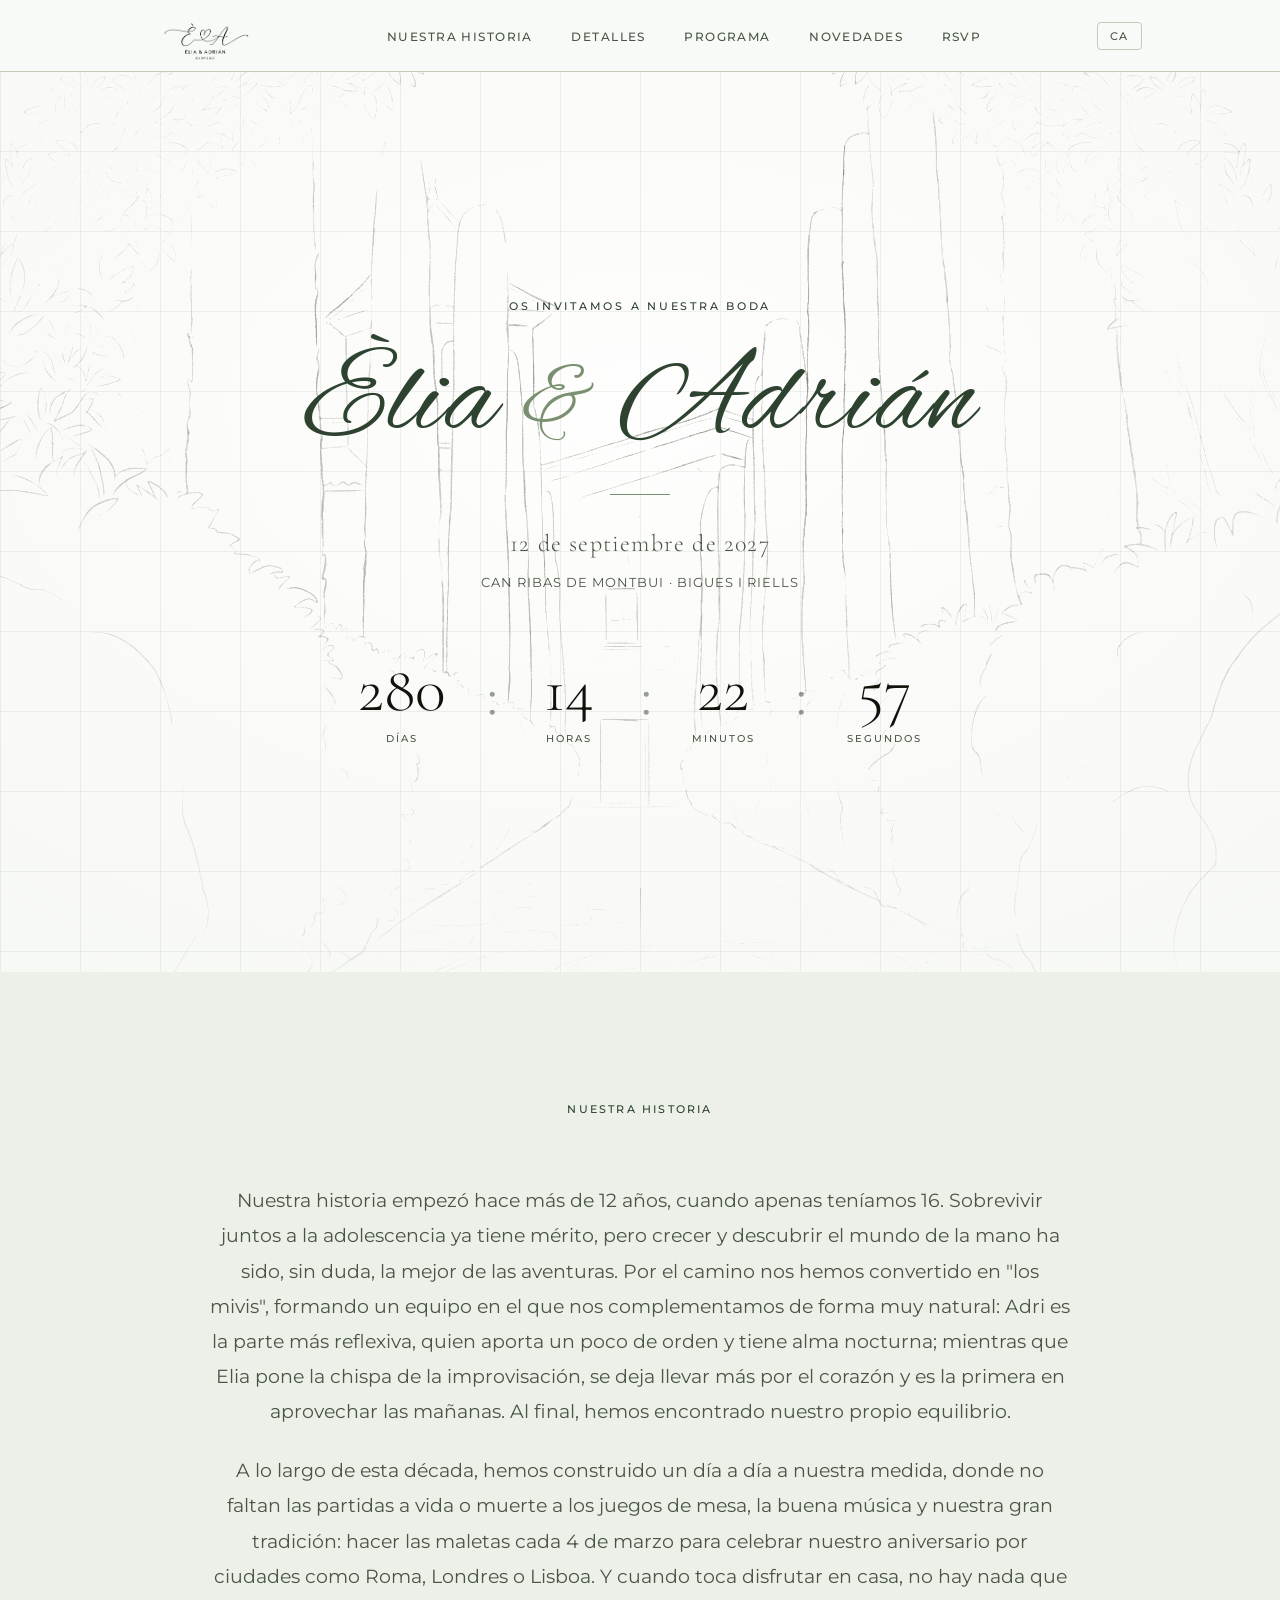
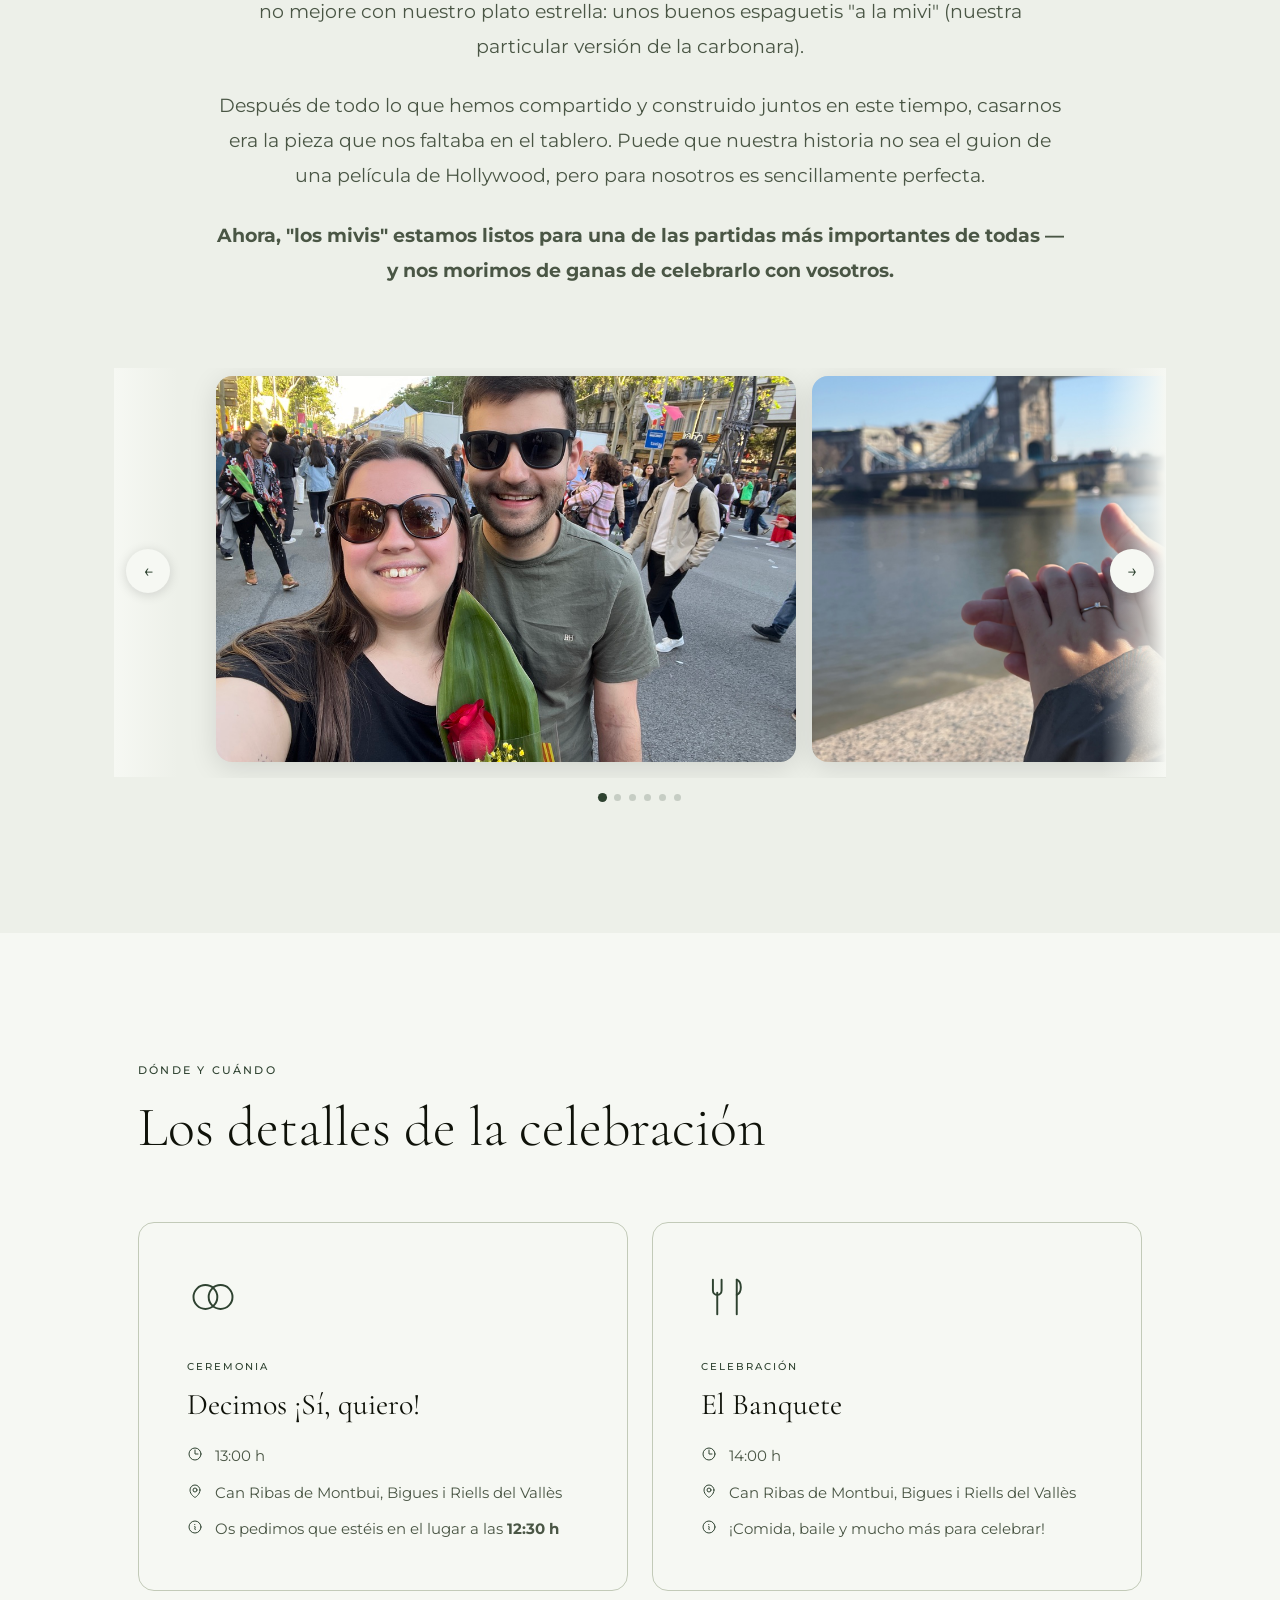
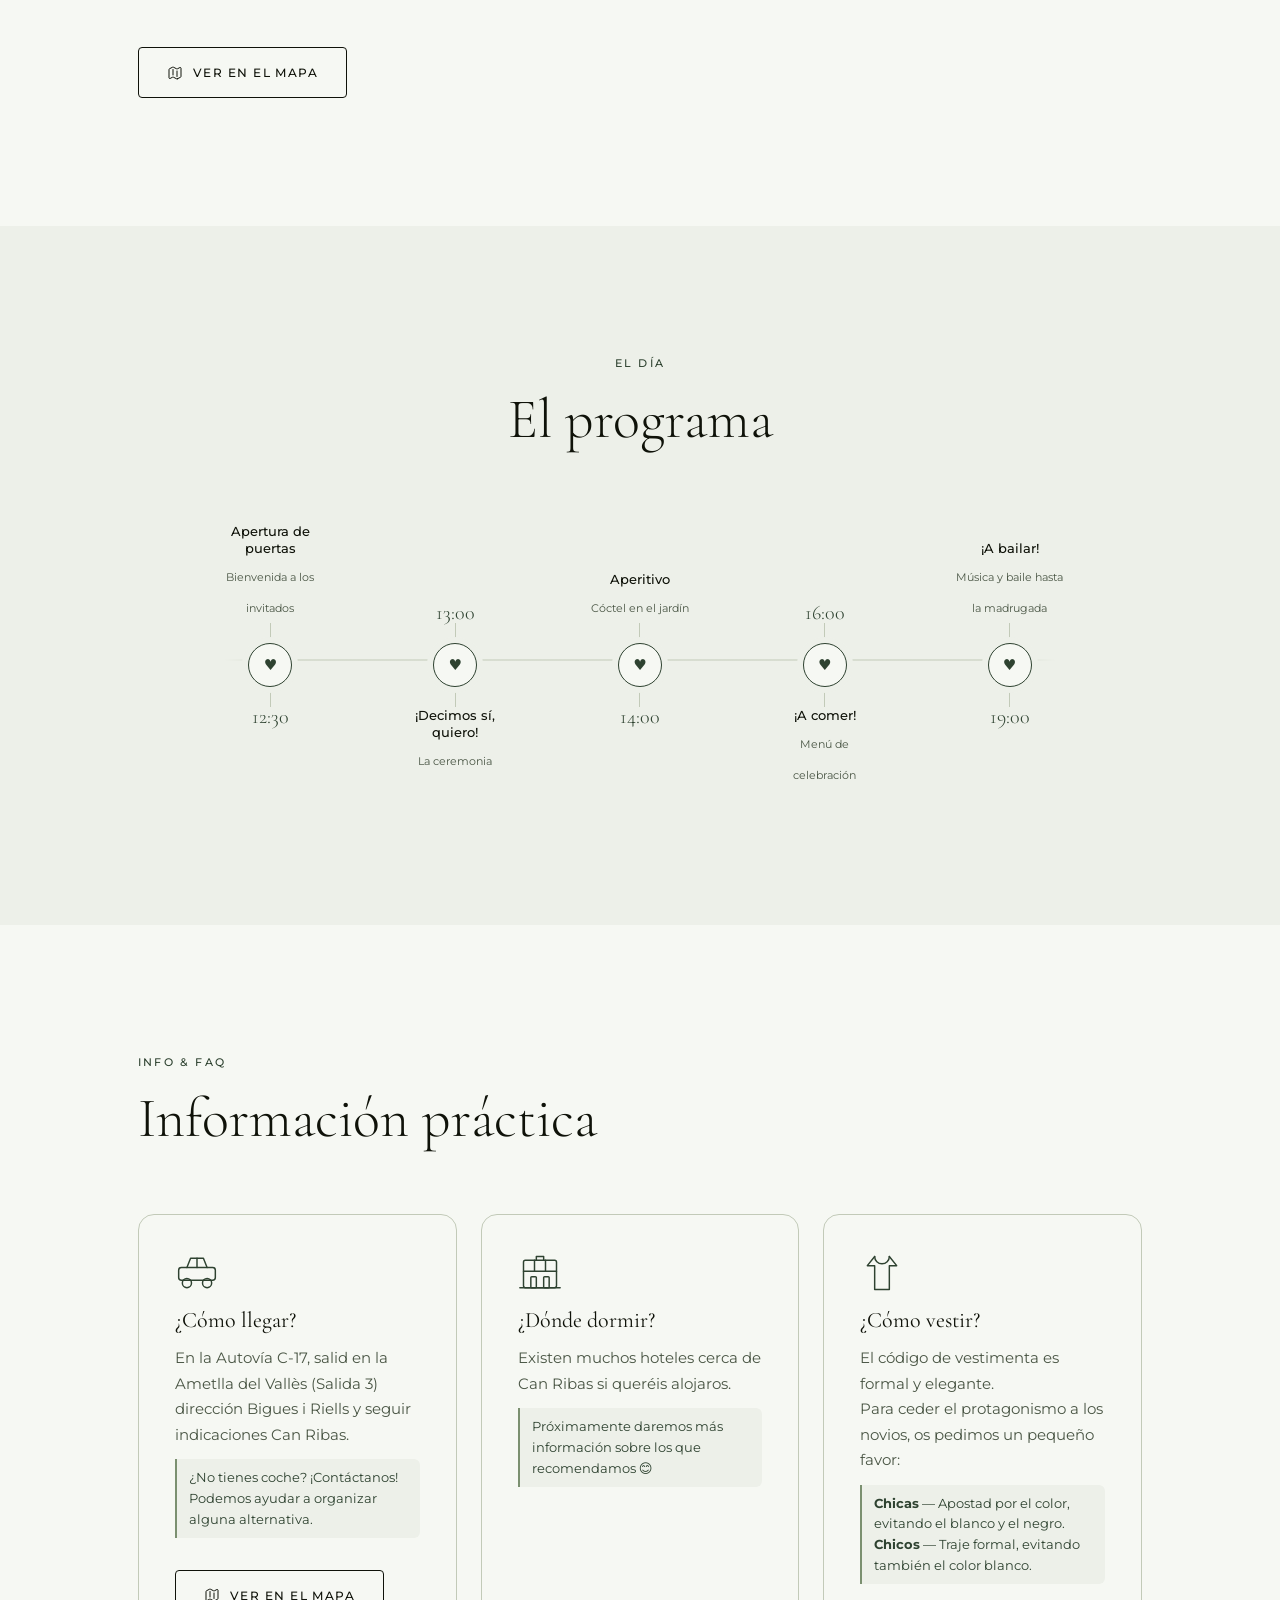
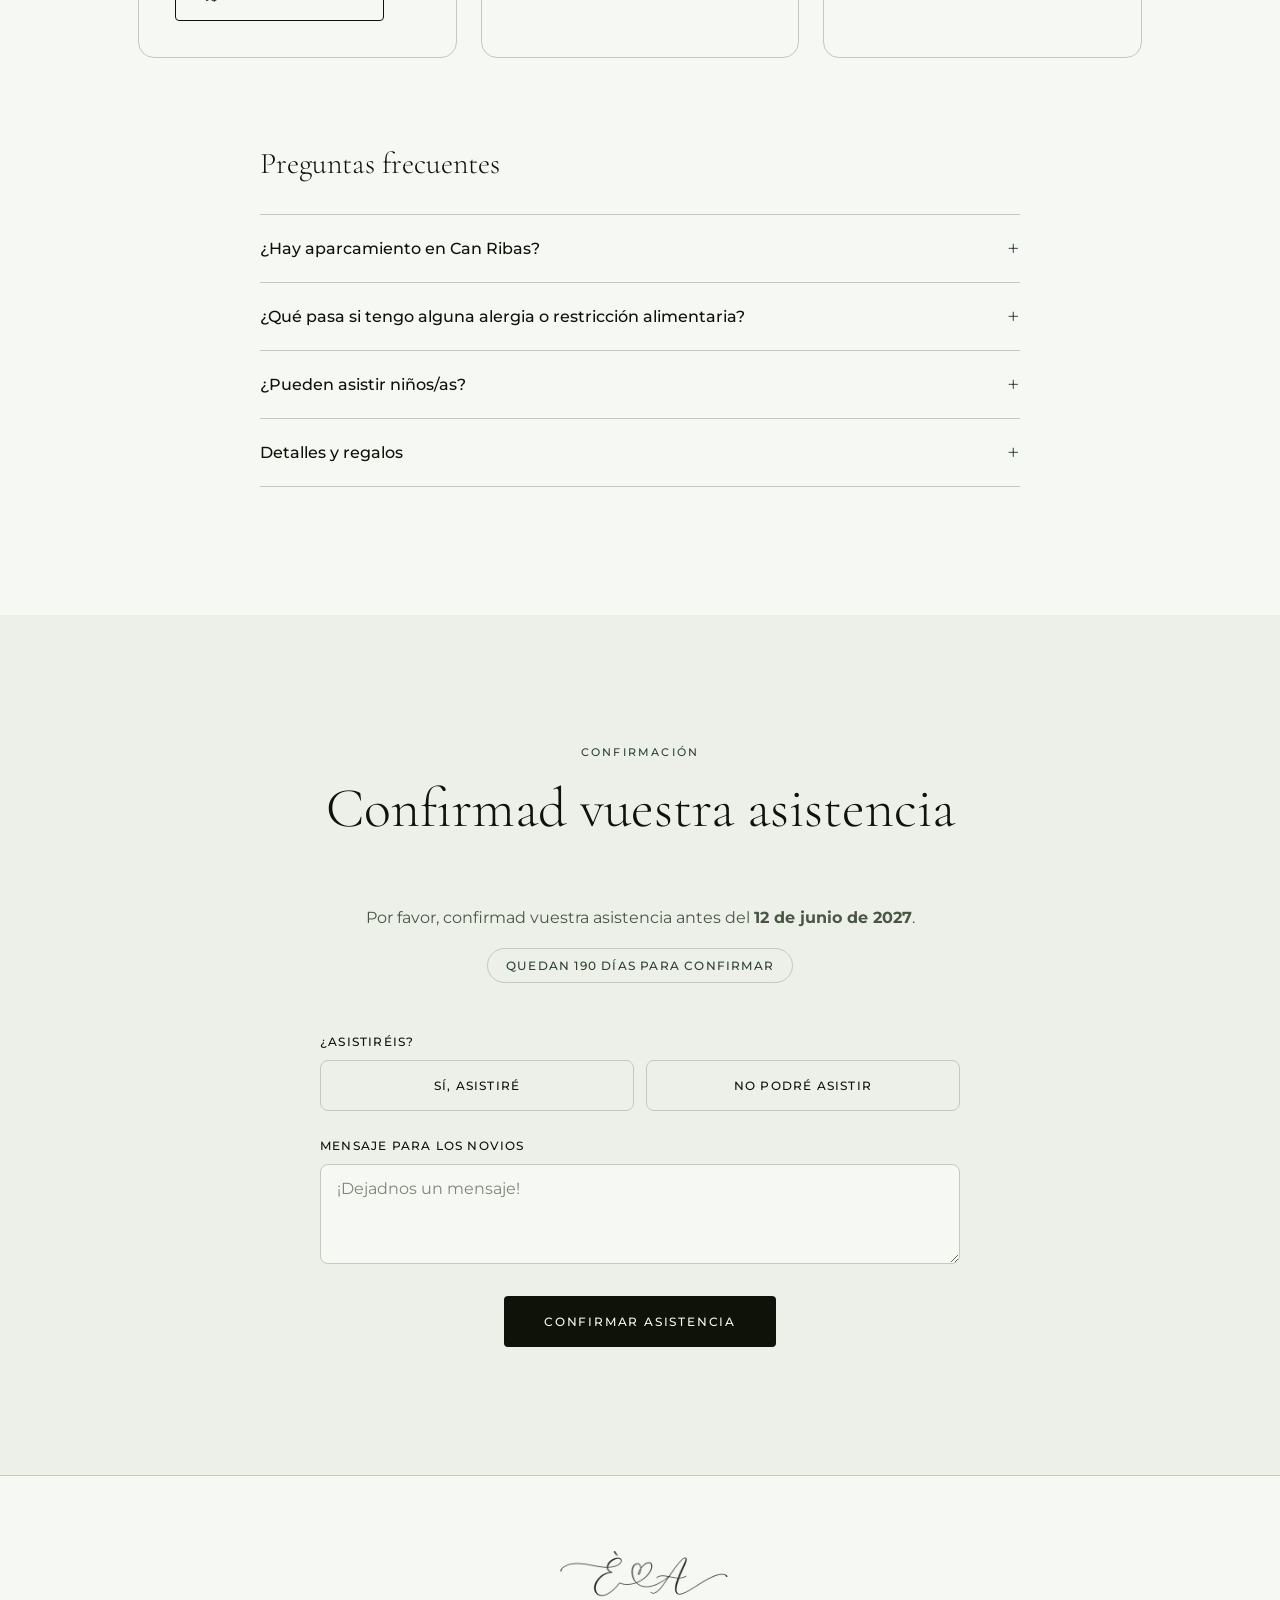
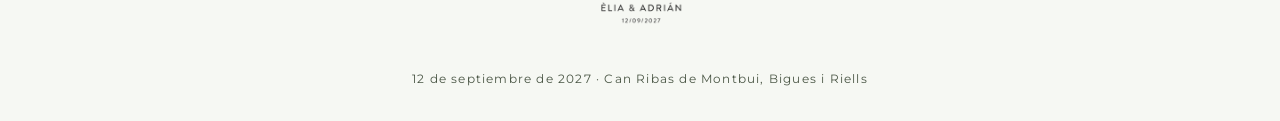
==== index.html @ c44a10e1 "fix: standardise Catalan fallback text, token cleanup, font & colour tweaks - index.html: info cards" ====
<!DOCTYPE html>
<html lang="ca">
<head>
  <meta charset="UTF-8" />
  <meta name="viewport" content="width=device-width, initial-scale=1.0" />
  <title>Èlia &amp; Adrián — 12.09.2027</title>
  <meta name="description" content="Us convidem al casament d'Èlia i Adrián el 12 de setembre de 2027 a Can Ribas de Montbui, Bigues i Riells." />

  <!-- Open Graph -->
  <meta property="og:title" content="Èlia & Adrián — 12.09.2027" />
  <meta property="og:description" content="Us convidem al nostre casament!" />
  <meta property="og:type" content="website" />

  <!-- Google Fonts -->
  <link rel="preconnect" href="https://fonts.googleapis.com" />
  <link rel="preconnect" href="https://fonts.gstatic.com" crossorigin />
  <link href="https://fonts.googleapis.com/css2?family=Cormorant+Garamond:ital,wght@0,300;0,400;0,600;1,300;1,400;1,600&family=DM+Sans:wght@300;400;500&family=Alex+Brush&display=swap" rel="stylesheet" />

  <!-- Styles — tokens first, then one file per section -->
  <link rel="stylesheet" href="css/tokens.css" />
  <link rel="stylesheet" href="css/base.css" />
  <link rel="stylesheet" href="css/nav.css" />
  <link rel="stylesheet" href="css/hero.css" />
  <link rel="stylesheet" href="css/story.css" />
  <link rel="stylesheet" href="css/details.css" />
  <link rel="stylesheet" href="css/rsvp.css" />
  <link rel="stylesheet" href="css/timeline.css" />
  <link rel="stylesheet" href="css/info.css" />
  <link rel="stylesheet" href="css/footer.css" />

  <!-- noscript fallback: show all fade-in elements -->
  <noscript>
    <style>
      .fade-in { opacity: 1 !important; transform: none !important; }
      .nav-links { display: flex !important; }
      .hamburger { display: none !important; }
    </style>
  </noscript>
</head>
<body>

  <!-- ── Navigation ──────────────────────────────── -->
  <header>
    <nav class="nav" role="navigation" aria-label="Navegació principal">
      <div class="container nav-inner">
        <a href="#hero" class="nav-logo">
          <img src="assets/images/logo.png" alt="Èlia &amp; Adrián" />
        </a>

        <ul class="nav-links" role="list">
          <li><a href="#nostra-historia" data-i18n="nav-story">La Nostra Història</a></li>
          <li><a href="#detalls" data-i18n="nav-details">Detalls</a></li>
          <li><a href="#programa" data-i18n="nav-timeline">Programa</a></li>
          <li><a href="#novetats" data-i18n="nav-news">Novetats</a></li>
          <li><a href="#rsvp" data-i18n="nav-rsvp">RSVP</a></li>
        </ul>

        <div class="nav-right">
          <button
            class="lang-toggle"
            id="lang-toggle"
            aria-label="Canvia l'idioma a Espanyol"
          >ES</button>

          <button
            class="hamburger"
            id="hamburger"
            aria-label="Obrir menú"
            aria-expanded="false"
            aria-controls="nav-overlay"
          >
            <span></span>
            <span></span>
            <span></span>
          </button>
        </div>
      </div>
    </nav>

    <!-- Mobile overlay nav -->
    <div id="nav-overlay" class="nav-overlay" role="dialog" aria-modal="true" aria-label="Menú de navegació">
      <a href="#nostra-historia" data-i18n="nav-story">La Nostra Història</a>
      <a href="#detalls" data-i18n="nav-details">Detalls</a>
      <a href="#programa" data-i18n="nav-timeline">Programa</a>
      <a href="#novetats" data-i18n="nav-news">Novetats</a>
      <a href="#rsvp" data-i18n="nav-rsvp">RSVP</a>
    </div>
  </header>

  <main>

    <!-- ── Hero ──────────────────────────────────── -->
    <section id="hero" aria-label="Portada">

      <!-- Background image (illustrated/drawn via CSS filters) -->
      <!-- Save your photo as: assets/images/hero.jpg -->
      <div class="hero-bg" aria-hidden="true">
        <img src="assets/images/hero.jpg" alt="" />
      </div>

      <!-- Hero content -->
      <div class="hero-content">
        <p class="hero-eyebrow" data-i18n="hero-eyebrow">Us convidem al nostre casament</p>

        <h1 class="hero-names">
          Èlia <span class="ampersand">&amp;</span> Adrián
        </h1>

        <div class="hero-divider" aria-hidden="true"></div>

        <p class="hero-date" data-i18n="hero-date">12 de setembre de 2027</p>
        <p class="hero-venue" data-i18n="hero-venue">Can Ribas de Montbui · Bigues i Riells</p>

        <!-- Countdown -->
        <div class="countdown" aria-label="Compte enrere">
          <div class="countdown-item">
            <span class="countdown-number" id="cd-days">--</span>
            <span class="countdown-label" data-i18n="countdown-days">Dies</span>
          </div>
          <span class="countdown-sep" aria-hidden="true">:</span>
          <div class="countdown-item">
            <span class="countdown-number" id="cd-hours">--</span>
            <span class="countdown-label" data-i18n="countdown-hours">Hores</span>
          </div>
          <span class="countdown-sep" aria-hidden="true">:</span>
          <div class="countdown-item">
            <span class="countdown-number" id="cd-minutes">--</span>
            <span class="countdown-label" data-i18n="countdown-minutes">Minuts</span>
          </div>
          <span class="countdown-sep" aria-hidden="true">:</span>
          <div class="countdown-item">
            <span class="countdown-number" id="cd-seconds">--</span>
            <span class="countdown-label" data-i18n="countdown-seconds">Segons</span>
          </div>
        </div>
      </div>

      <!-- Scroll cue -->
      <div class="scroll-cue" aria-hidden="true">
        <div class="scroll-cue-line"></div>
      </div>
    </section>

    <!-- ── Our Story ──────────────────────────────── -->
    <section id="nostra-historia" aria-labelledby="story-heading">
      <div class="container">
        <div class="section-header fade-in" style="text-align:center">
          <span class="section-label" data-i18n="story-label">La nostra història</span>
        </div>

        <div class="story-content fade-in">
          <p data-i18n="story-p1">Aquí podeu escriure la vostra història: on us vàreu conèixer, quin va ser el primer moment especial, com va créixer l'amor entre vosaltres.</p>
          <p data-i18n="story-p2">Cada parella té una història única i especial. Compartiu els moments que us han portat fins aquí, i que faran que els vostres convidats se sentin part de la vostra aventura.</p>
          <p data-i18n="story-p3">Gràcies per ser part del nostre dia més especial.</p>
          <p data-i18n-html="story-p4"><strong>Ara, "els mivis" estem llestos per a una de les partides més importants de totes — i ens morim de ganes de celebrar-ho amb vosaltres.</strong></p>
        </div>

        <div class="story-filmstrip-wrap fade-in">
          <button class="filmstrip-arrow filmstrip-arrow--prev" aria-label="Foto anterior">&#8592;</button>
          <button class="filmstrip-arrow filmstrip-arrow--next" aria-label="Foto següent">&#8594;</button>
          <div class="story-filmstrip"><!-- built by JS from STORY_PHOTOS in content.js --></div>
          <div class="story-filmstrip-dots" aria-hidden="true"><!-- built by JS --></div>
        </div>
      </div>
    </section>

    <!-- ── Event Details ──────────────────────────── -->
    <section id="detalls" aria-labelledby="details-heading">
      <div class="container">
        <div class="section-header fade-in">
          <span class="section-label" data-i18n="details-label">On i quan</span>
          <h2 class="section-title" id="details-heading" data-i18n="details-title">Els detalls de la celebració</h2>
        </div>

        <div class="event-cards">
          <!-- Ceremony card -->
          <div class="event-card fade-in">
            <!-- Wedding rings -->
            <svg class="event-card-icon" viewBox="0 0 48 48" fill="none" stroke="currentColor" stroke-width="1.8" stroke-linecap="round" stroke-linejoin="round" aria-hidden="true">
              <circle cx="17" cy="24" r="11"/>
              <circle cx="31" cy="24" r="11"/>
            </svg>
            <span class="event-card-label" data-i18n="ceremony-label">Cerimònia</span>
            <h3 class="event-card-title" data-i18n="ceremony-title">L'Enllaç</h3>
            <div class="event-card-info">
              <div class="event-card-info-row">
                <svg viewBox="0 0 24 24" fill="none" stroke="currentColor" stroke-width="1.5" aria-hidden="true">
                  <path stroke-linecap="round" stroke-linejoin="round" d="M12 6v6h4.5m4.5 0a9 9 0 1 1-18 0 9 9 0 0 1 18 0Z" />
                </svg>
                <span data-i18n="ceremony-time">13:00 h</span>
              </div>
              <div class="event-card-info-row">
                <svg viewBox="0 0 24 24" fill="none" stroke="currentColor" stroke-width="1.5" aria-hidden="true">
                  <path stroke-linecap="round" stroke-linejoin="round" d="M15 10.5a3 3 0 1 1-6 0 3 3 0 0 1 6 0Z" />
                  <path stroke-linecap="round" stroke-linejoin="round" d="M19.5 10.5c0 7.142-7.5 11.25-7.5 11.25S4.5 17.642 4.5 10.5a7.5 7.5 0 1 1 15 0Z" />
                </svg>
                <span data-i18n="ceremony-address">Can Ribas de Montbui, Bigues i Riells del Vallès</span>
              </div>
              <div class="event-card-info-row">
                <svg viewBox="0 0 24 24" fill="none" stroke="currentColor" stroke-width="1.5" aria-hidden="true">
                  <path stroke-linecap="round" stroke-linejoin="round" d="m11.25 11.25.041-.02a.75.75 0 0 1 1.063.852l-.708 2.836a.75.75 0 0 0 1.063.853l.041-.021M21 12a9 9 0 1 1-18 0 9 9 0 0 1 18 0Zm-9-3.75h.008v.008H12V8.25Z" />
                </svg>
                <span data-i18n-html="ceremony-note">Us preguem que estigueu al lloc a les 12:30 h</span>
              </div>
            </div>
          </div>

          <!-- Reception card -->
          <div class="event-card fade-in">
            <!-- Fork & knife -->
            <svg class="event-card-icon" viewBox="0 0 48 48" fill="none" stroke="currentColor" stroke-width="1.8" stroke-linecap="round" stroke-linejoin="round" aria-hidden="true">
              <!-- Fork -->
              <line x1="15" y1="20" x2="15" y2="40"/>
              <path d="M11 8v10a4 4 0 0 0 8 0V8"/>
              <!-- Knife -->
              <line x1="33" y1="8" x2="33" y2="40"/>
              <path d="M33 8c5 2 5 12 0 14"/>
            </svg>
            <span class="event-card-label" data-i18n="reception-label">Celebració</span>
            <h3 class="event-card-title" data-i18n="reception-title">El Banquet</h3>
            <div class="event-card-info">
              <div class="event-card-info-row">
                <svg viewBox="0 0 24 24" fill="none" stroke="currentColor" stroke-width="1.5" aria-hidden="true">
                  <path stroke-linecap="round" stroke-linejoin="round" d="M12 6v6h4.5m4.5 0a9 9 0 1 1-18 0 9 9 0 0 1 18 0Z" />
                </svg>
                <span data-i18n="reception-time">14:00 h</span>
              </div>
              <div class="event-card-info-row">
                <svg viewBox="0 0 24 24" fill="none" stroke="currentColor" stroke-width="1.5" aria-hidden="true">
                  <path stroke-linecap="round" stroke-linejoin="round" d="M15 10.5a3 3 0 1 1-6 0 3 3 0 0 1 6 0Z" />
                  <path stroke-linecap="round" stroke-linejoin="round" d="M19.5 10.5c0 7.142-7.5 11.25-7.5 11.25S4.5 17.642 4.5 10.5a7.5 7.5 0 1 1 15 0Z" />
                </svg>
                <span data-i18n="reception-address">Can Ribas de Montbui, Bigues i Riells del Vallès</span>
              </div>
              <div class="event-card-info-row">
                <svg viewBox="0 0 24 24" fill="none" stroke="currentColor" stroke-width="1.5" aria-hidden="true">
                  <path stroke-linecap="round" stroke-linejoin="round" d="m11.25 11.25.041-.02a.75.75 0 0 1 1.063.852l-.708 2.836a.75.75 0 0 0 1.063.853l.041-.021M21 12a9 9 0 1 1-18 0 9 9 0 0 1 18 0Zm-9-3.75h.008v.008H12V8.25Z" />
                </svg>
                <span data-i18n="reception-note">Dinar, ball i molt més per celebrar!</span>
              </div>
            </div>
          </div>
        </div>

        <!-- Map button -->
        <div class="fade-in">
          <a
            href="https://maps.google.com/?q=Can+Ribas+de+Montbui,+Bigues+i+Riells+del+Vallès"
            target="_blank"
            rel="noopener noreferrer"
            class="map-btn"
          >
            <svg viewBox="0 0 24 24" fill="none" stroke="currentColor" stroke-width="1.5" aria-hidden="true">
              <path stroke-linecap="round" stroke-linejoin="round" d="M9 6.75V15m6-6v8.25m.503 3.498 4.875-2.437c.381-.19.622-.58.622-1.006V4.82c0-.836-.88-1.38-1.628-1.006l-3.869 1.934c-.317.159-.69.159-1.006 0L9.503 3.252a1.125 1.125 0 0 0-1.006 0L3.622 5.689C3.24 5.88 3 6.27 3 6.695V19.18c0 .836.88 1.38 1.628 1.006l3.869-1.934c.317-.159.69-.159 1.006 0l4.994 2.497c.317.158.69.158 1.006 0Z" />
            </svg>
            <span data-i18n="map-btn">Veure al mapa</span>
          </a>
        </div>
      </div>
    </section>

    <!-- ── Timeline ───────────────────────────────── -->
    <section id="programa" aria-labelledby="timeline-heading">
      <div class="container">
        <div class="section-header fade-in" style="text-align:center">
          <span class="section-label" data-i18n="timeline-label">El dia</span>
          <h2 class="section-title" id="timeline-heading" data-i18n="timeline-title">El programa</h2>
        </div>

        <div class="timeline-h-wrap fade-in">
          <ul class="timeline-h" role="list">

            <!-- 12:30 -->
            <li class="timeline-h-item">
              <div class="timeline-h-top">
                <div class="timeline-h-label">
                  <strong data-i18n="tl-0-title">Obertura de portes</strong>
                  <span data-i18n="tl-0-desc">Rebuda i benvinguda als convidats</span>
                </div>
                <div class="timeline-h-stem" aria-hidden="true"></div>
              </div>
              <div class="timeline-h-dot" aria-hidden="true">♥</div>
              <div class="timeline-h-bottom">
                <div class="timeline-h-stem" aria-hidden="true"></div>
                <div class="timeline-h-time">12:30</div>
              </div>
              <div class="timeline-h-mobile" aria-hidden="true">
                <span class="timeline-h-time">12:30</span>
                <strong data-i18n="tl-0-title">Obertura de portes</strong>
                <span data-i18n="tl-0-desc">Rebuda i benvinguda als convidats</span>
              </div>
            </li>

            <!-- 13:00 -->
            <li class="timeline-h-item">
              <div class="timeline-h-top">
                <div class="timeline-h-time">13:00</div>
                <div class="timeline-h-stem" aria-hidden="true"></div>
              </div>
              <div class="timeline-h-dot" aria-hidden="true">♥</div>
              <div class="timeline-h-bottom">
                <div class="timeline-h-stem" aria-hidden="true"></div>
                <div class="timeline-h-label">
                  <strong data-i18n="tl-1-title">Diem sí, vull!</strong>
                  <span data-i18n="tl-1-desc">La cerimònia</span>
                </div>
              </div>
              <div class="timeline-h-mobile" aria-hidden="true">
                <span class="timeline-h-time">13:00</span>
                <strong data-i18n="tl-1-title">Diem sí, vull!</strong>
                <span data-i18n="tl-1-desc">La cerimònia</span>
              </div>
            </li>

            <!-- 14:00 -->
            <li class="timeline-h-item">
              <div class="timeline-h-top">
                <div class="timeline-h-label">
                  <strong data-i18n="tl-2-title">Aperitiu</strong>
                  <span data-i18n="tl-2-desc">Còctel al jardí</span>
                </div>
                <div class="timeline-h-stem" aria-hidden="true"></div>
              </div>
              <div class="timeline-h-dot" aria-hidden="true">♥</div>
              <div class="timeline-h-bottom">
                <div class="timeline-h-stem" aria-hidden="true"></div>
                <div class="timeline-h-time">14:00</div>
              </div>
              <div class="timeline-h-mobile" aria-hidden="true">
                <span class="timeline-h-time">14:00</span>
                <strong data-i18n="tl-2-title">Aperitiu</strong>
                <span data-i18n="tl-2-desc">Còctel al jardí</span>
              </div>
            </li>

            <!-- 16:00 -->
            <li class="timeline-h-item">
              <div class="timeline-h-top">
                <div class="timeline-h-time">16:00</div>
                <div class="timeline-h-stem" aria-hidden="true"></div>
              </div>
              <div class="timeline-h-dot" aria-hidden="true">♥</div>
              <div class="timeline-h-bottom">
                <div class="timeline-h-stem" aria-hidden="true"></div>
                <div class="timeline-h-label">
                  <strong data-i18n="tl-3-title">A dinar!</strong>
                  <span data-i18n="tl-3-desc">Menú de celebració</span>
                </div>
              </div>
              <div class="timeline-h-mobile" aria-hidden="true">
                <span class="timeline-h-time">16:00</span>
                <strong data-i18n="tl-3-title">A dinar!</strong>
                <span data-i18n="tl-3-desc">Menú de celebració</span>
              </div>
            </li>

            <!-- 19:00 -->
            <li class="timeline-h-item">
              <div class="timeline-h-top">
                <div class="timeline-h-label">
                  <strong data-i18n="tl-4-title">A ballar!</strong>
                  <span data-i18n="tl-4-desc">Música i ball fins a la matinada</span>
                </div>
                <div class="timeline-h-stem" aria-hidden="true"></div>
              </div>
              <div class="timeline-h-dot" aria-hidden="true">♥</div>
              <div class="timeline-h-bottom">
                <div class="timeline-h-stem" aria-hidden="true"></div>
                <div class="timeline-h-time">19:00</div>
              </div>
              <div class="timeline-h-mobile" aria-hidden="true">
                <span class="timeline-h-time">19:00</span>
                <strong data-i18n="tl-4-title">A ballar!</strong>
                <span data-i18n="tl-4-desc">Música i ball fins a la matinada</span>
              </div>
            </li>

          </ul>
        </div>
      </div>
    </section>

    <!-- ── Guest Info ────────────────────────────── -->
    <section id="novetats" aria-labelledby="news-heading">
      <div class="container">
        <div class="section-header fade-in">
          <span class="section-label" data-i18n="news-label">Info & FAQ</span>
          <h2 class="section-title" id="news-heading" data-i18n="news-title">Informació pràctica</h2>
        </div>

        <div class="info-cards">

          <!-- Transport card -->
          <div class="info-card fade-in">
            <div class="info-card-icon" aria-hidden="true">
              <svg viewBox="0 0 48 48" fill="none" stroke="currentColor" stroke-width="1.6" stroke-linecap="round" stroke-linejoin="round">
                <!-- Car body -->
                <rect x="4" y="18" width="40" height="14" rx="3"/>
                <!-- Roof/cabin -->
                <path d="M13 18l4-10h14l4 10"/>
                <!-- Wheels -->
                <circle cx="13" cy="35" r="5"/>
                <circle cx="35" cy="35" r="5"/>
                <!-- Window divider -->
                <line x1="24" y1="8" x2="24" y2="18"/>
              </svg>
            </div>
            <h3 class="info-card-title" data-i18n="news-1-title">Com arribar?</h3>
            <p class="info-card-body" data-i18n="news-1-body">Per l'Autopista C-17, sortiu a l'Ametlla del Vallès (Sortida 3) direcció Bigues i Riells i seguiu els indicadors de Can Ribas.</p>
            <p class="info-card-note" data-i18n="news-1-note">No teniu cotxe? Contacteu-nos! Podem ajudar a organitzar alguna alternativa.</p>
            <div class="info-card-meta">
              <a
                href="https://maps.google.com/?q=Can+Ribas+de+Montbui,+Bigues+i+Riells+del+Vallès"
                target="_blank"
                rel="noopener noreferrer"
                class="map-btn"
              >
                <svg viewBox="0 0 24 24" fill="none" stroke="currentColor" stroke-width="1.5" aria-hidden="true">
                  <path stroke-linecap="round" stroke-linejoin="round" d="M9 6.75V15m6-6v8.25m.503 3.498 4.875-2.437c.381-.19.622-.58.622-1.006V4.82c0-.836-.88-1.38-1.628-1.006l-3.869 1.934c-.317.159-.69.159-1.006 0L9.503 3.252a1.125 1.125 0 0 0-1.006 0L3.622 5.689C3.24 5.88 3 6.27 3 6.695V19.18c0 .836.88 1.38 1.628 1.006l3.869-1.934c.317-.159.69-.159 1.006 0l4.994 2.497c.317.158.69.158 1.006 0Z" />
                </svg>
                <span data-i18n="map-btn">Veure al mapa</span>
              </a>
            </div>
          </div>

          <!-- Accommodation card -->
          <div class="info-card fade-in">
            <div class="info-card-icon" aria-hidden="true">
              <svg viewBox="0 0 48 48" fill="none" stroke="currentColor" stroke-width="1.6" stroke-linecap="round" stroke-linejoin="round">
                <rect x="6" y="10" width="36" height="30" rx="2"/>
                <path d="M6 22h36"/>
                <path d="M18 10v12"/>
                <path d="M30 10v12"/>
                <rect x="14" y="28" width="6" height="12" rx="1"/>
                <rect x="28" y="28" width="6" height="12" rx="1"/>
                <path d="M2 40h44"/>
                <path d="M20 10V6h8v4"/>
              </svg>
            </div>
            <h3 class="info-card-title" data-i18n="news-2-title">On dormir?</h3>
            <p class="info-card-body" data-i18n="news-2-body">Hi ha molts hotels a prop de Can Ribas si voleu allotjar-vos.</p>
            <p class="info-card-note" data-i18n="news-2-note">Aviat donarem més informació sobre els que recomanem 😊</p>
          </div>

          <!-- Dress code card -->
          <div class="info-card fade-in">
            <div class="info-card-icon" aria-hidden="true">
              <svg viewBox="0 0 48 48" fill="none" stroke="currentColor" stroke-width="1.6" stroke-linecap="round" stroke-linejoin="round">
                <path d="M16 6l-8 10h8v26h16V16h8L32 6"/>
                <path d="M16 6c0 4.4 3.6 8 8 8s8-3.6 8-8"/>
              </svg>
            </div>
            <h3 class="info-card-title" data-i18n="news-3-title">Com vestir?</h3>
            <p class="info-card-body" data-i18n-html="news-3-body">El codi de vestimenta és formal i elegant.<br>Per cedir el protagonisme als nuvis, us demanem un petit favor:</p>
            <p class="info-card-note" data-i18n-html="news-3-note"><strong>Noies</strong> — Aposteu pel color, evitant el blanc i el negre.<br><strong>Nois</strong> — Vestit formal, evitant també el color blanc.</p>
          </div>

        </div>

        <!-- ── FAQ Accordion ──────────────────────── -->
        <div class="faq-wrap fade-in">
          <h3 class="faq-heading" data-i18n="faq-heading">Preguntes freqüents</h3>
          <dl class="faq">

            <div class="faq-item">
              <dt>
                <button class="faq-btn" aria-expanded="false" data-i18n="faq-1-q">Hi ha aparcament al lloc?</button>
              </dt>
              <dd class="faq-answer">
                <div class="faq-answer-inner">
                  <p data-i18n="faq-1-a">Sí, Can Ribas de Montbui disposa d'aparcament gratuït per als convidats. Us recomanem arribar uns minuts abans per aparcar còmodament.</p>
                </div>
              </dd>
            </div>

            <div class="faq-item">
              <dt>
                <button class="faq-btn" aria-expanded="false" data-i18n="faq-4-q">Hi ha restriccions alimentàries?</button>
              </dt>
              <dd class="faq-answer">
                <div class="faq-answer-inner">
                  <p data-i18n="faq-4-a">Indiqueu qualsevol al·lèrgia o restricció alimentària al formulari RSVP i el cuiner en tindrà cura.</p>
                </div>
              </dd>
            </div>

            <div class="faq-item">
              <dt>
                <button class="faq-btn" aria-expanded="false" data-i18n="faq-2-q">Els nens hi poden assistir?</button>
              </dt>
              <dd class="faq-answer">
                <div class="faq-answer-inner">
                  <p data-i18n="faq-2-a">Sí, els nens són benvinguts. Si veniu amb infants, indiqueu-ho al formulari RSVP per poder organitzar-nos millor.</p>
                </div>
              </dd>
            </div>

            <div class="faq-item">
              <dt>
                <button class="faq-btn" aria-expanded="false" data-i18n="faq-3-q">Quina és la llista de noces?</button>
              </dt>
              <dd class="faq-answer">
                <div class="faq-answer-inner">
                  <p data-i18n-html="faq-3-a"></p>
                </div>
              </dd>
            </div>

          </dl>
        </div>

      </div>
    </section>

    <!-- ── RSVP ───────────────────────────────────── -->
    <section id="rsvp" aria-labelledby="rsvp-heading">
      <div class="container">
        <div class="rsvp-inner">
          <div class="section-header fade-in">
            <span class="section-label" data-i18n="rsvp-label">Confirmació</span>
            <h2 class="section-title" id="rsvp-heading" data-i18n="rsvp-title">Confirmeu la vostra assistència</h2>
          </div>

          <p class="rsvp-intro fade-in" data-i18n-html="rsvp-intro">
            Si us plau, confirmeu la vostra assistència abans del <strong>12 de juny de 2027</strong>.
          </p>
          <div class="rsvp-deadline fade-in" aria-live="polite">
            <span id="rsvp-deadline-badge" class="rsvp-deadline-badge"></span>
          </div>

          <!-- Success message (hidden until form submitted) -->
          <div id="rsvp-success" class="rsvp-success" role="alert" aria-live="polite">
            <svg class="rsvp-success-icon" viewBox="0 0 24 24" fill="none" stroke="currentColor" stroke-width="1.5" aria-hidden="true">
              <path stroke-linecap="round" stroke-linejoin="round" d="M9 12.75 11.25 15 15 9.75M21 12a9 9 0 1 1-18 0 9 9 0 0 1 18 0Z" />
            </svg>
            <h3 data-i18n="rsvp-success-title">Moltes gràcies!</h3>
            <p data-i18n="rsvp-success-text">Hem rebut la vostra confirmació. Us esperem!</p>

            <!-- Calendar buttons — only shown when attending -->
            <div id="rsvp-calendar" class="rsvp-calendar hidden">
              <p class="rsvp-cal-label" data-i18n="rsvp-cal-label">Afegeix-ho a la teva agenda</p>
              <div class="rsvp-cal-buttons">
                <a id="cal-google" href="#" target="_blank" rel="noopener noreferrer" class="cal-btn">
                  <svg viewBox="0 0 24 24" fill="none" stroke="currentColor" stroke-width="1.5" aria-hidden="true">
                    <path stroke-linecap="round" stroke-linejoin="round" d="M6.75 3v2.25M17.25 3v2.25M3 18.75V7.5a2.25 2.25 0 0 1 2.25-2.25h13.5A2.25 2.25 0 0 1 21 7.5v11.25m-18 0A2.25 2.25 0 0 0 5.25 21h13.5A2.25 2.25 0 0 0 21 18.75m-18 0v-7.5A2.25 2.25 0 0 1 5.25 9h13.5A2.25 2.25 0 0 1 21 11.25v7.5" />
                  </svg>
                  <span data-i18n="rsvp-cal-google">Google Calendar</span>
                </a>
                <a id="cal-ics" href="#" download="casament-elia-adrian.ics" class="cal-btn">
                  <svg viewBox="0 0 24 24" fill="none" stroke="currentColor" stroke-width="1.5" aria-hidden="true">
                    <path stroke-linecap="round" stroke-linejoin="round" d="M3 16.5v2.25A2.25 2.25 0 0 0 5.25 21h13.5A2.25 2.25 0 0 0 21 18.75V16.5M16.5 12 12 16.5m0 0L7.5 12m4.5 4.5V3" />
                  </svg>
                  <span data-i18n="rsvp-cal-apple">Apple / Outlook</span>
                </a>
              </div>
            </div>
          </div>

          <!-- RSVP Form -->
          <form
            id="rsvp-form"
            class="rsvp-form fade-in"
            name="rsvp"
            method="POST"
            netlify
            data-netlify="true"
            netlify-honeypot="bot-field"
          >
            <input type="hidden" name="form-name" value="rsvp" />
            <p class="hidden" aria-hidden="true"><input name="bot-field" tabindex="-1" autocomplete="off" /></p>

            <!-- Attendance -->
            <div class="form-group">
              <label data-i18n="rsvp-att-label">Assistireu?</label>
              <div class="radio-group" role="radiogroup" aria-labelledby="rsvp-att-label">
                <label class="radio-option">
                  <input type="radio" name="attendance" value="yes" required />
                  <span data-i18n="rsvp-att-yes">Sí, hi aniré</span>
                </label>
                <label class="radio-option">
                  <input type="radio" name="attendance" value="no" required />
                  <span data-i18n="rsvp-att-no">No podré assistir</span>
                </label>
              </div>
            </div>

            <!-- Guest list (shown only when attending) -->
            <div class="guests-list-field" id="guests-field">
              <span class="guests-list-label" data-i18n="rsvp-guests-label">Personas que asistirán</span>
              <div class="guest-rows" id="guest-rows"></div>
              <button type="button" class="add-guest-btn" id="add-guest-btn">
                <svg viewBox="0 0 24 24" fill="none" stroke="currentColor" stroke-width="2" aria-hidden="true">
                  <path stroke-linecap="round" stroke-linejoin="round" d="M12 4.5v15m7.5-7.5h-15"/>
                </svg>
                <span data-i18n="rsvp-add-guest">Añadir persona</span>
              </button>
              <div id="child-notice" class="child-notice hidden" role="alert">
                <svg viewBox="0 0 24 24" fill="none" stroke="currentColor" stroke-width="1.5" aria-hidden="true">
                  <path stroke-linecap="round" stroke-linejoin="round" d="M11.25 11.25l.041-.02a.75.75 0 0 1 1.063.852l-.708 2.836a.75.75 0 0 0 1.063.853l.041-.021M21 12a9 9 0 1 1-18 0 9 9 0 0 1 18 0Zm-9-3.75h.008v.008H12V8.25Z" />
                </svg>
                <p>Èlia o Adri os contactarán para saber si el niño/a quiere menú, y de qué tipo. ¡Gracias!</p>
              </div>
            </div>
            <!-- Hidden fields — serialised for Netlify / Excel export -->
            <textarea name="guests" class="hidden" aria-hidden="true" tabindex="-1"></textarea>
            <input type="hidden" name="guest_count"  id="guest-count-field"   value="0" />
            <input type="hidden" name="has_children" id="has-children-field"  value="No" />

            <!-- Message -->
            <div class="form-group">
              <label for="rsvp-message" data-i18n="rsvp-message-label">Missatge per als nuvis</label>
              <textarea
                id="rsvp-message"
                name="message"
                data-i18n-ph="rsvp-message-ph"
                placeholder="Deixeu-nos un missatge!"
              ></textarea>
            </div>

            <button type="submit" class="submit-btn" data-i18n="rsvp-submit">
              Confirmar assistència
            </button>
          </form>
        </div>
      </div>
    </section>

  </main>

  <!-- ── Footer ────────────────────────────────────── -->
  <footer>
    <img class="footer-logo" src="assets/images/logo.png" alt="Èlia &amp; Adrián" />
    <p class="footer-info" data-i18n="footer-info">12 de setembre de 2027 · Can Ribas de Montbui, Bigues i Riells</p>
  </footer>

  <!-- Scripts — content first, then logic, then init -->
  <script src="js/content.js"></script>
  <script src="js/lang.js"></script>
  <script src="js/countdown.js"></script>
  <script src="js/calendar.js"></script>
  <script src="js/rsvp.js"></script>
  <script src="js/ui.js"></script>
  <script src="js/main.js"></script>
</body>
</html>
---- css/tokens.css ----
/* =====================================================
   Èlia & Adrián — Wedding Website
   tokens.css  ·  Edit this file to change colours, fonts and spacing
   ===================================================== */

:root {
  /* ── Colours ──────────────────────────────────────── */
  --color-bg:           #F6F8F3;
  --color-text:         #0F1209;
  --color-text-muted:   #4A5645;
  --color-accent:       #2E4230;
  --color-accent-mid:   #4A5E42;
  --color-accent-light: #7B9070;
  --color-border:       #C2CAB8;
  --color-surface:      #EDF0E9;
  --color-surface-2:    #DDE3D8;
  --color-urgent:       #8B3A3A;
  --color-urgent-bg:    #FDF0F0;
  --color-urgent-border:#D9AEAE;

  /* ── Fonts ────────────────────────────────────────── */
  --font-display: 'Cormorant Garamond', Georgia, serif;
  --font-script:  'Alex Brush', cursive;
  --font-body:    'Montserrat', system-ui, sans-serif;

  /* ── Layout ───────────────────────────────────────── */
  --container-width: 1100px;
  --section-padding: clamp(72px, 10vw, 128px);
  --border-radius:   16px;
  --nav-height:      72px;

  /* ── Transitions ──────────────────────────────────── */
  --transition:      0.25s ease;
  --transition-slow: 0.6s ease;
}
---- css/base.css ----
/* =====================================================
   Èlia & Adrián — Wedding Website
   base.css  ·  Reset, body, shared layout & animations
   ===================================================== */

/* ── Google Fonts ─────────────────────────────────── */
@import url('https://fonts.googleapis.com/css2?family=Montserrat:ital,wght@0,300;0,400;0,500;0,600;1,300;1,400&display=swap');

/* ── Reset ────────────────────────────────────────── */
*, *::before, *::after {
  box-sizing: border-box;
  margin: 0;
  padding: 0;
}

html {
  scroll-behavior: smooth;
  scroll-padding-top: var(--nav-height);
  -webkit-font-smoothing: antialiased;
}

body {
  font-family: var(--font-body);
  background-color: var(--color-bg);
  color: var(--color-text);
  font-size: clamp(16px, 1.8vw, 18px);
  line-height: 1.75;
  overflow-x: hidden;
  padding-top: var(--nav-height);
}

body.nav-open {
  overflow: hidden;
}

img {
  max-width: 100%;
  display: block;
}

a {
  color: inherit;
  text-decoration: none;
}

button {
  cursor: pointer;
  border: none;
  background: none;
  font-family: var(--font-body);
}

ul {
  list-style: none;
}

/* ── Layout Utilities ─────────────────────────────── */
.container {
  max-width: var(--container-width);
  margin-inline: auto;
  padding-inline: clamp(20px, 5vw, 48px);
}

.section-label {
  font-family: var(--font-body);
  font-size: 11px;
  font-weight: 500;
  letter-spacing: 0.2em;
  text-transform: uppercase;
  color: var(--color-accent);
  display: block;
  margin-bottom: 16px;
}

.section-title {
  font-family: var(--font-display);
  font-size: clamp(34px, 5vw, 56px);
  font-weight: 300;
  line-height: 1.1;
  color: var(--color-text);
  margin-bottom: clamp(40px, 6vw, 64px);
}

/* ── Sections ─────────────────────────────────────── */
section {
  padding-block: var(--section-padding);
}

section:nth-child(even) {
  background-color: var(--color-surface);
}

.section-header {
  margin-bottom: clamp(40px, 6vw, 64px);
}

/* ── Scroll Animations ────────────────────────────── */
.fade-in {
  opacity: 0;
  transform: translateY(28px);
  transition: opacity var(--transition-slow), transform var(--transition-slow);
}

.fade-in.is-visible {
  opacity: 1;
  transform: translateY(0);
}

.fade-in:nth-child(2) { transition-delay: 0.1s; }
.fade-in:nth-child(3) { transition-delay: 0.2s; }
.fade-in:nth-child(4) { transition-delay: 0.3s; }

@media (scripting: none) {
  .fade-in {
    opacity: 1;
    transform: none;
  }
}

/* ── Global Utility ───────────────────────────────── */
.hidden { display: none; }
---- css/nav.css ----
/* =====================================================
   Èlia & Adrián — Wedding Website
   nav.css  ·  Top navigation bar & mobile overlay
   ===================================================== */

.nav {
  position: fixed;
  top: 0;
  left: 0;
  right: 0;
  z-index: 100;
  height: var(--nav-height);
  background: rgba(248, 250, 248, 0.92);
  backdrop-filter: blur(10px);
  -webkit-backdrop-filter: blur(10px);
  border-bottom: 1px solid var(--color-border);
  overflow: hidden;
  display: flex;
  align-items: center;
}

.nav-inner {
  display: flex;
  align-items: center;
  justify-content: space-between;
  width: 100%;
}

.nav-logo {
  display: flex;
  align-items: center;
  flex-shrink: 0;
}

.nav-logo img {
  height: 100px;
  width: auto;
  display: block;
}

/* ── Desktop links ────────────────────────────────── */
.nav-links {
  display: flex;
  align-items: center;
  gap: clamp(24px, 3vw, 40px);
}

.nav-links a {
  font-size: 12px;
  font-weight: 500;
  letter-spacing: 0.12em;
  text-transform: uppercase;
  color: var(--color-text-muted);
  transition: color var(--transition);
  white-space: nowrap;
}

.nav-links a:hover {
  color: var(--color-text);
}

.nav-links a.is-active {
  color: var(--color-text);
}

/* Animated underline for the active section */
.nav-links a.is-active::after {
  content: '';
  display: block;
  height: 1px;
  background: var(--color-accent);
  margin-top: 2px;
  transform-origin: left;
  animation: navUnderline 0.25s ease forwards;
}

@keyframes navUnderline {
  from { transform: scaleX(0); }
  to   { transform: scaleX(1); }
}

/* ── Language toggle & right controls ────────────── */
.nav-right {
  display: flex;
  align-items: center;
  gap: 16px;
  flex-shrink: 0;
}

.lang-toggle {
  font-size: 11px;
  font-weight: 500;
  letter-spacing: 0.15em;
  text-transform: uppercase;
  color: var(--color-text-muted);
  border: 1px solid var(--color-border);
  border-radius: 4px;
  padding: 6px 12px;
  transition: all var(--transition);
}

.lang-toggle:hover {
  color: var(--color-text);
  border-color: var(--color-text);
}

/* ── Hamburger button (mobile) ────────────────────── */
.hamburger {
  display: none;
  flex-direction: column;
  gap: 5px;
  width: 28px;
  height: 20px;
  justify-content: center;
  flex-shrink: 0;
}

.hamburger span {
  display: block;
  height: 1.5px;
  background: var(--color-text);
  transition: all var(--transition);
  transform-origin: center;
}

.hamburger[aria-expanded="true"] span:nth-child(1) {
  transform: translateY(6.5px) rotate(45deg);
}
.hamburger[aria-expanded="true"] span:nth-child(2) {
  opacity: 0;
}
.hamburger[aria-expanded="true"] span:nth-child(3) {
  transform: translateY(-6.5px) rotate(-45deg);
}

/* ── Mobile nav overlay ───────────────────────────── */
.nav-overlay {
  display: none;
  position: fixed;
  inset: 0;
  background: var(--color-bg);
  z-index: 99;
  flex-direction: column;
  align-items: center;
  justify-content: center;
  gap: 8px;
  padding-top: var(--nav-height);
}

.nav-open .nav-overlay {
  display: flex;
}

.nav-overlay a {
  font-family: var(--font-display);
  font-size: clamp(28px, 5vw, 40px);
  font-weight: 300;
  color: var(--color-text);
  letter-spacing: 0.02em;
  padding: 8px 0;
  transition: color var(--transition);
}

.nav-overlay a:hover {
  color: var(--color-accent);
}

/* ── Responsive ───────────────────────────────────── */
@media (max-width: 768px) {
  .nav-links {
    display: none;
  }

  .hamburger {
    display: flex;
  }
}
---- css/hero.css ----
/* =====================================================
   Èlia & Adrián — Wedding Website
   hero.css  ·  Hero section, countdown & scroll cue
   ===================================================== */

/* ── Hero container ───────────────────────────────── */
#hero {
  height: 100dvh;
  min-height: 600px;
  display: flex;
  flex-direction: column;
  align-items: center;
  justify-content: center;
  text-align: center;
  position: relative;
  padding: 0 clamp(20px, 5vw, 48px);
  overflow: hidden;
  isolation: isolate;
}

/* ── Background image — botanical ink effect ──────── */
.hero-bg {
  position: absolute;
  inset: 0;
  z-index: 1;
  overflow: hidden;
}

.hero-bg img {
  width: 100%;
  height: 100%;
  object-fit: cover;
  object-position: center 25%;
  filter: grayscale(30%) brightness(1.35) saturate(0.4) contrast(1.05);
  transform: scale(1.02);
}

/* Gradient overlay */
#hero::before {
  content: '';
  position: absolute;
  inset: 0;
  z-index: 2;
  background:
    radial-gradient(
      ellipse 90% 80% at 50% 38%,
      rgba(246, 248, 243, 0.15) 0%,
      rgba(246, 248, 243, 0.60) 55%,
      rgba(246, 248, 243, 0.95) 100%
    );
  pointer-events: none;
}

/* Subtle botanical grid lines */
#hero::after {
  content: '';
  position: absolute;
  inset: 0;
  z-index: 2;
  background-image:
    linear-gradient(90deg, rgba(61, 74, 56, 0.07) 1px, transparent 1px),
    linear-gradient(0deg, rgba(61, 74, 56, 0.07) 1px, transparent 1px);
  background-size: 80px 80px;
  pointer-events: none;
}

/* ── Hero content ─────────────────────────────────── */
.hero-content {
  position: relative;
  z-index: 3;
  display: flex;
  flex-direction: column;
  align-items: center;
}

.hero-eyebrow {
  font-size: 11px;
  font-weight: 500;
  letter-spacing: 0.25em;
  text-transform: uppercase;
  color: var(--color-accent);
  margin-bottom: 24px;
  opacity: 0;
  animation: fadeUp 1s ease 0.2s forwards;
}

.hero-names {
  font-family: var(--font-script);
  font-size: clamp(64px, 11vw, 120px);
  font-weight: 400;
  line-height: 1.05;
  color: var(--color-accent);
  letter-spacing: 0.01em;
  opacity: 0;
  animation: fadeUp 1s ease 0.4s forwards;
}

.hero-names .ampersand {
  color: var(--color-accent-light);
  font-size: 0.8em;
}

.hero-divider {
  width: 60px;
  height: 1px;
  background: var(--color-accent-light);
  margin: 28px auto;
  opacity: 0;
  animation: fadeUp 1s ease 0.6s forwards;
}

.hero-date {
  font-family: var(--font-display);
  font-size: clamp(18px, 2.5vw, 24px);
  font-weight: 300;
  color: var(--color-text-muted);
  letter-spacing: 0.05em;
  margin-bottom: 6px;
  opacity: 0;
  animation: fadeUp 1s ease 0.7s forwards;
}

.hero-venue {
  font-size: 13px;
  font-weight: 400;
  letter-spacing: 0.08em;
  text-transform: uppercase;
  color: var(--color-text-muted);
  opacity: 0;
  animation: fadeUp 1s ease 0.8s forwards;
}

/* ── Countdown timer ──────────────────────────────── */
.countdown {
  display: flex;
  gap: clamp(16px, 4vw, 40px);
  margin-top: clamp(40px, 6vw, 64px);
  opacity: 0;
  animation: fadeUp 1s ease 1s forwards;
}

.countdown-item {
  display: flex;
  flex-direction: column;
  align-items: center;
  gap: 8px;
}

.countdown-number {
  font-family: var(--font-display);
  font-size: clamp(36px, 6vw, 64px);
  font-weight: 300;
  line-height: 1;
  color: var(--color-text);
  min-width: 2ch;
  text-align: center;
}

.countdown-label {
  font-size: 10px;
  font-weight: 500;
  letter-spacing: 0.2em;
  text-transform: uppercase;
  color: var(--color-text-muted);
}

.countdown-sep {
  font-family: var(--font-display);
  font-size: clamp(36px, 6vw, 64px);
  font-weight: 300;
  color: var(--color-accent);
  align-self: flex-start;
  padding-top: 4px;
  line-height: 1;
  opacity: 0.5;
}

/* ── Scroll cue ───────────────────────────────────── */
.scroll-cue {
  position: absolute;
  bottom: 36px;
  left: 50%;
  transform: translateX(-50%);
  display: flex;
  flex-direction: column;
  align-items: center;
  gap: 8px;
  opacity: 0;
  animation: fadeUp 1s ease 1.4s forwards;
  z-index: 3;
}

.scroll-cue-line {
  width: 1px;
  height: 48px;
  background: linear-gradient(to bottom, var(--color-border), transparent);
  animation: scrollLine 2s ease-in-out 1.6s infinite;
}

/* ── Keyframes ────────────────────────────────────── */
@keyframes fadeUp {
  from { opacity: 0; transform: translateY(20px); }
  to   { opacity: 1; transform: translateY(0); }
}

@keyframes scrollLine {
  0%, 100% { transform: scaleY(1); opacity: 0.5; }
  50%       { transform: scaleY(0.5); opacity: 1; }
}

/* ── Responsive ───────────────────────────────────── */
@media (max-width: 768px) {
  .countdown {
    gap: 12px;
  }

  .countdown-sep {
    display: none;
  }
}

@media (max-width: 480px) {
  .countdown-number {
    font-size: clamp(28px, 8vw, 44px);
  }
}
---- css/story.css ----
/* =====================================================
   Èlia & Adrián — Wedding Website
   story.css  ·  "Our Story" section & couple photos
   ===================================================== */

#nostra-historia .story-content {
  max-width: 860px;
  margin-inline: auto;
  text-align: center;
}

#nostra-historia .story-content p {
  font-size: clamp(17px, 2vw, 19px);
  line-height: 1.85;
  color: var(--color-text-muted);
  margin-bottom: 24px;
  text-align: center;
}

#nostra-historia .story-content p:last-child {
  margin-bottom: 0;
}

/* ── Filmstrip wrapper — provides the edge fade hints ─ */
.story-filmstrip-wrap {
  position: relative;
  margin-top: clamp(48px, 7vw, 80px);
  /* Bleed past the container so the strip goes edge-to-edge */
  margin-inline: calc(-1 * var(--container-padding, 24px));
}

/* Gradient fade on left & right to hint at more photos */
.story-filmstrip-wrap::before,
.story-filmstrip-wrap::after {
  content: '';
  position: absolute;
  top: 0;
  bottom: 28px; /* stop above the dots */
  width: clamp(32px, 5vw, 64px);
  z-index: 1;
  pointer-events: none;
}

.story-filmstrip-wrap::before {
  left: 0;
  background: linear-gradient(to right, var(--color-bg), transparent);
}

.story-filmstrip-wrap::after {
  right: 0;
  background: linear-gradient(to left, var(--color-bg), transparent);
}

/* ── The scrollable strip ─────────────────────────── */
.story-filmstrip {
  display: flex;
  gap: 16px;
  overflow-x: auto;
  scroll-snap-type: x mandatory;
  scroll-behavior: smooth;
  -webkit-overflow-scrolling: touch;
  padding-inline: clamp(32px, 8vw, 120px);
  padding-block: 8px 16px;
  /* Hide scrollbar — navigation is via swipe + dots */
  scrollbar-width: none;
}

.story-filmstrip::-webkit-scrollbar {
  display: none;
}

/* ── Each photo card ──────────────────────────────── */
.story-filmstrip figure {
  flex: 0 0 clamp(260px, 72vw, 580px);
  scroll-snap-align: center;
  border-radius: var(--border-radius);
  overflow: hidden;
  aspect-ratio: 3/2;
  background: var(--color-surface-2);
  box-shadow: 0 6px 28px rgba(0,0,0,.12);
  transition: box-shadow 0.3s ease, transform 0.3s ease;
}

.story-filmstrip figure:hover {
  box-shadow: 0 12px 40px rgba(0,0,0,.18);
  transform: translateY(-3px);
}

.story-filmstrip img {
  width: 100%;
  height: 100%;
  object-fit: cover;
  display: block;
}

/* ── Arrow buttons ────────────────────────────────── */
.filmstrip-arrow {
  position: absolute;
  top: 50%;
  transform: translateY(calc(-50% - 16px)); /* up a bit to clear the dots */
  z-index: 2;
  width: 44px;
  height: 44px;
  border-radius: 50%;
  border: none;
  background: var(--color-bg);
  color: var(--color-accent);
  font-size: 18px;
  line-height: 1;
  cursor: pointer;
  box-shadow: 0 2px 12px rgba(0,0,0,.14);
  transition: background 0.2s ease, transform 0.2s ease, opacity 0.2s ease;
  display: flex;
  align-items: center;
  justify-content: center;
}

.filmstrip-arrow--prev { left: 12px; }
.filmstrip-arrow--next { right: 12px; }

.filmstrip-arrow:hover {
  background: var(--color-accent);
  color: var(--color-bg);
  transform: translateY(calc(-50% - 16px)) scale(1.1);
}

.filmstrip-arrow:disabled {
  opacity: 0.25;
  pointer-events: none;
}

/* ── Dot indicators ───────────────────────────────── */
.story-filmstrip-dots {
  display: flex;
  justify-content: center;
  gap: 8px;
  margin-top: 16px;
  padding-bottom: 4px;
}

.story-filmstrip-dots .dot {
  width: 7px;
  height: 7px;
  border-radius: 50%;
  background: var(--color-accent);
  opacity: 0.2;
  transition: opacity 0.3s ease, transform 0.3s ease;
}

.story-filmstrip-dots .dot.is-active {
  opacity: 1;
  transform: scale(1.3);
}
---- css/details.css ----
/* =====================================================
   Èlia & Adrián — Wedding Website
   details.css  ·  Event details cards & map button
   ===================================================== */

.event-cards {
  display: grid;
  grid-template-columns: 1fr 1fr;
  gap: 24px;
  margin-bottom: 40px;
}

.event-card {
  border: 1px solid var(--color-border);
  border-radius: var(--border-radius);
  padding: clamp(28px, 4vw, 48px);
  background: var(--color-bg);
}

.event-card-icon {
  width: 52px;
  height: 52px;
  margin-bottom: 24px;
  color: var(--color-accent);
}

.event-card-label {
  font-size: 10px;
  font-weight: 500;
  letter-spacing: 0.2em;
  text-transform: uppercase;
  color: var(--color-accent);
  display: block;
  margin-bottom: 12px;
}

.event-card-title {
  font-family: var(--font-display);
  font-size: clamp(22px, 3vw, 30px);
  font-weight: 400;
  margin-bottom: 20px;
  line-height: 1.2;
}

.event-card-info {
  display: flex;
  flex-direction: column;
  gap: 10px;
}

.event-card-info-row {
  display: flex;
  gap: 12px;
  font-size: 15px;
  color: var(--color-text-muted);
  align-items: flex-start;
}

.event-card-info-row svg {
  flex-shrink: 0;
  width: 16px;
  height: 16px;
  margin-top: 3px;
  color: var(--color-accent);
}

/* ── Map button ───────────────────────────────────── */
.map-btn {
  display: inline-flex;
  align-items: center;
  gap: 10px;
  border: 1px solid var(--color-text);
  border-radius: 4px;
  padding: 14px 28px;
  font-size: 12px;
  font-weight: 500;
  letter-spacing: 0.12em;
  text-transform: uppercase;
  color: var(--color-text);
  transition: all var(--transition);
  margin-top: 16px;
}

.map-btn:hover {
  background: var(--color-text);
  color: var(--color-bg);
}

.map-btn svg {
  width: 16px;
  height: 16px;
}

/* ── Responsive ───────────────────────────────────── */
@media (max-width: 768px) {
  .event-cards {
    grid-template-columns: 1fr;
  }
}
---- css/rsvp.css ----
/* =====================================================
   Èlia & Adrián — Wedding Website
   rsvp.css  ·  RSVP form, guest list, deadline badge & calendar buttons
   ===================================================== */

/* ── Section layout ───────────────────────────────── */
#rsvp .rsvp-inner {
  max-width: 640px;
  margin-inline: auto;
}

#rsvp .section-header {
  text-align: center;
}

.rsvp-intro {
  text-align: center;
  color: var(--color-text-muted);
  margin-bottom: 16px;
  font-size: 16px;
}

/* ── Deadline badge ───────────────────────────────── */
.rsvp-deadline {
  text-align: center;
  margin-bottom: clamp(32px, 5vw, 48px);
}

.rsvp-deadline-badge {
  display: inline-block;
  font-size: 12px;
  font-weight: 500;
  letter-spacing: 0.1em;
  text-transform: uppercase;
  color: var(--color-accent);
  background: var(--color-surface);
  border: 1px solid var(--color-border);
  border-radius: 100px;
  padding: 6px 18px;
}

.rsvp-deadline-urgent {
  color: var(--color-urgent);
  background: var(--color-urgent-bg);
  border-color: var(--color-urgent-border);
}

/* ── Form layout ──────────────────────────────────── */
.rsvp-form {
  display: flex;
  flex-direction: column;
  gap: 24px;
}

.form-group {
  display: flex;
  flex-direction: column;
  gap: 8px;
}

.form-group label {
  font-size: 12px;
  font-weight: 500;
  letter-spacing: 0.1em;
  text-transform: uppercase;
  color: var(--color-text);
}

.form-group input,
.form-group textarea,
.form-group select {
  font-family: var(--font-body);
  font-size: 16px;
  color: var(--color-text);
  background: var(--color-bg);
  border: 1px solid var(--color-border);
  border-radius: 8px;
  padding: 14px 16px;
  transition: border-color var(--transition);
  width: 100%;
  appearance: none;
}

.form-group input:focus,
.form-group textarea:focus,
.form-group select:focus {
  outline: none;
  border-color: var(--color-accent);
}

.form-group input::placeholder,
.form-group textarea::placeholder {
  color: var(--color-text-muted);
  opacity: 0.7;
}

.form-group textarea {
  resize: vertical;
  min-height: 100px;
}

/* ── Attendance radio buttons ─────────────────────── */
.radio-group {
  display: flex;
  gap: 12px;
}

.radio-option {
  flex: 1;
  display: flex;
  align-items: center;
  justify-content: center;
  border: 1px solid var(--color-border);
  border-radius: 8px;
  padding: 14px 16px;
  cursor: pointer;
  font-size: 15px;
  color: var(--color-text-muted);
  transition: all var(--transition);
  user-select: none;
}

/* Hide native radio — label acts as the button */
.radio-option input[type="radio"] {
  position: absolute;
  opacity: 0;
  width: 0;
  height: 0;
  pointer-events: none;
}

.radio-option:has(input:checked) {
  border-color: var(--color-accent);
  color: var(--color-bg);
  background: var(--color-accent);
}

/* ── Guest list ───────────────────────────────────── */
.guests-list-field {
  display: none;
  flex-direction: column;
  gap: 16px;
}

.guests-list-field.visible {
  display: flex;
}

.guests-list-label {
  font-size: 12px;
  font-weight: 500;
  letter-spacing: 0.1em;
  text-transform: uppercase;
  color: var(--color-text);
}

.guest-rows {
  display: flex;
  flex-direction: column;
  gap: 10px;
}

.guest-row {
  display: flex;
  flex-direction: column;
  gap: 8px;
  padding: 14px;
  border: 1px solid var(--color-border);
  border-radius: 12px;
  background: var(--color-bg);
}

.guest-row-top {
  display: grid;
  grid-template-columns: 1fr auto auto;
  gap: 10px;
  align-items: center;
}

.guest-row input[type="text"] {
  font-family: var(--font-body);
  font-size: 15px;
  color: var(--color-text);
  background: var(--color-surface);
  border: 1px solid var(--color-border);
  border-radius: 8px;
  padding: 10px 14px;
  transition: border-color var(--transition);
  width: 100%;
}

.guest-row input[type="text"]:focus {
  outline: none;
  border-color: var(--color-accent);
}

.guest-row input[type="text"]::placeholder {
  color: var(--color-text-muted);
  opacity: 0.7;
}

.guest-row-dietary input[type="text"] {
  font-size: 13px;
  background: var(--color-surface);
}

/* Adult / child toggle */
.guest-type-toggle {
  display: flex;
  border: 1px solid var(--color-border);
  border-radius: 8px;
  overflow: hidden;
  flex-shrink: 0;
}

.guest-type-option {
  display: flex;
  align-items: center;
  padding: 10px 12px;
  font-size: 13px;
  font-weight: 500;
  color: var(--color-text-muted);
  cursor: pointer;
  transition: all var(--transition);
  white-space: nowrap;
  user-select: none;
}

.guest-type-option + .guest-type-option {
  border-left: 1px solid var(--color-border);
}

.guest-type-option input[type="radio"] {
  position: absolute;
  opacity: 0;
  width: 0;
  height: 0;
  pointer-events: none;
}

.guest-type-option:has(input:checked) {
  background: var(--color-accent);
  color: var(--color-bg);
}

/* Remove guest button */
.remove-guest-btn {
  width: 32px;
  height: 32px;
  border-radius: 50%;
  border: 1px solid var(--color-border);
  background: none;
  color: var(--color-text-muted);
  font-size: 18px;
  line-height: 1;
  display: flex;
  align-items: center;
  justify-content: center;
  cursor: pointer;
  transition: all var(--transition);
  flex-shrink: 0;
}

.remove-guest-btn:hover {
  border-color: #b44;
  color: #b44;
}

/* Add guest button */
.add-guest-btn {
  display: inline-flex;
  align-items: center;
  gap: 8px;
  font-family: var(--font-body);
  font-size: 12px;
  font-weight: 500;
  letter-spacing: 0.1em;
  text-transform: uppercase;
  color: var(--color-accent);
  border: 1px dashed var(--color-accent-light);
  border-radius: 8px;
  padding: 12px 20px;
  background: none;
  cursor: pointer;
  transition: all var(--transition);
  width: 100%;
  justify-content: center;
}

.add-guest-btn:hover {
  background: rgba(89, 96, 84, 0.06);
  border-style: solid;
}

.add-guest-btn svg {
  width: 16px;
  height: 16px;
}

/* Hidden textarea used to serialise guest data for Netlify */
.guests-field {
  display: none;
}

.guests-field.visible {
  display: flex;
}

/* ── Child notice ─────────────────────────────────── */
.child-notice {
  display: flex;
  align-items: flex-start;
  gap: 10px;
  background: var(--color-surface);
  border: 1px solid var(--color-border);
  border-radius: 10px;
  padding: 14px 16px;
  font-size: 14px;
  color: var(--color-text-muted);
  line-height: 1.5;
}

.child-notice.hidden {
  display: none;
}

.child-notice svg {
  width: 18px;
  height: 18px;
  flex-shrink: 0;
  color: var(--color-accent);
  margin-top: 1px;
}

.child-notice p {
  margin: 0;
}

/* ── Submit button ────────────────────────────────── */
.submit-btn {
  font-family: var(--font-body);
  font-size: 12px;
  font-weight: 500;
  letter-spacing: 0.15em;
  text-transform: uppercase;
  color: var(--color-bg);
  background: var(--color-text);
  border: none;
  border-radius: 4px;
  padding: 18px 40px;
  cursor: pointer;
  transition: background var(--transition);
  align-self: center;
  margin-top: 8px;
}

.submit-btn:hover {
  background: var(--color-accent);
}

.submit-btn:disabled {
  opacity: 0.6;
  cursor: not-allowed;
}

/* ── Success state ────────────────────────────────── */
.rsvp-success {
  display: none;
  text-align: center;
  padding: 48px 24px;
}

.rsvp-success.visible {
  display: block;
}

.rsvp-success-icon {
  width: 48px;
  height: 48px;
  color: var(--color-accent);
  margin: 0 auto 20px;
}

.rsvp-success h3 {
  font-family: var(--font-display);
  font-size: 32px;
  font-weight: 300;
  margin-bottom: 12px;
}

.rsvp-success p {
  color: var(--color-text-muted);
}

/* ── Calendar buttons (shown after accepting) ─────── */
.rsvp-calendar {
  margin-top: 32px;
  padding-top: 24px;
  border-top: 1px solid var(--color-border);
}

.rsvp-cal-label {
  font-size: 11px;
  font-weight: 500;
  letter-spacing: 0.18em;
  text-transform: uppercase;
  color: var(--color-text-muted);
  margin-bottom: 16px;
}

.rsvp-cal-buttons {
  display: flex;
  gap: 12px;
  justify-content: center;
  flex-wrap: wrap;
}

.cal-btn {
  display: inline-flex;
  align-items: center;
  gap: 8px;
  border: 1px solid var(--color-accent);
  border-radius: 4px;
  padding: 12px 22px;
  font-size: 12px;
  font-weight: 500;
  letter-spacing: 0.12em;
  text-transform: uppercase;
  color: var(--color-accent);
  transition: all var(--transition);
}

.cal-btn:hover {
  background: var(--color-accent);
  color: var(--color-bg);
}

.cal-btn svg {
  width: 15px;
  height: 15px;
  flex-shrink: 0;
}

/* ── Responsive ───────────────────────────────────── */
@media (max-width: 768px) {
  .radio-group {
    flex-direction: column;
  }
}
---- css/timeline.css ----
/* =====================================================
   Èlia & Adrián — Wedding Website
   timeline.css  ·  Horizontal timeline (desktop) & vertical (mobile)
   ===================================================== */

/* ── Scroll wrapper ───────────────────────────────── */
.timeline-h-wrap {
  overflow-x: auto;
  overflow-y: visible;
  -webkit-overflow-scrolling: touch;
  scrollbar-width: none;
  padding-inline: clamp(16px, 4vw, 40px);
  padding-top: 8px;
}

.timeline-h-wrap::-webkit-scrollbar { display: none; }

/* ── Flex row of items ────────────────────────────── */
.timeline-h {
  display: flex;
  list-style: none;
  min-width: 660px;
  position: relative;
}

/* Horizontal connector line through all dots */
.timeline-h::before {
  content: '';
  position: absolute;
  top: 50%;
  left: 5%;
  right: 5%;
  height: 1px;
  background: linear-gradient(90deg,
    transparent 0%,
    var(--color-border) 8%,
    var(--color-border) 92%,
    transparent 100%);
  transform: translateY(-50%);
}

/* ── Each timeline item: top slot → dot → bottom slot */
.timeline-h-item {
  flex: 1;
  display: flex;
  flex-direction: column;
  align-items: center;
}

.timeline-h-top,
.timeline-h-bottom {
  min-height: 110px;
  display: flex;
  flex-direction: column;
  align-items: center;
  width: 100%;
  overflow: visible;
}

/* Top slot: content sits at bottom, stem connects down to dot */
.timeline-h-top {
  justify-content: flex-end;
}

/* Bottom slot: stem connects up from dot, content below */
.timeline-h-bottom {
  justify-content: flex-start;
}

/* Thin vertical stem between dot and label */
.timeline-h-stem {
  width: 1px;
  height: 20px;
  background: var(--color-border);
  flex-shrink: 0;
}

/* ── Dot ──────────────────────────────────────────── */
.timeline-h-dot {
  width: 44px;
  height: 44px;
  border-radius: 50%;
  background: var(--color-bg);
  border: 1.5px solid var(--color-accent);
  display: flex;
  align-items: center;
  justify-content: center;
  color: var(--color-accent);
  font-size: 15px;
  flex-shrink: 0;
  position: relative;
  z-index: 1;
  box-shadow: 0 0 0 6px var(--color-surface);
  transition: background var(--transition), color var(--transition), box-shadow var(--transition);
}

.timeline-h-item:hover .timeline-h-dot {
  background: var(--color-accent);
  color: var(--color-bg);
  box-shadow: 0 0 0 8px var(--color-surface);
}

/* ── Time & label text ────────────────────────────── */
.timeline-h-time {
  font-family: var(--font-display);
  font-size: 20px;
  font-weight: 300;
  color: var(--color-accent);
  white-space: nowrap;
  line-height: 1;
}

.timeline-h-label {
  text-align: center;
  max-width: 120px;
  padding-inline: 4px;
}

.timeline-h-label strong {
  display: block;
  font-size: 13px;
  font-weight: 500;
  color: var(--color-text);
  line-height: 1.3;
  margin-bottom: 3px;
}

.timeline-h-label span {
  font-size: 11px;
  color: var(--color-text-muted);
  line-height: 1.4;
}

/* Mobile-only content block — hidden on desktop */
.timeline-h-mobile {
  display: none;
}

/* ── Mobile: vertical layout ──────────────────────── */
@media (max-width: 600px) {
  .timeline-h-wrap {
    overflow-x: visible;
    padding-inline: 0;
  }

  .timeline-h {
    flex-direction: column;
    min-width: unset;
    gap: 0;
    padding-left: 56px;
  }

  /* Vertical connector line */
  .timeline-h::before {
    top: 0;
    bottom: 0;
    left: 19px;
    right: auto;
    width: 1px;
    height: auto;
    background: var(--color-border);
    transform: none;
  }

  .timeline-h-item {
    flex-direction: row;
    align-items: flex-start;
    gap: 0;
    padding-block: 20px;
    position: relative;
  }

  /* Hide desktop top/bottom slots on mobile */
  .timeline-h-top,
  .timeline-h-bottom { display: none; }

  .timeline-h-dot {
    position: absolute;
    left: -56px;
    top: 18px;
    width: 38px;
    height: 38px;
    box-shadow: 0 0 0 5px var(--color-surface);
  }

  /* Show mobile content block */
  .timeline-h-mobile {
    display: flex;
    flex-direction: column;
    gap: 3px;
  }

  .timeline-h-mobile .timeline-h-time {
    font-size: 18px;
    margin-bottom: 2px;
  }

  .timeline-h-mobile strong {
    font-size: 14px;
    font-weight: 500;
    color: var(--color-text);
  }

  .timeline-h-mobile span {
    font-size: 12px;
    color: var(--color-text-muted);
  }
}
---- css/info.css ----
/* =====================================================
   Èlia & Adrián — Wedding Website
   info.css  ·  Info cards & FAQ accordion
   ===================================================== */

/* ── Info cards ───────────────────────────────────── */
.info-cards {
  display: grid;
  grid-template-columns: repeat(auto-fit, minmax(280px, 1fr));
  gap: 24px;
  margin-bottom: clamp(48px, 7vw, 80px);
}

.info-card {
  border: 1px solid var(--color-border);
  border-radius: var(--border-radius);
  padding: clamp(24px, 3vw, 36px);
  background: var(--color-bg);
  transition: border-color var(--transition);
  display: flex;
  flex-direction: column;
  gap: 12px;
}

.info-card:hover {
  border-color: var(--color-accent);
}

.info-card-icon {
  width: 44px;
  height: 44px;
  color: var(--color-accent);
}

.info-card-icon svg {
  width: 100%;
  height: 100%;
}

.info-card-title {
  font-family: var(--font-display);
  font-size: clamp(18px, 2vw, 22px);
  font-weight: 400;
  line-height: 1.2;
}

.info-card-body {
  font-size: 15px;
  color: var(--color-text-muted);
  line-height: 1.7;
}

.info-card-note {
  font-size: 13px;
  color: var(--color-accent);
  background: var(--color-surface);
  border-left: 2px solid var(--color-accent-light);
  border-radius: 0 6px 6px 0;
  padding: 8px 12px;
  line-height: 1.6;
}

.info-card-meta {
  margin-top: 4px;
}

.info-card-chip {
  display: inline-block;
  font-size: 11px;
  font-weight: 500;
  letter-spacing: 0.1em;
  text-transform: uppercase;
  color: var(--color-accent);
  background: var(--color-surface);
  border-radius: 100px;
  padding: 4px 14px;
}

/* ── FAQ accordion ────────────────────────────────── */
.faq-wrap {
  margin-top: clamp(40px, 6vw, 64px);
  max-width: 760px;
  margin-inline: auto;
}

.faq-heading {
  font-family: var(--font-display);
  font-size: clamp(22px, 3vw, 30px);
  font-weight: 300;
  margin-bottom: 24px;
  color: var(--color-text);
}

.faq {
  display: flex;
  flex-direction: column;
  gap: 0;
  border-top: 1px solid var(--color-border);
}

.faq-item {
  border-bottom: 1px solid var(--color-border);
}

.faq-btn {
  width: 100%;
  text-align: left;
  padding: 20px 0;
  font-family: var(--font-body);
  font-size: 16px;
  font-weight: 500;
  color: var(--color-text);
  background: none;
  border: none;
  cursor: pointer;
  display: flex;
  justify-content: space-between;
  align-items: center;
  gap: 16px;
  transition: color var(--transition);
}

/* + / × indicator */
.faq-btn::after {
  content: '+';
  font-size: 22px;
  font-weight: 300;
  color: var(--color-accent);
  flex-shrink: 0;
  transition: transform var(--transition);
}

.faq-item.is-open .faq-btn::after {
  transform: rotate(45deg);
}

.faq-btn:hover {
  color: var(--color-accent);
}

/* CSS grid-row trick for smooth expand/collapse without JS height */
.faq-answer {
  display: grid;
  grid-template-rows: 0fr;
  transition: grid-template-rows 0.3s ease;
}

.faq-item.is-open .faq-answer {
  grid-template-rows: 1fr;
}

/* Inner wrapper provides the overflow: hidden without clipping content */
.faq-answer-inner {
  overflow: hidden;
}

.faq-answer p {
  padding-bottom: 20px;
  font-size: 15px;
  color: var(--color-text-muted);
  line-height: 1.75;
}
---- css/footer.css ----
/* =====================================================
   Èlia & Adrián — Wedding Website
   footer.css  ·  Footer
   ===================================================== */

footer {
  padding-block: 0;
  border-top: 1px solid var(--color-border);
  text-align: center;
}

.footer-logo {
  height: 200px;
  width: auto;
  margin: 0 auto -8px;
  opacity: 0.85;
}

.footer-info {
  font-size: 12px;
  font-weight: 400;
  letter-spacing: 0.1em;
  color: var(--color-text-muted);
  padding-bottom: 32px;
}
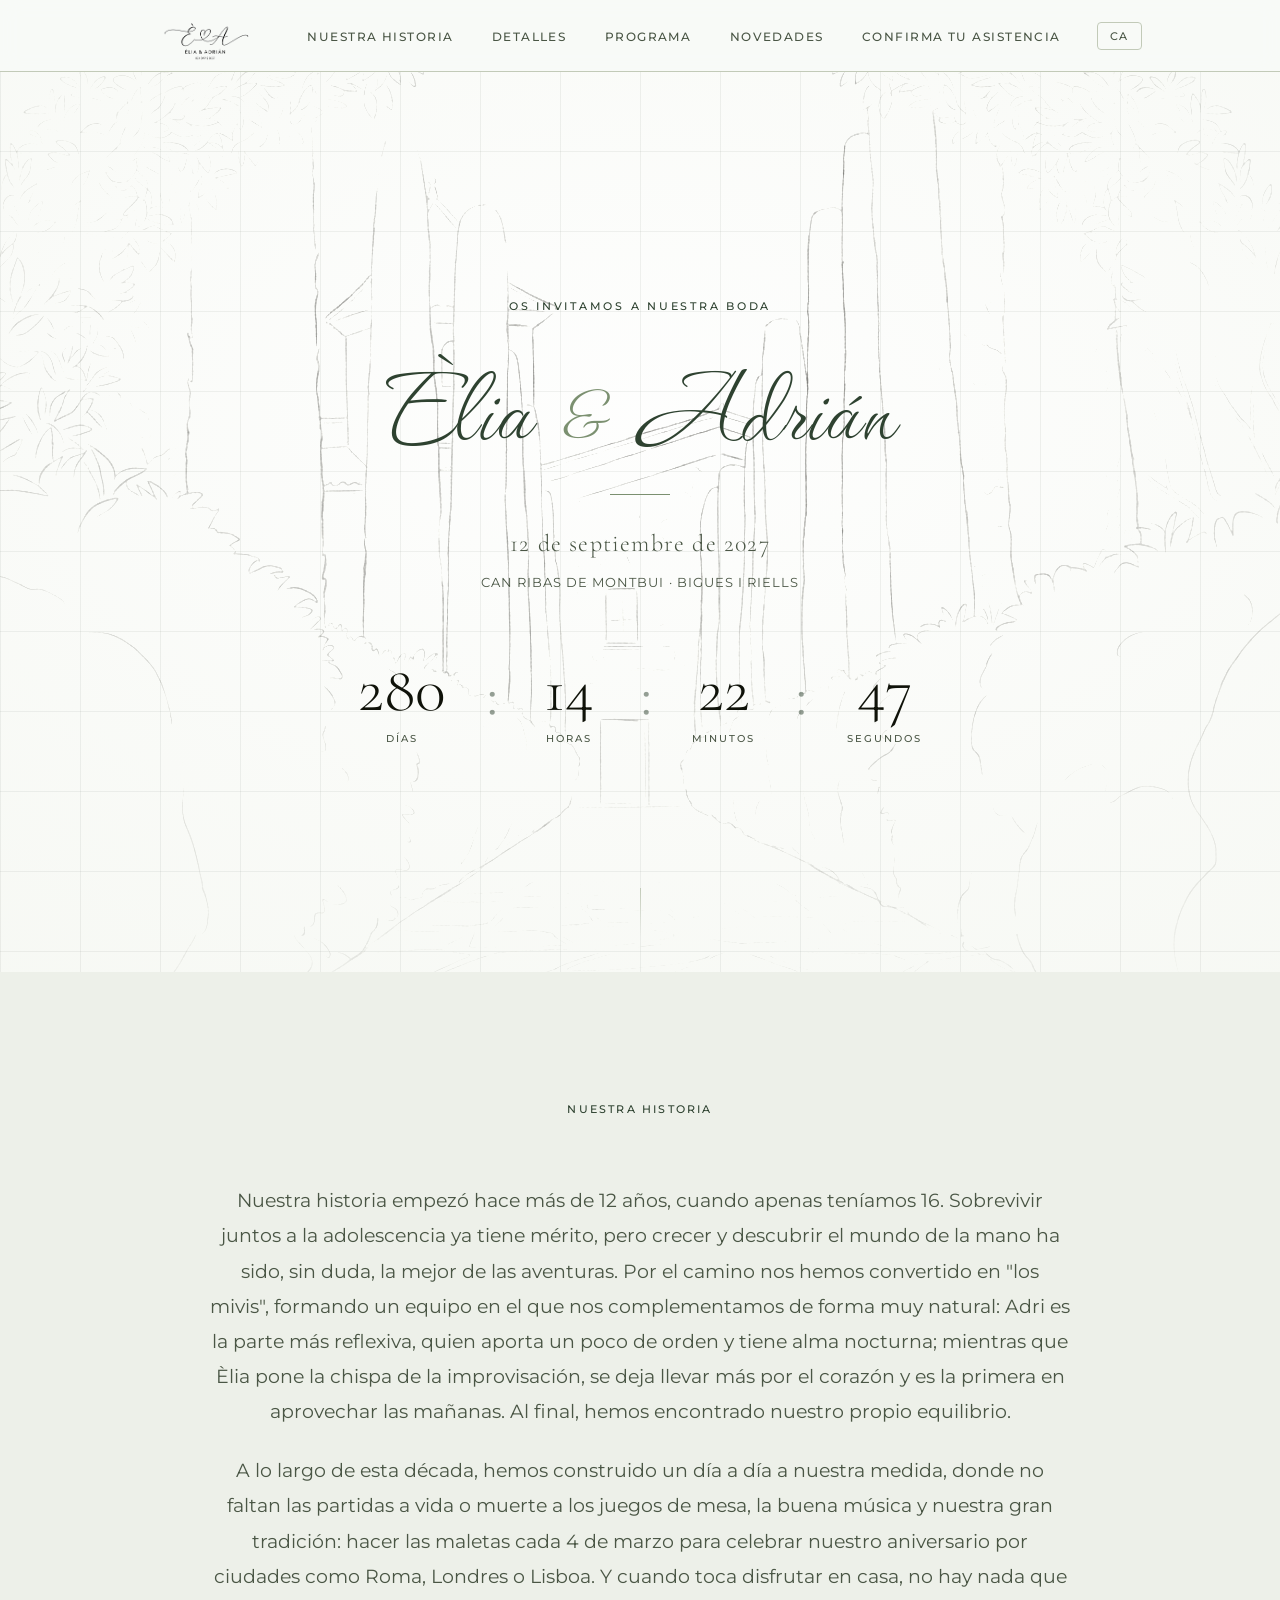
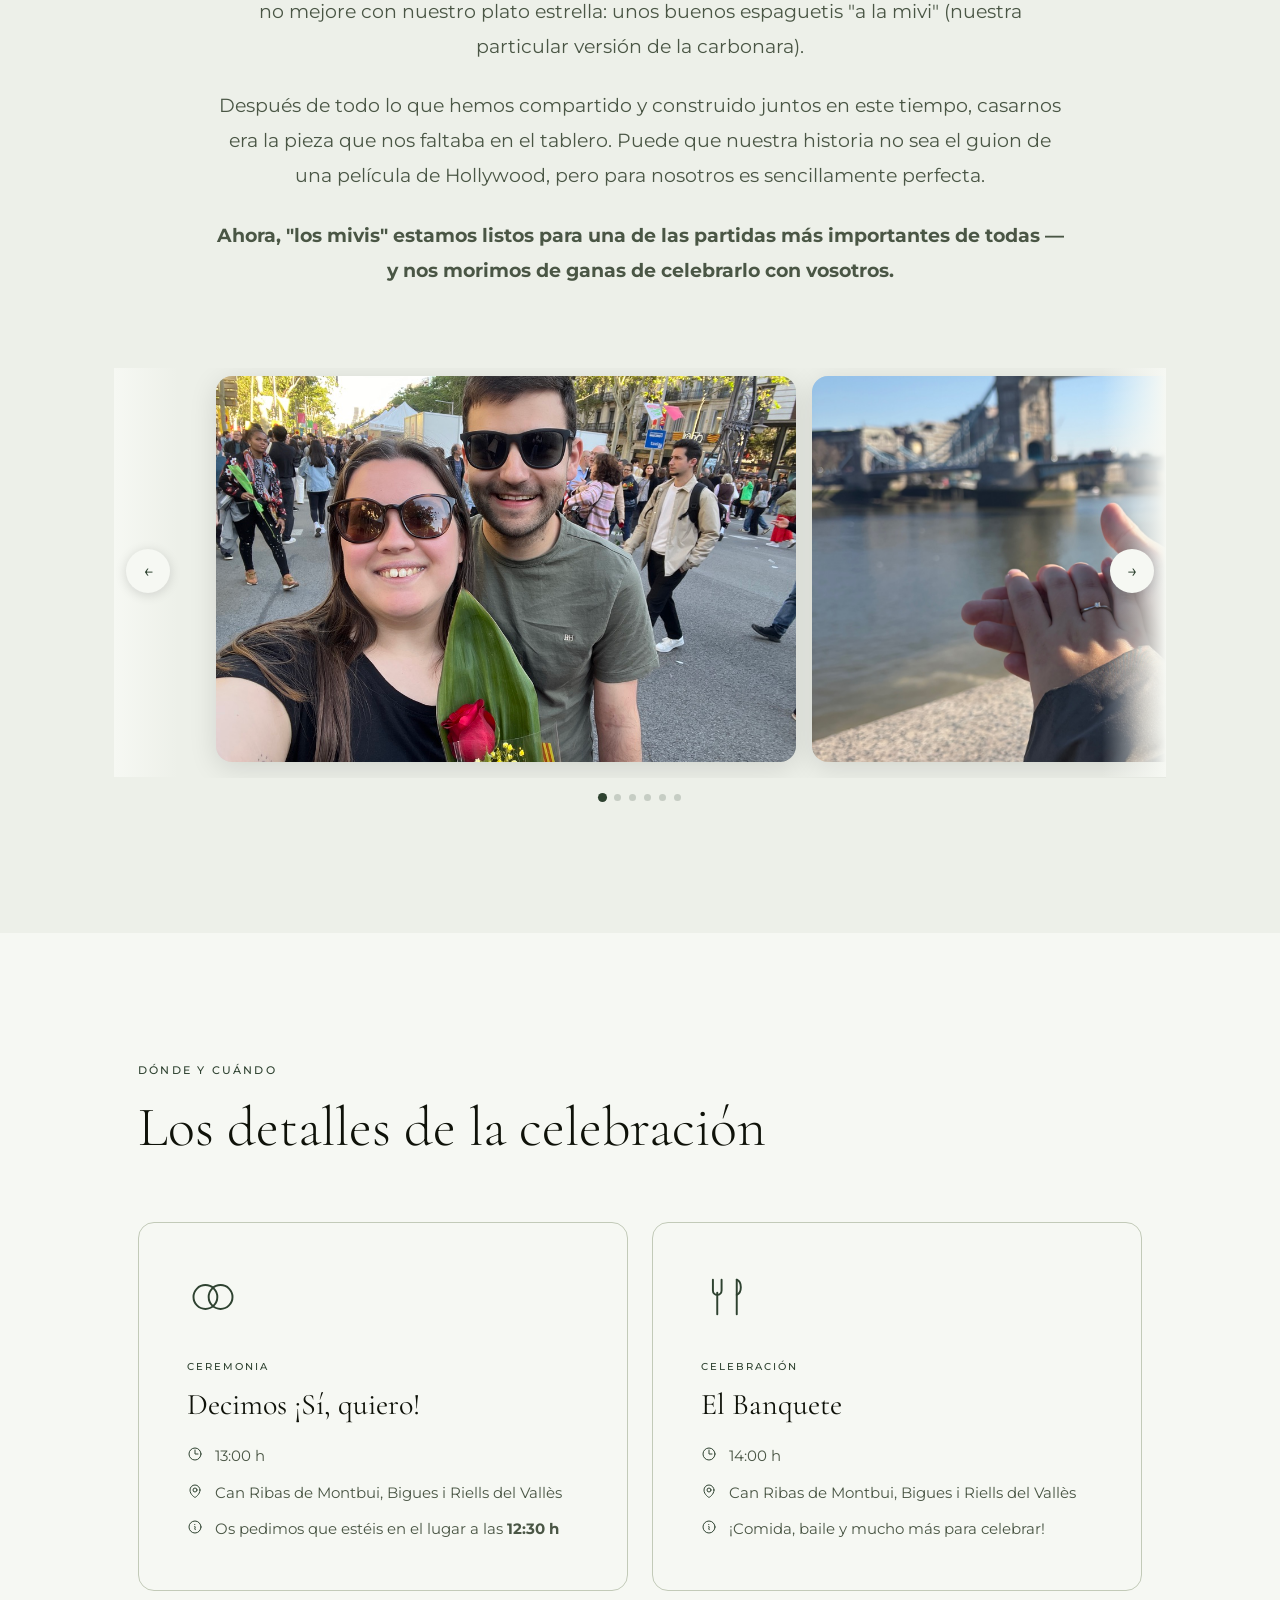
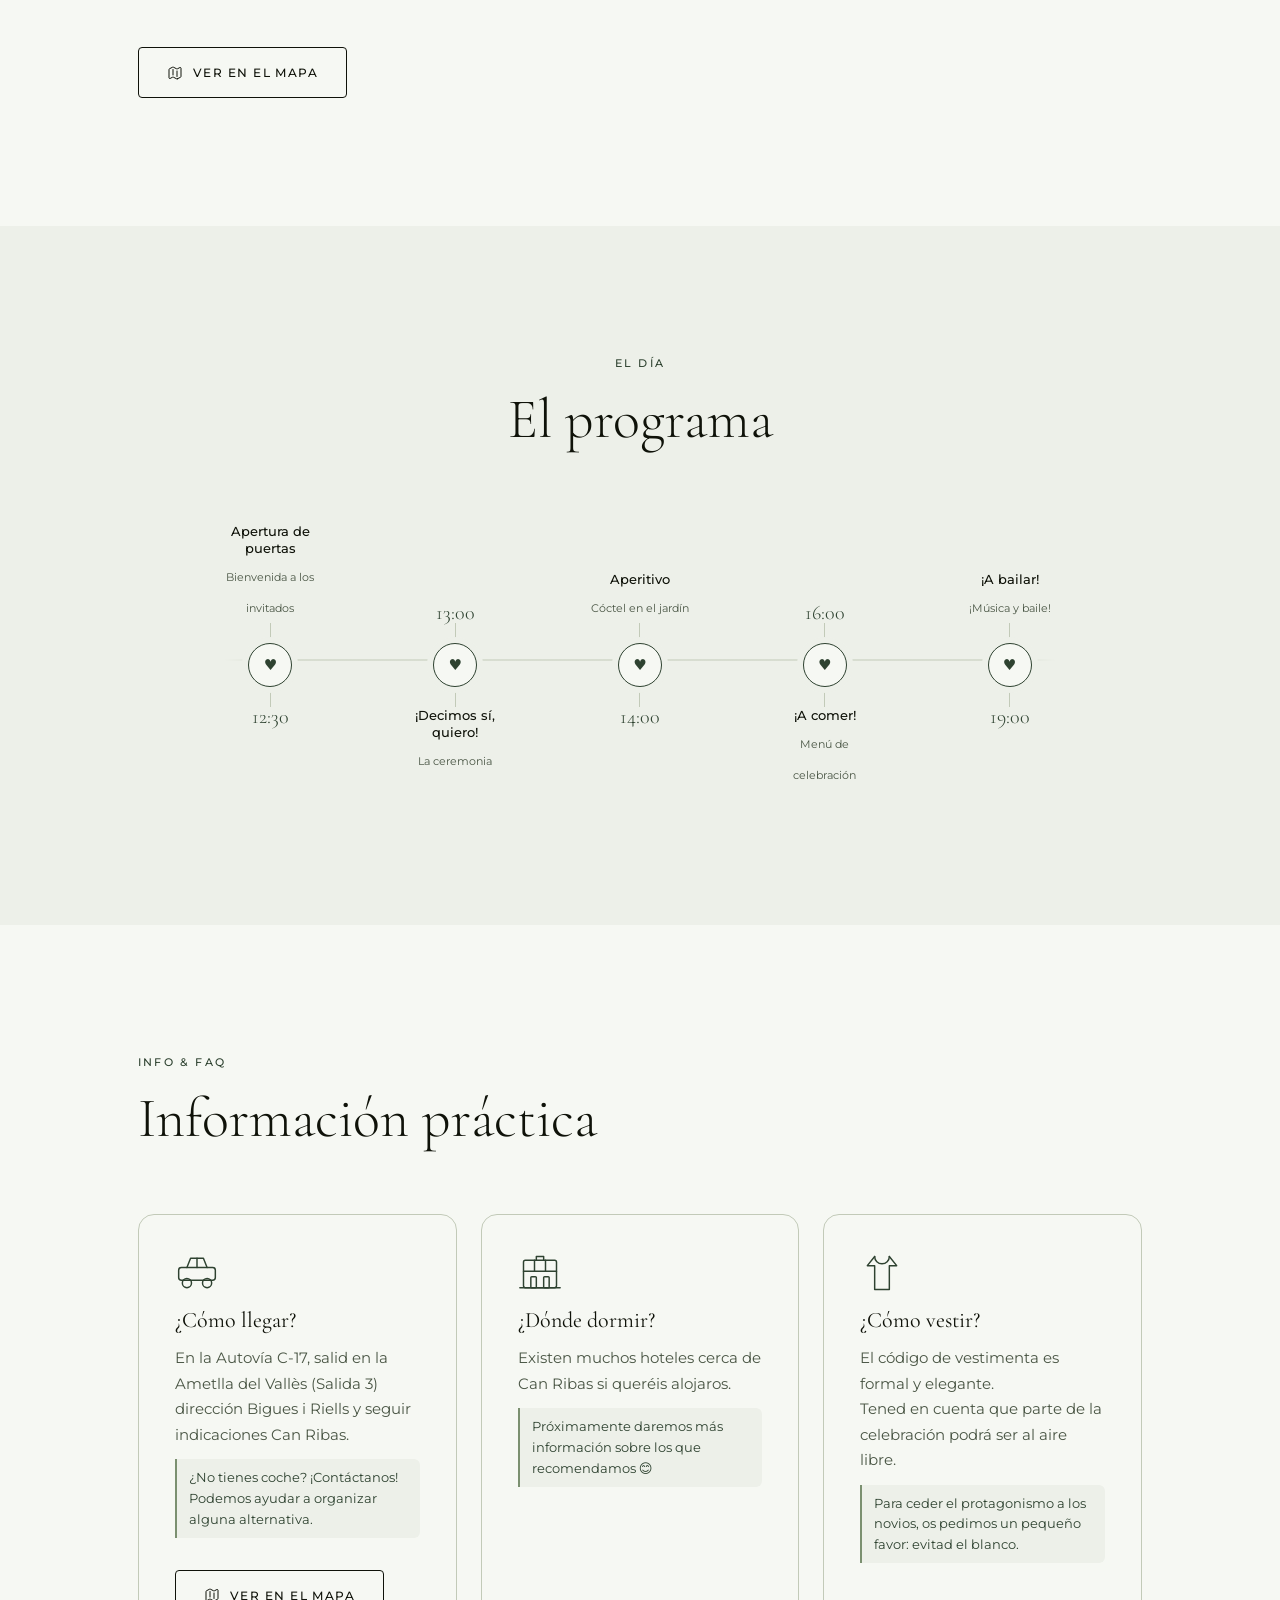
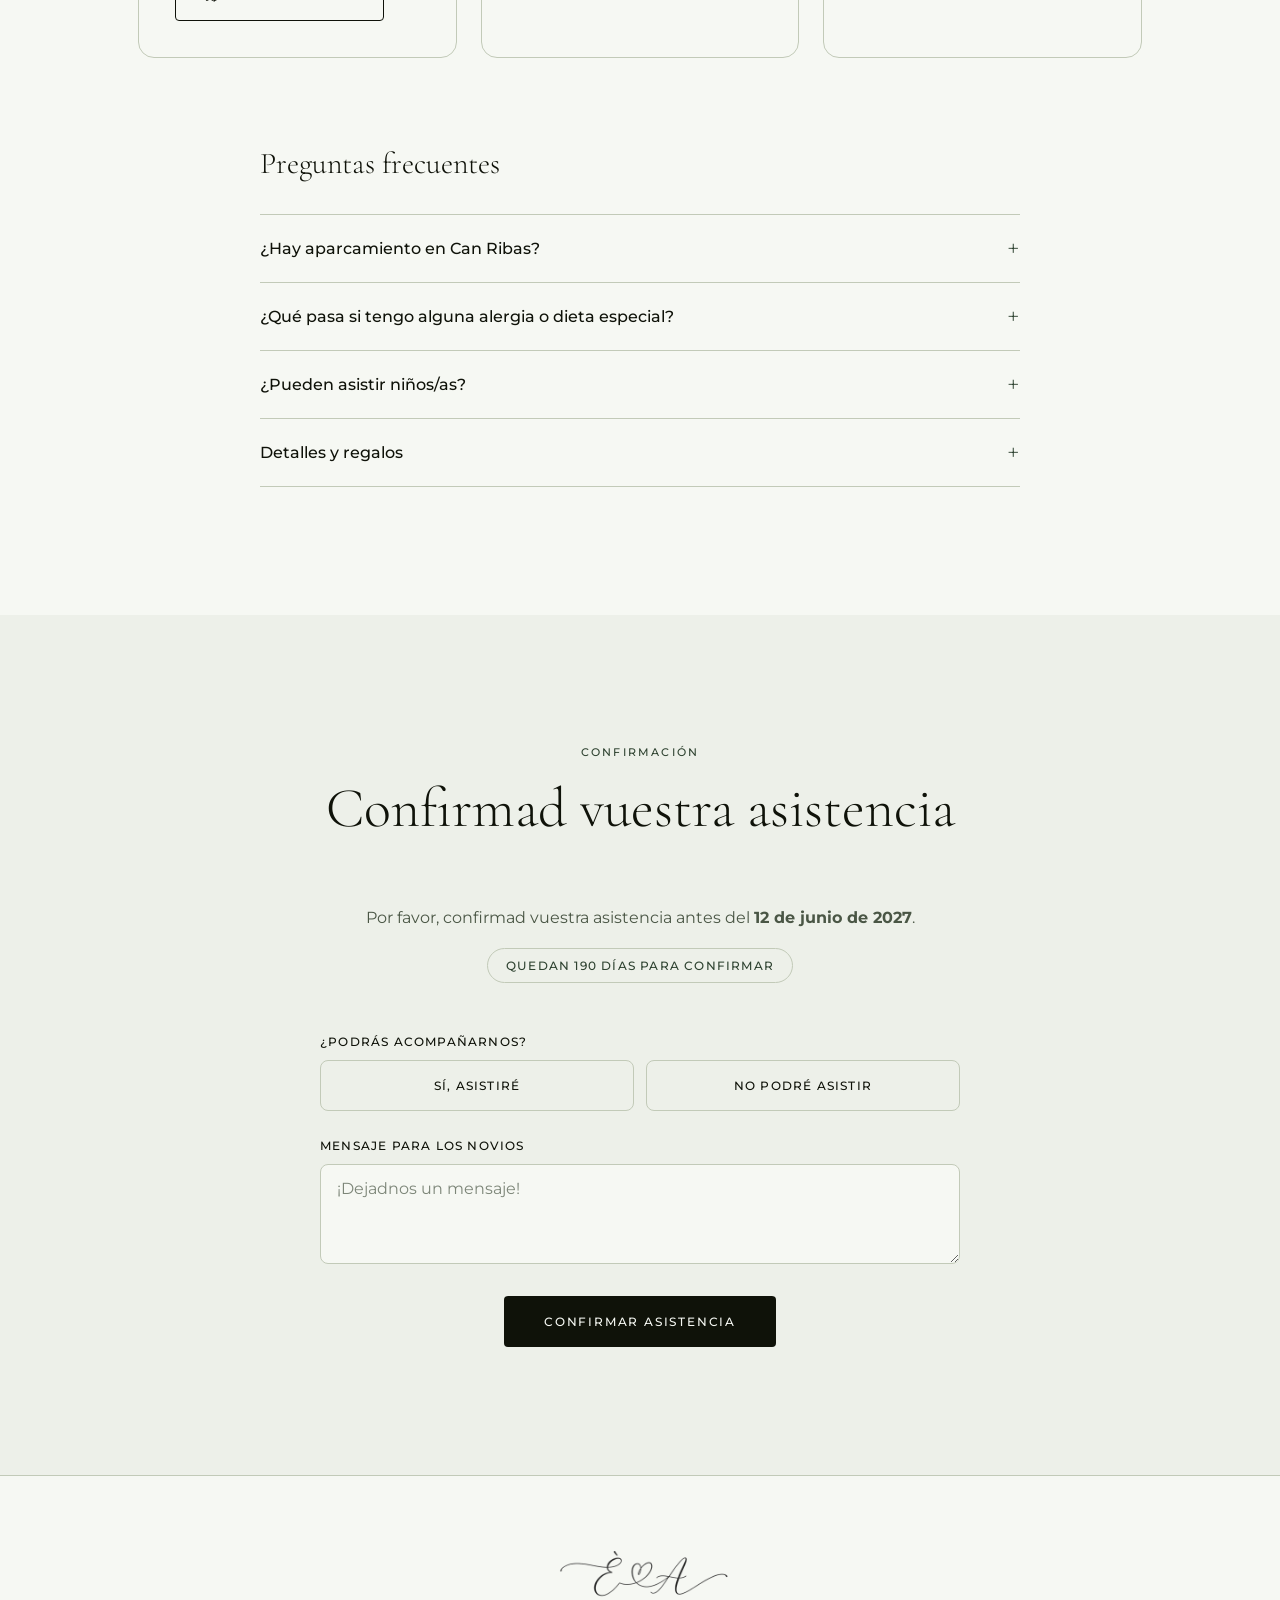
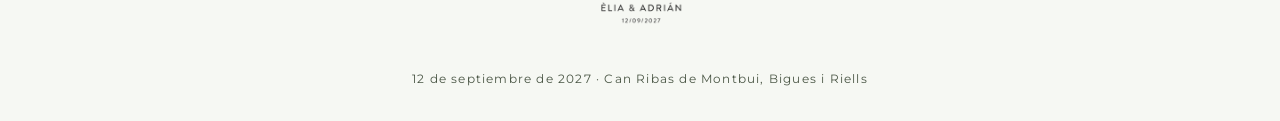
==== commit 59757282: "feat: content updates, Waterfall font, bilingual fixes, FAQ & RSVP improvements - Hero names: switch" ====
--- a/index.html
+++ b/index.html
@@ -14,7 +14,7 @@
   <!-- Google Fonts -->
   <link rel="preconnect" href="https://fonts.googleapis.com" />
   <link rel="preconnect" href="https://fonts.gstatic.com" crossorigin />
-  <link href="https://fonts.googleapis.com/css2?family=Cormorant+Garamond:ital,wght@0,300;0,400;0,600;1,300;1,400;1,600&family=DM+Sans:wght@300;400;500&family=Alex+Brush&display=swap" rel="stylesheet" />
+  <link href="https://fonts.googleapis.com/css2?family=Cormorant+Garamond:ital,wght@0,300;0,400;0,600;1,300;1,400;1,600&family=DM+Sans:wght@300;400;500&family=Waterfall&display=swap" rel="stylesheet" />
 
   <!-- Styles — tokens first, then one file per section -->
   <link rel="stylesheet" href="css/tokens.css" />
@@ -275,7 +275,7 @@
               <div class="timeline-h-top">
                 <div class="timeline-h-label">
                   <strong data-i18n="tl-0-title">Obertura de portes</strong>
-                  <span data-i18n="tl-0-desc">Rebuda i benvinguda als convidats</span>
+                  <span data-i18n="tl-0-desc">Benvinguda als convidats</span>
                 </div>
                 <div class="timeline-h-stem" aria-hidden="true"></div>
               </div>
@@ -451,8 +451,8 @@
               </svg>
             </div>
             <h3 class="info-card-title" data-i18n="news-3-title">Com vestir?</h3>
-            <p class="info-card-body" data-i18n-html="news-3-body">El codi de vestimenta és formal i elegant.<br>Per cedir el protagonisme als nuvis, us demanem un petit favor:</p>
-            <p class="info-card-note" data-i18n-html="news-3-note"><strong>Noies</strong> — Aposteu pel color, evitant el blanc i el negre.<br><strong>Nois</strong> — Vestit formal, evitant també el color blanc.</p>
+            <p class="info-card-body" data-i18n-html="news-3-body">El codi de vestimenta és formal i elegant.<br>Teniu en compte que part de la celebració podrà ser a l'aire lliure.</p>
+            <p class="info-card-note" data-i18n="news-3-note">Per cedir el protagonisme als nuvis, us demanem un petit favor: eviteu el blanc.</p>
           </div>
 
         </div>
@@ -468,18 +468,18 @@
               </dt>
               <dd class="faq-answer">
                 <div class="faq-answer-inner">
-                  <p data-i18n="faq-1-a">Sí, Can Ribas de Montbui disposa d'aparcament gratuït per als convidats. Us recomanem arribar uns minuts abans per aparcar còmodament.</p>
+                  <p data-i18n="faq-1-a">Sí, Can Ribas de Montbui disposa d'aparcament gratuït pels convidats. Us recomanem arribar uns minuts abans per aparcar còmodament.</p>
                 </div>
               </dd>
             </div>
 
             <div class="faq-item">
               <dt>
-                <button class="faq-btn" aria-expanded="false" data-i18n="faq-4-q">Hi ha restriccions alimentàries?</button>
+                <button class="faq-btn" aria-expanded="false" data-i18n="faq-4-q">Què passa si tinc alguna al·lèrgia o dieta especial?</button>
               </dt>
               <dd class="faq-answer">
                 <div class="faq-answer-inner">
-                  <p data-i18n="faq-4-a">Indiqueu qualsevol al·lèrgia o restricció alimentària al formulari RSVP i el cuiner en tindrà cura.</p>
+                  <p data-i18n-html="faq-4-a">No us preocupeu per res! Per a nosaltres la vostra tranquil·litat és fonamental, i la cuina de Can Ribas és molt professional en aquest tema. Només heu d'indicar-ho al <a href="#rsvp">formulari de confirmació d'assistència</a> i l'equip prepararà un menú segur i adaptat per a vosaltres.</p>
                 </div>
               </dd>
             </div>
@@ -490,7 +490,7 @@
               </dt>
               <dd class="faq-answer">
                 <div class="faq-answer-inner">
-                  <p data-i18n="faq-2-a">Sí, els nens són benvinguts. Si veniu amb infants, indiqueu-ho al formulari RSVP per poder organitzar-nos millor.</p>
+                  <p data-i18n-html="faq-2-a">Sí, els nens i les nenes són benvinguts. Si veniu amb nens, indiqueu-ho al <a href="#rsvp">formulari de confirmació d'assistència</a> perquè puguem organitzar-ho.</p>
                 </div>
               </dd>
             </div>
@@ -598,7 +598,7 @@
                 <svg viewBox="0 0 24 24" fill="none" stroke="currentColor" stroke-width="1.5" aria-hidden="true">
                   <path stroke-linecap="round" stroke-linejoin="round" d="M11.25 11.25l.041-.02a.75.75 0 0 1 1.063.852l-.708 2.836a.75.75 0 0 0 1.063.853l.041-.021M21 12a9 9 0 1 1-18 0 9 9 0 0 1 18 0Zm-9-3.75h.008v.008H12V8.25Z" />
                 </svg>
-                <p>Èlia o Adri os contactarán para saber si el niño/a quiere menú, y de qué tipo. ¡Gracias!</p>
+                <p data-i18n="rsvp-child-notice">L'Èlia o l'Adri us contactaran per saber si el nen/a vol menú, i de quin tipus. Gràcies!</p>
               </div>
             </div>
             <!-- Hidden fields — serialised for Netlify / Excel export -->
--- a/css/tokens.css
+++ b/css/tokens.css
@@ -20,7 +20,7 @@
 
   /* ── Fonts ────────────────────────────────────────── */
   --font-display: 'Cormorant Garamond', Georgia, serif;
-  --font-script:  'Alex Brush', cursive;
+  --font-script:  'Waterfall', cursive;
   --font-body:    'Montserrat', system-ui, sans-serif;
 
   /* ── Layout ───────────────────────────────────────── */
--- a/css/info.css
+++ b/css/info.css
@@ -160,3 +160,9 @@
   color: var(--color-text-muted);
   line-height: 1.75;
 }
+
+.faq-answer p a {
+  color: var(--color-accent);
+  text-decoration: underline;
+  text-underline-offset: 3px;
+}
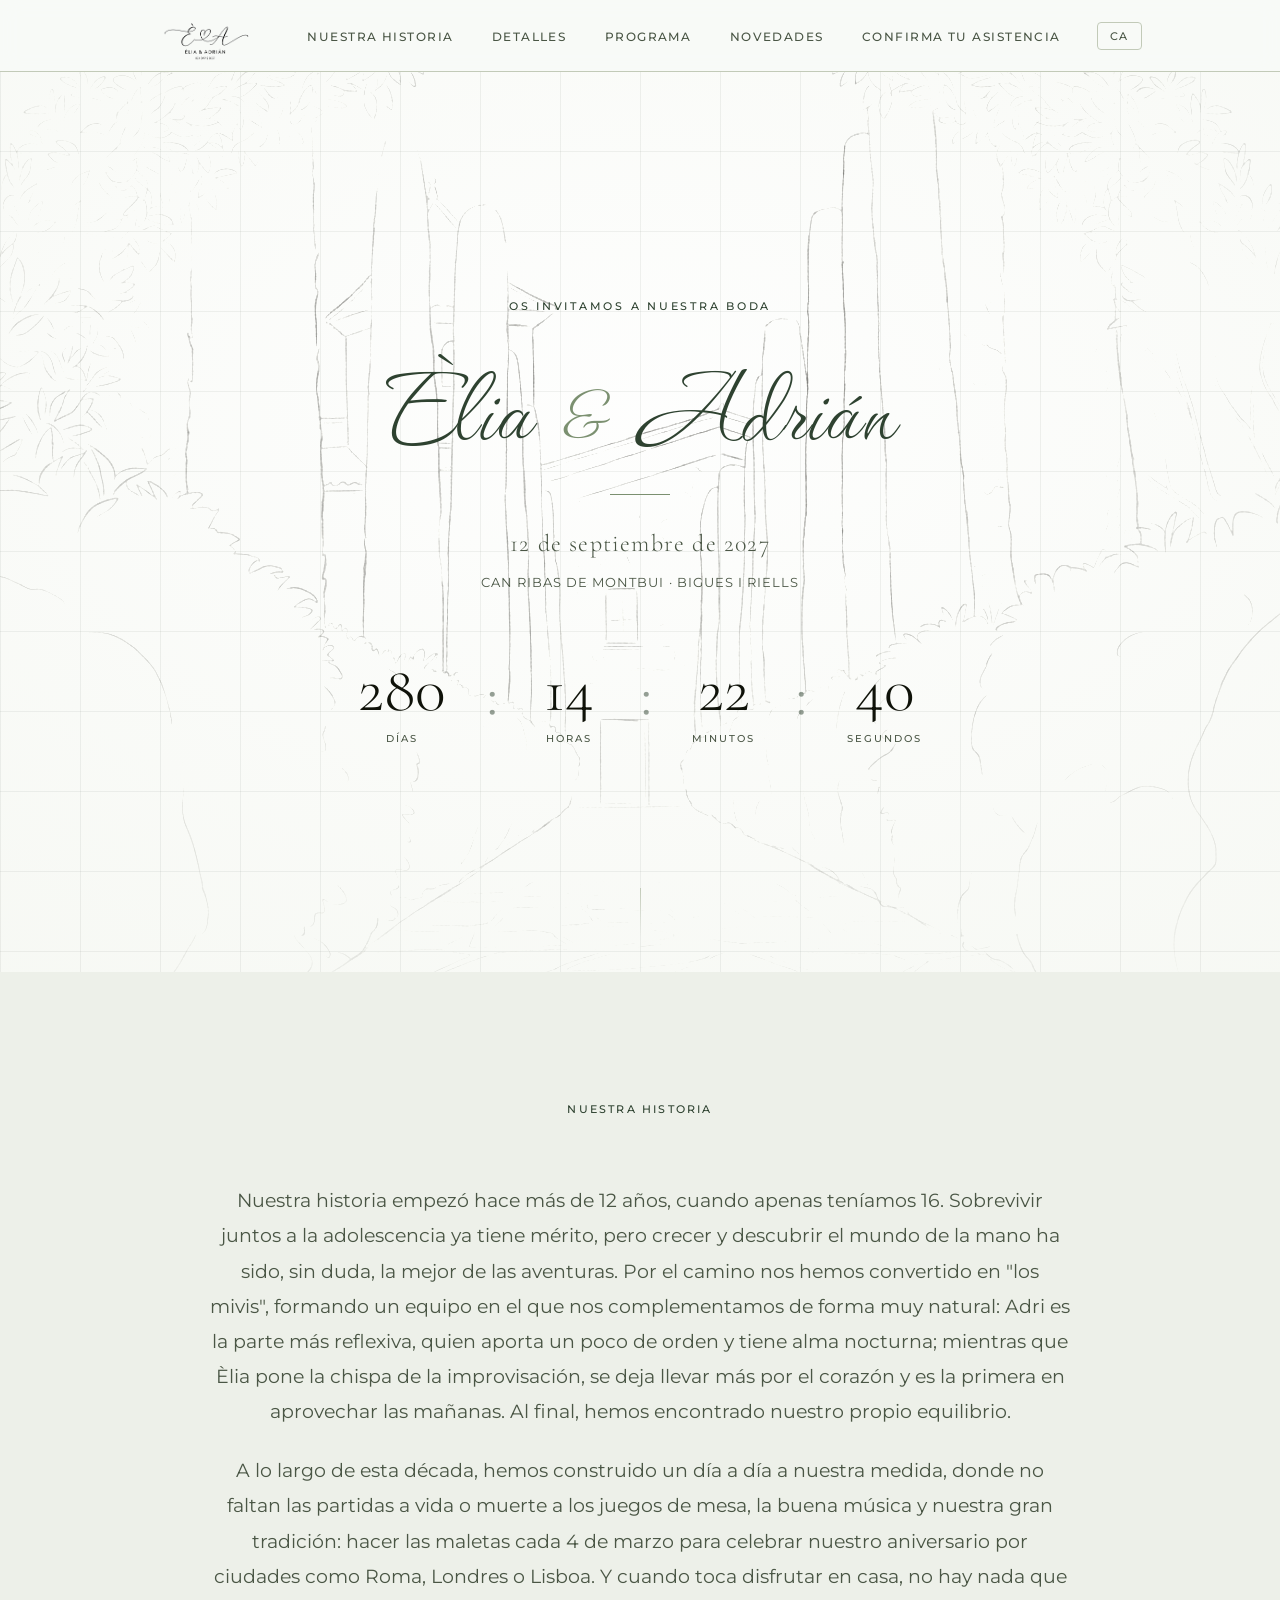
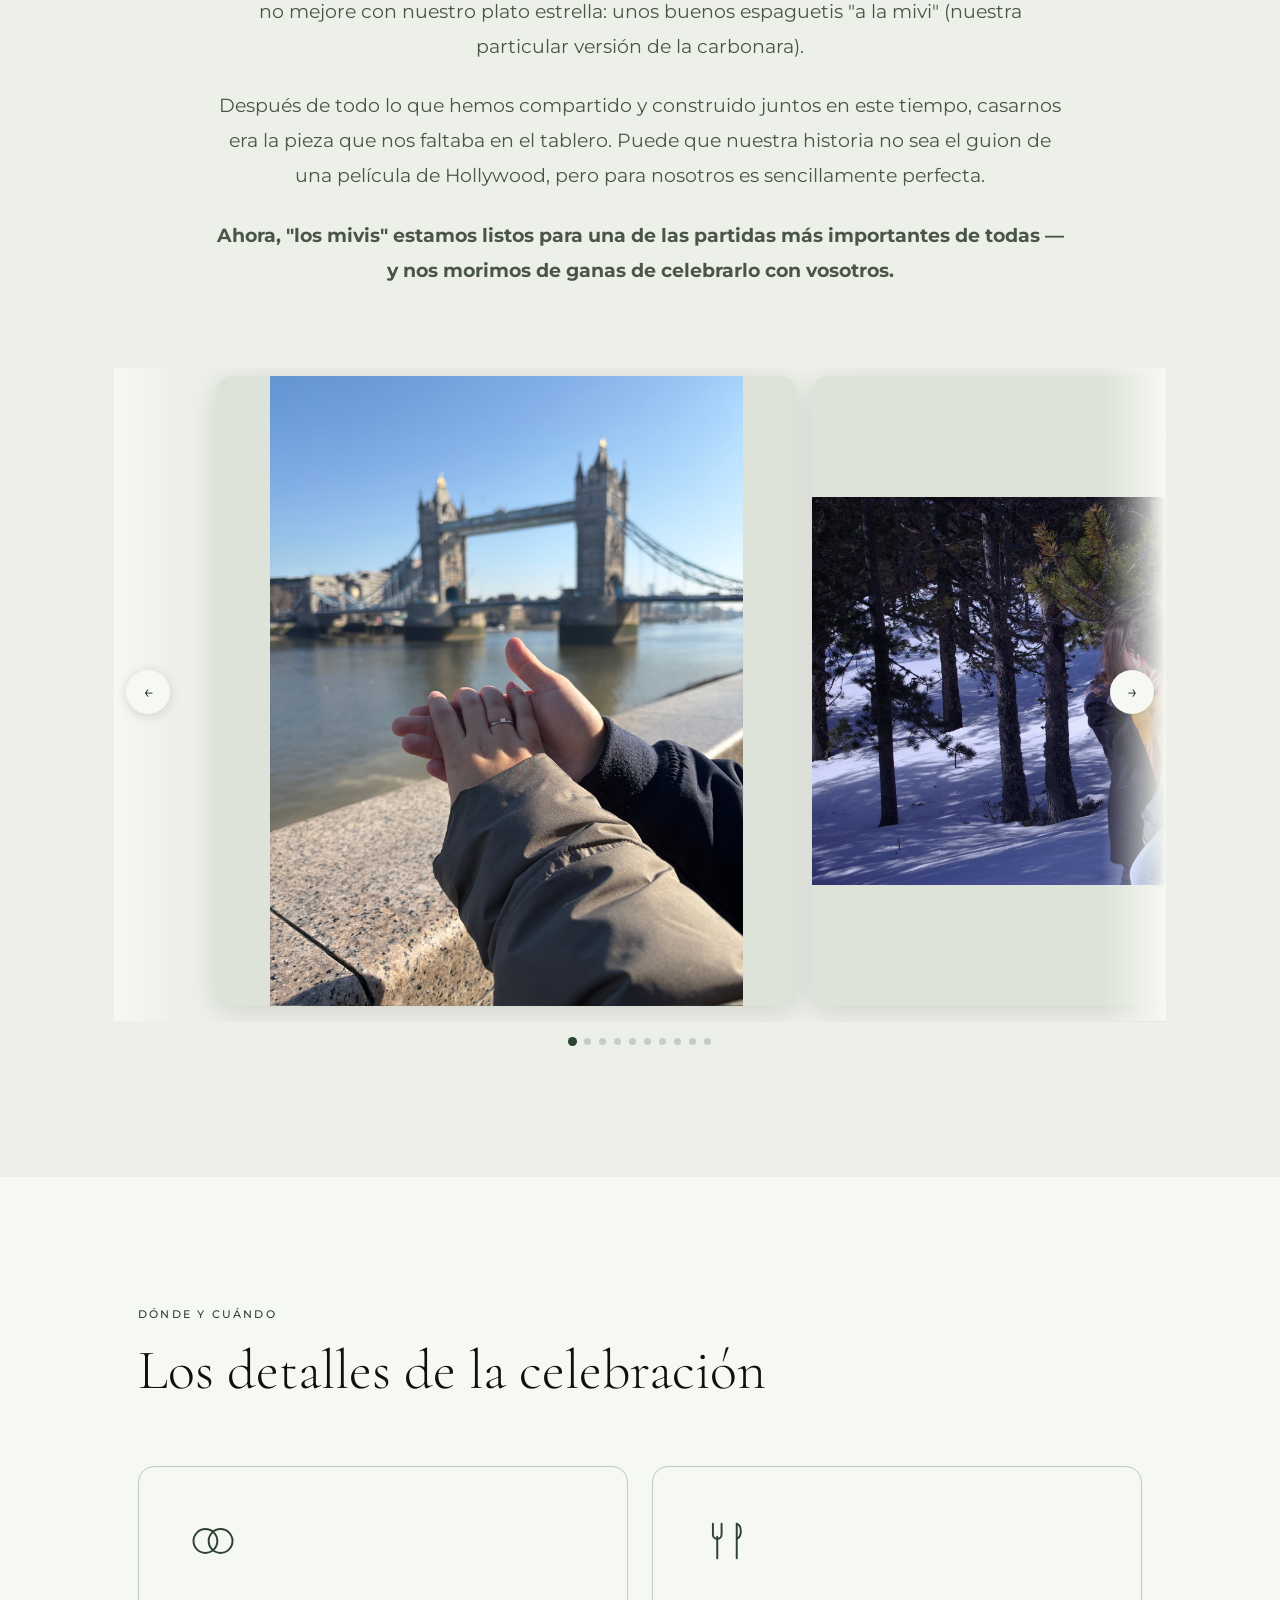
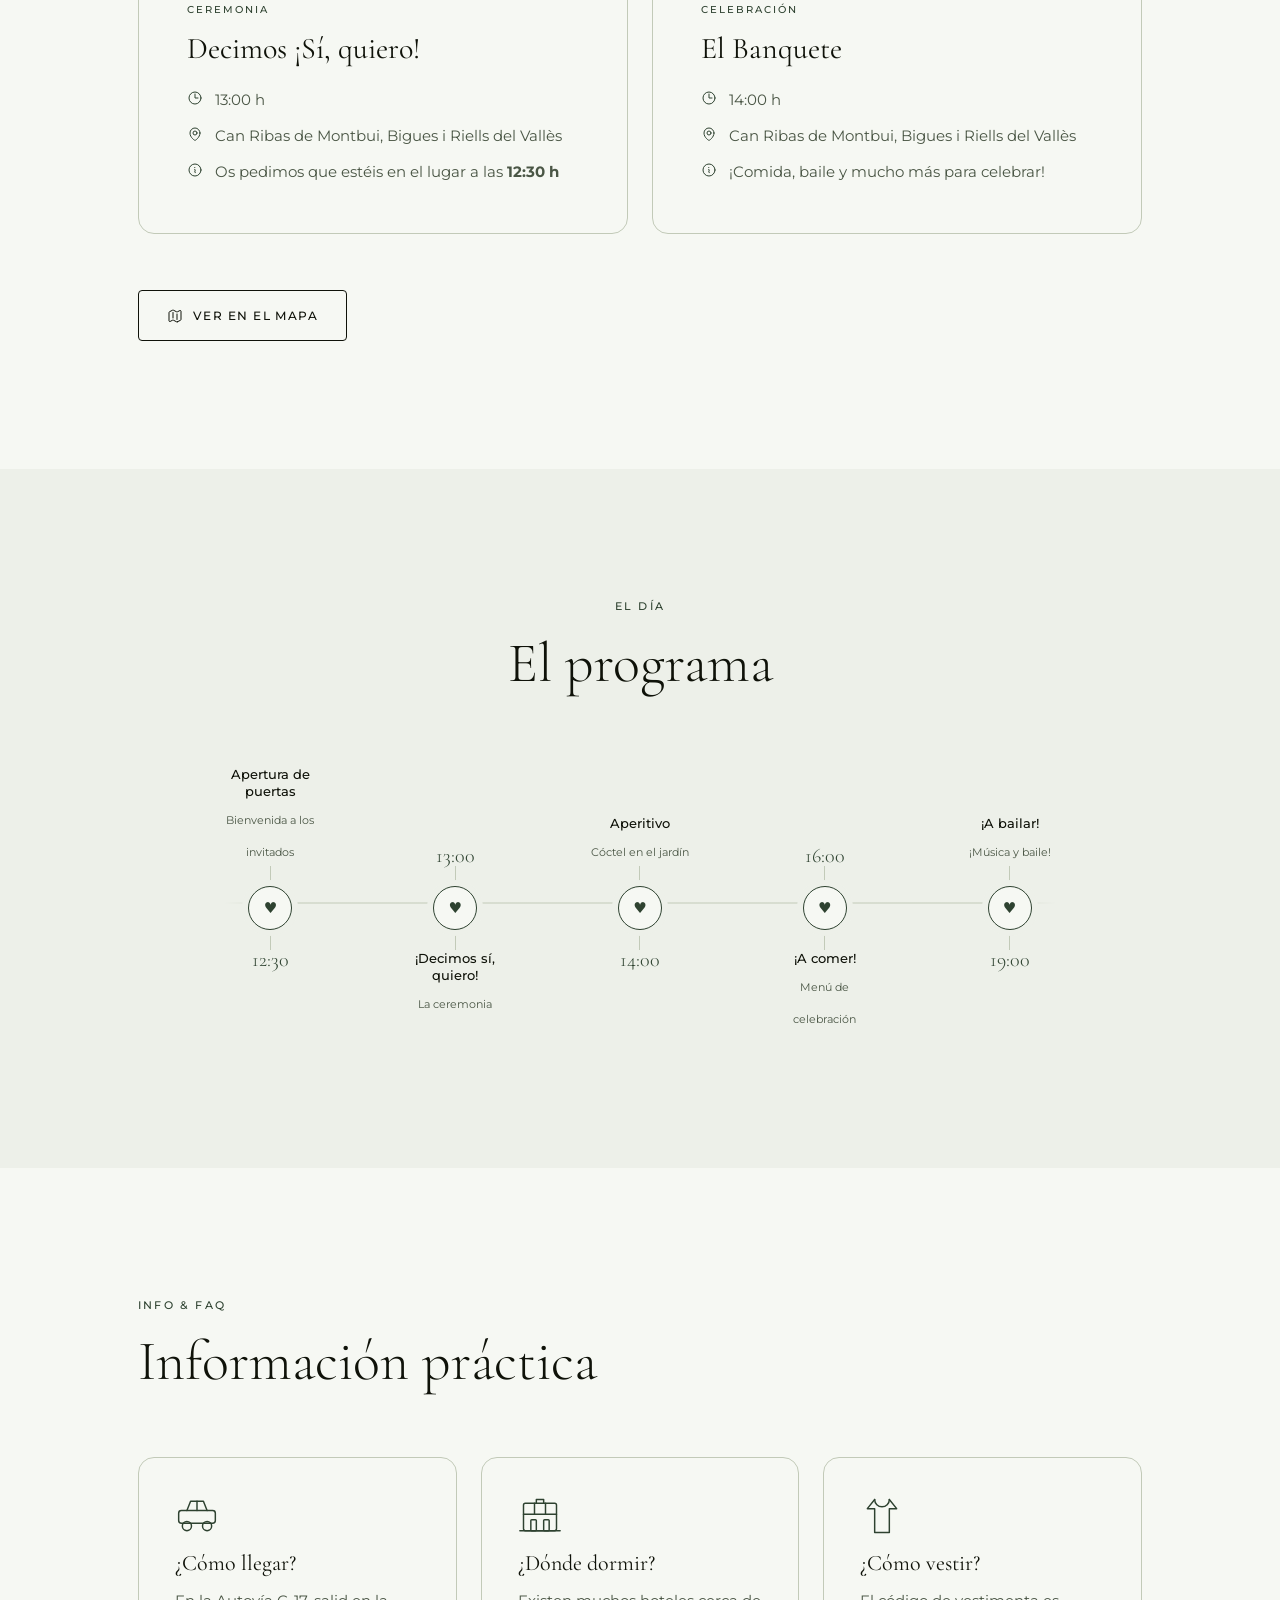
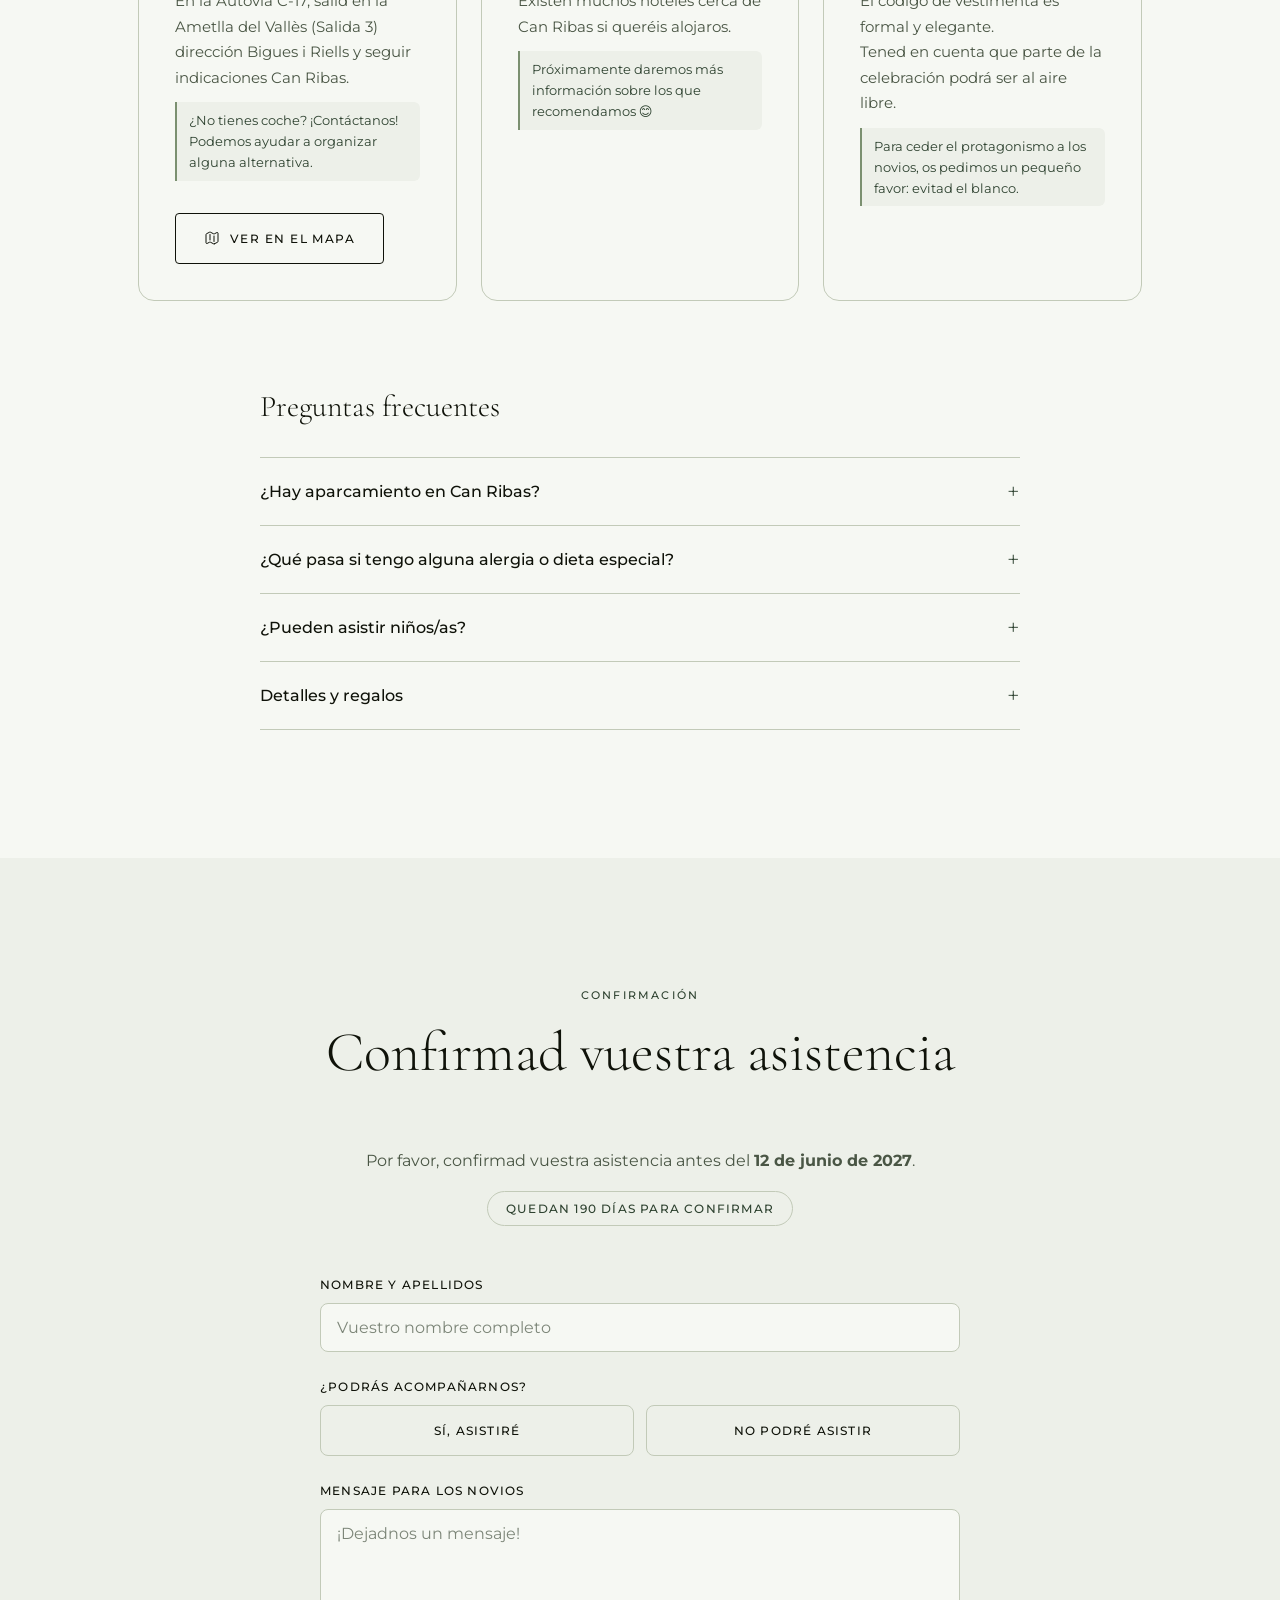
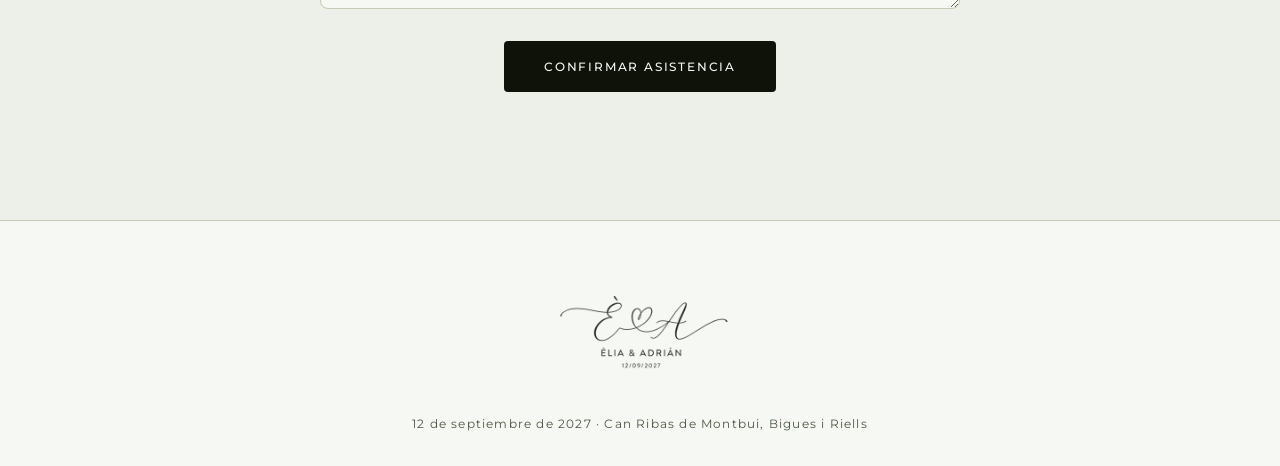
==== commit 1c038c08: "fix: calendar bilingual title, correct start time, add name field to RSVP - calendar.js: title now b" ====
--- a/index.html
+++ b/index.html
@@ -569,6 +569,20 @@
             <input type="hidden" name="form-name" value="rsvp" />
             <p class="hidden" aria-hidden="true"><input name="bot-field" tabindex="-1" autocomplete="off" /></p>
 
+            <!-- Name -->
+            <div class="form-group">
+              <label for="rsvp-name" data-i18n="rsvp-name-label">Nom i cognoms</label>
+              <input
+                id="rsvp-name"
+                type="text"
+                name="name"
+                data-i18n-ph="rsvp-name-ph"
+                placeholder="El vostre nom complet"
+                required
+                autocomplete="name"
+              />
+            </div>
+
             <!-- Attendance -->
             <div class="form-group">
               <label data-i18n="rsvp-att-label">Assistireu?</label>
--- a/css/story.css
+++ b/css/story.css
@@ -75,10 +75,13 @@
   scroll-snap-align: center;
   border-radius: var(--border-radius);
   overflow: hidden;
-  aspect-ratio: 3/2;
+  max-height: clamp(320px, 70vh, 640px);
   background: var(--color-surface-2);
   box-shadow: 0 6px 28px rgba(0,0,0,.12);
   transition: box-shadow 0.3s ease, transform 0.3s ease;
+  display: flex;
+  align-items: center;
+  justify-content: center;
 }
 
 .story-filmstrip figure:hover {
@@ -88,8 +91,9 @@
 
 .story-filmstrip img {
   width: 100%;
-  height: 100%;
-  object-fit: cover;
+  height: auto;
+  max-height: clamp(320px, 70vh, 640px);
+  object-fit: contain;
   display: block;
 }
 
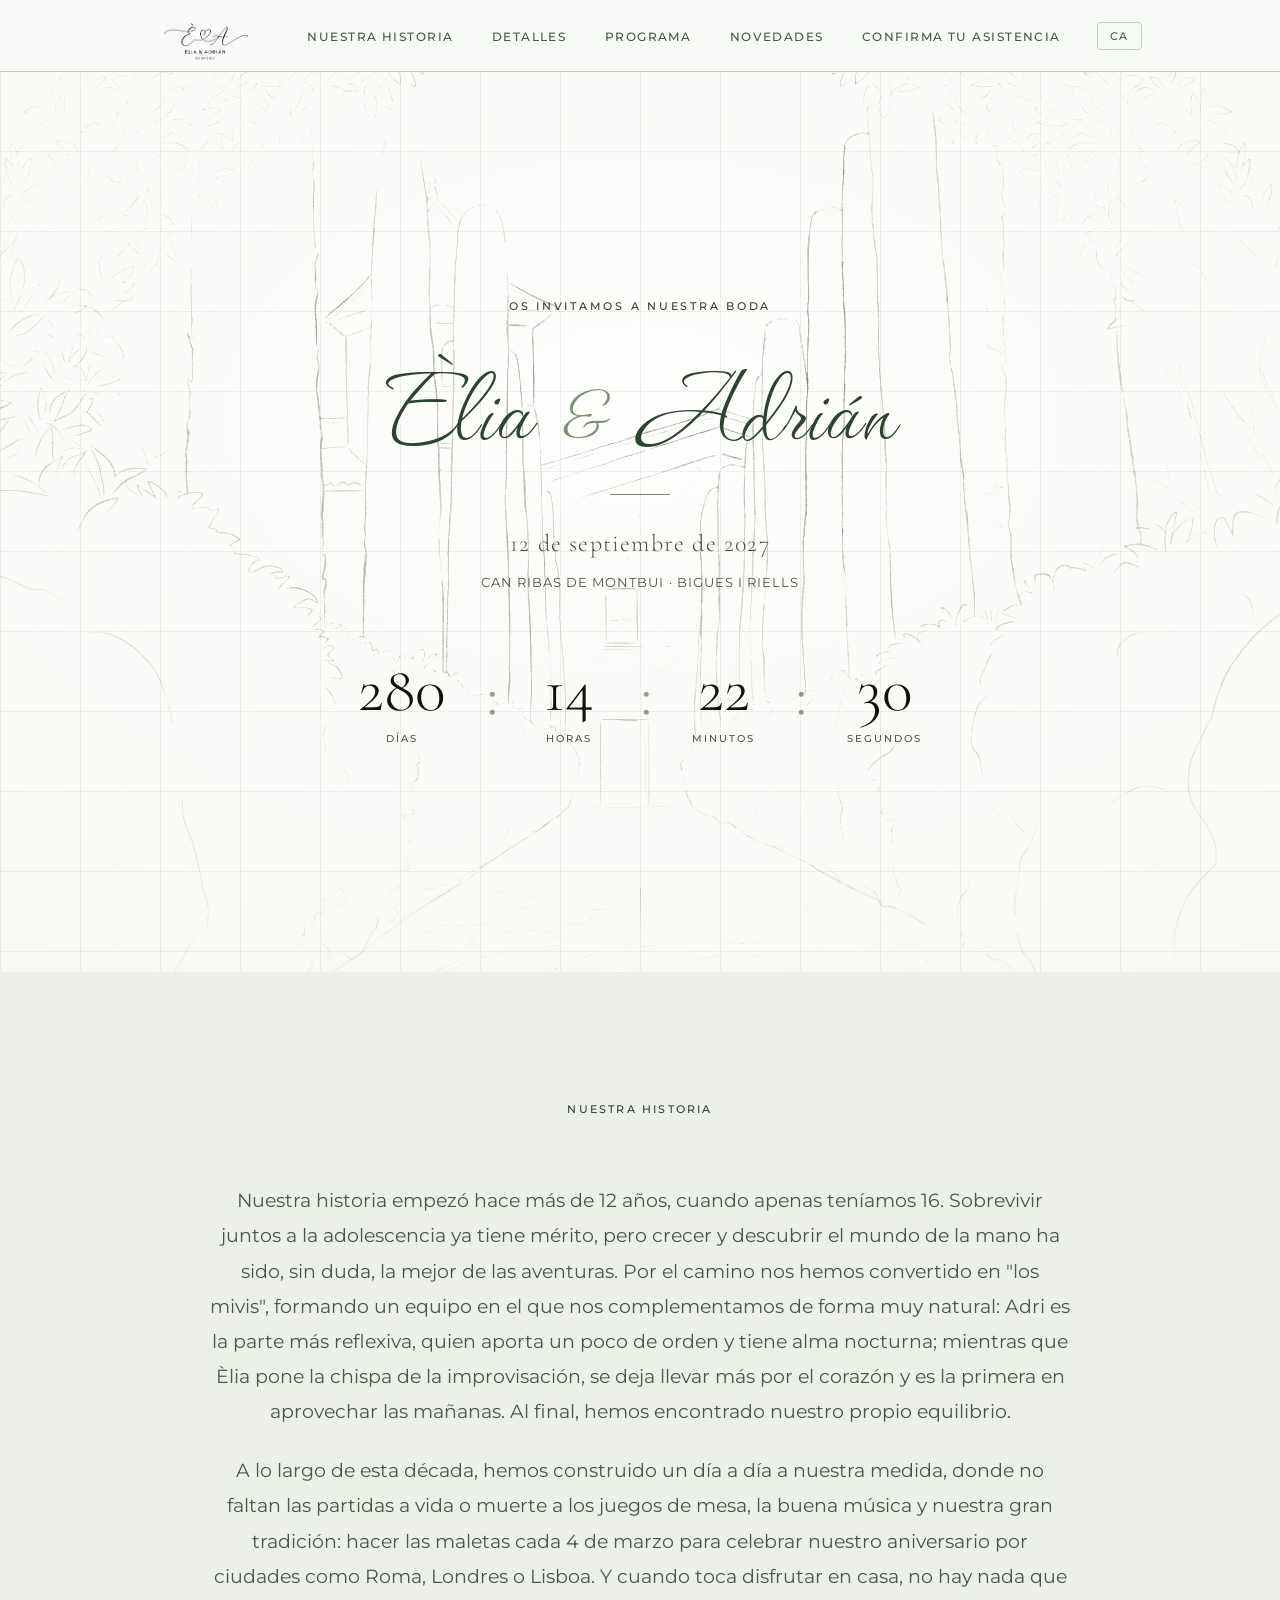
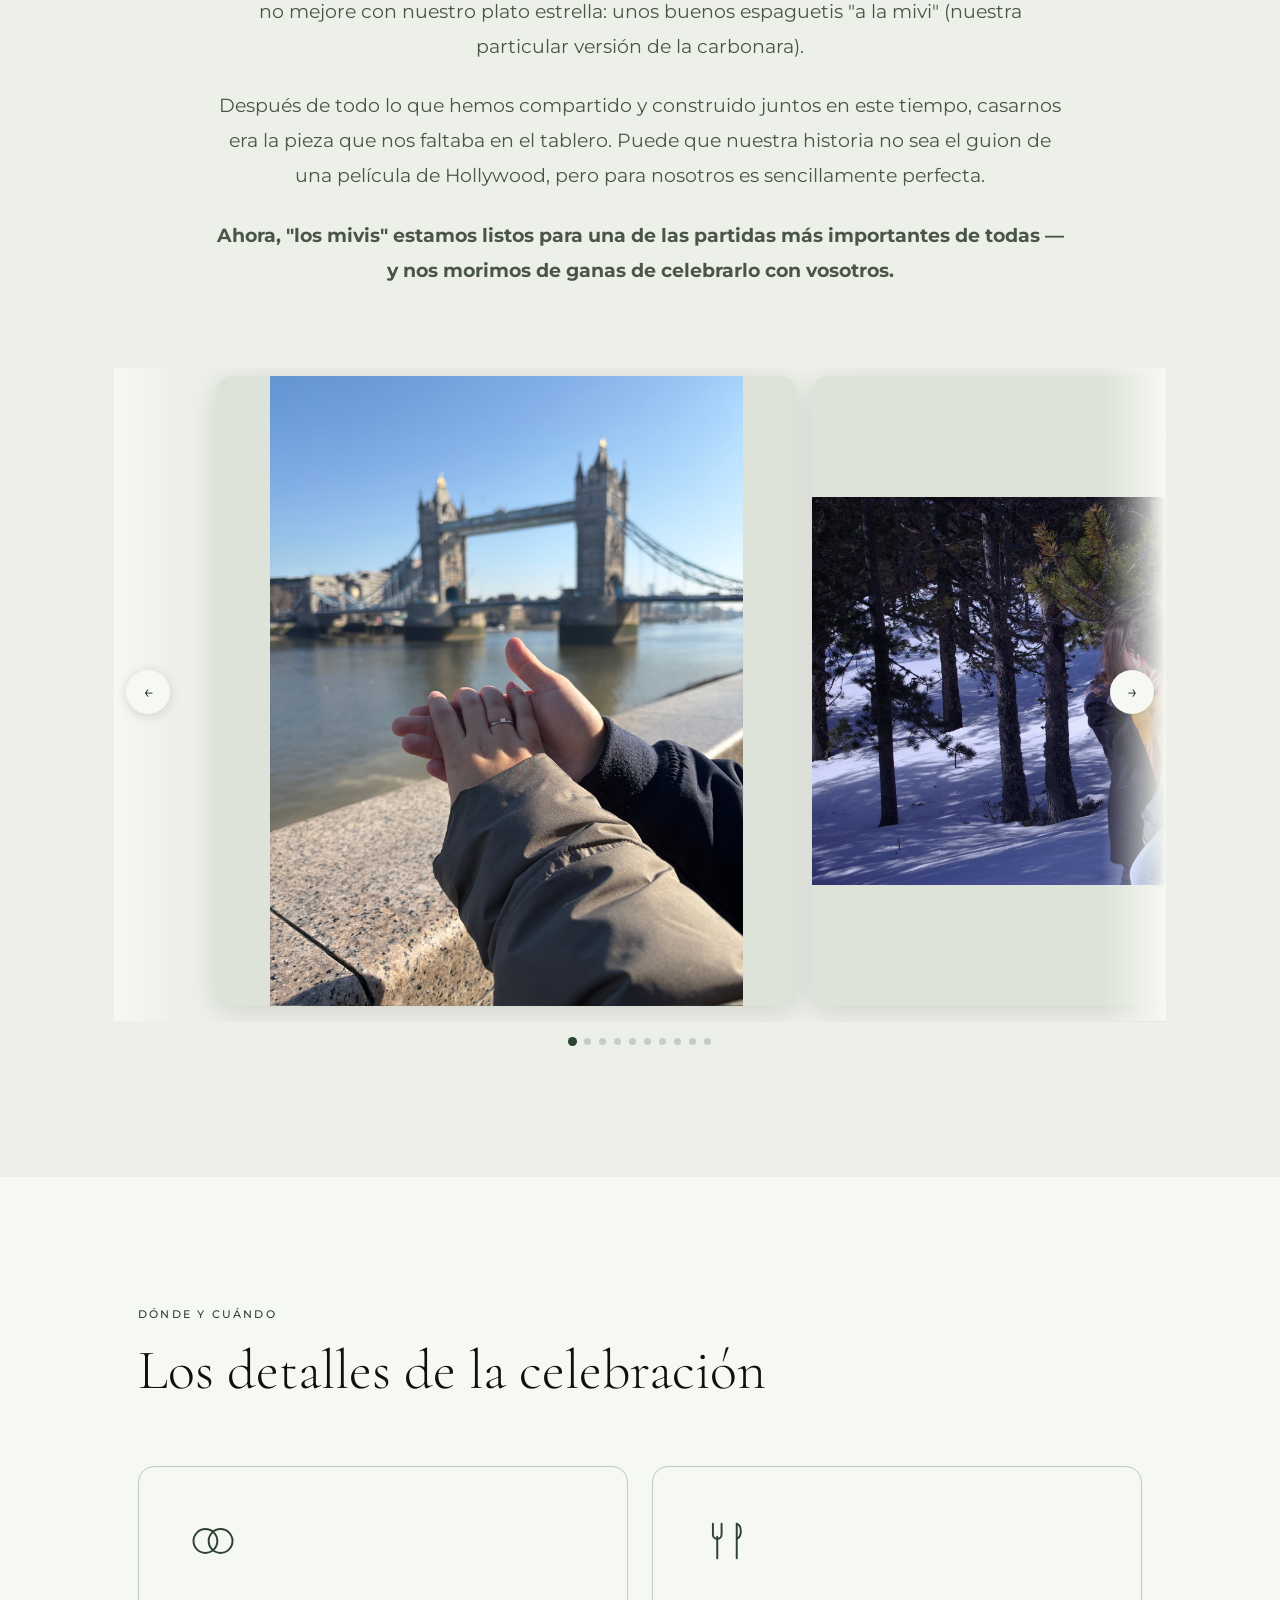
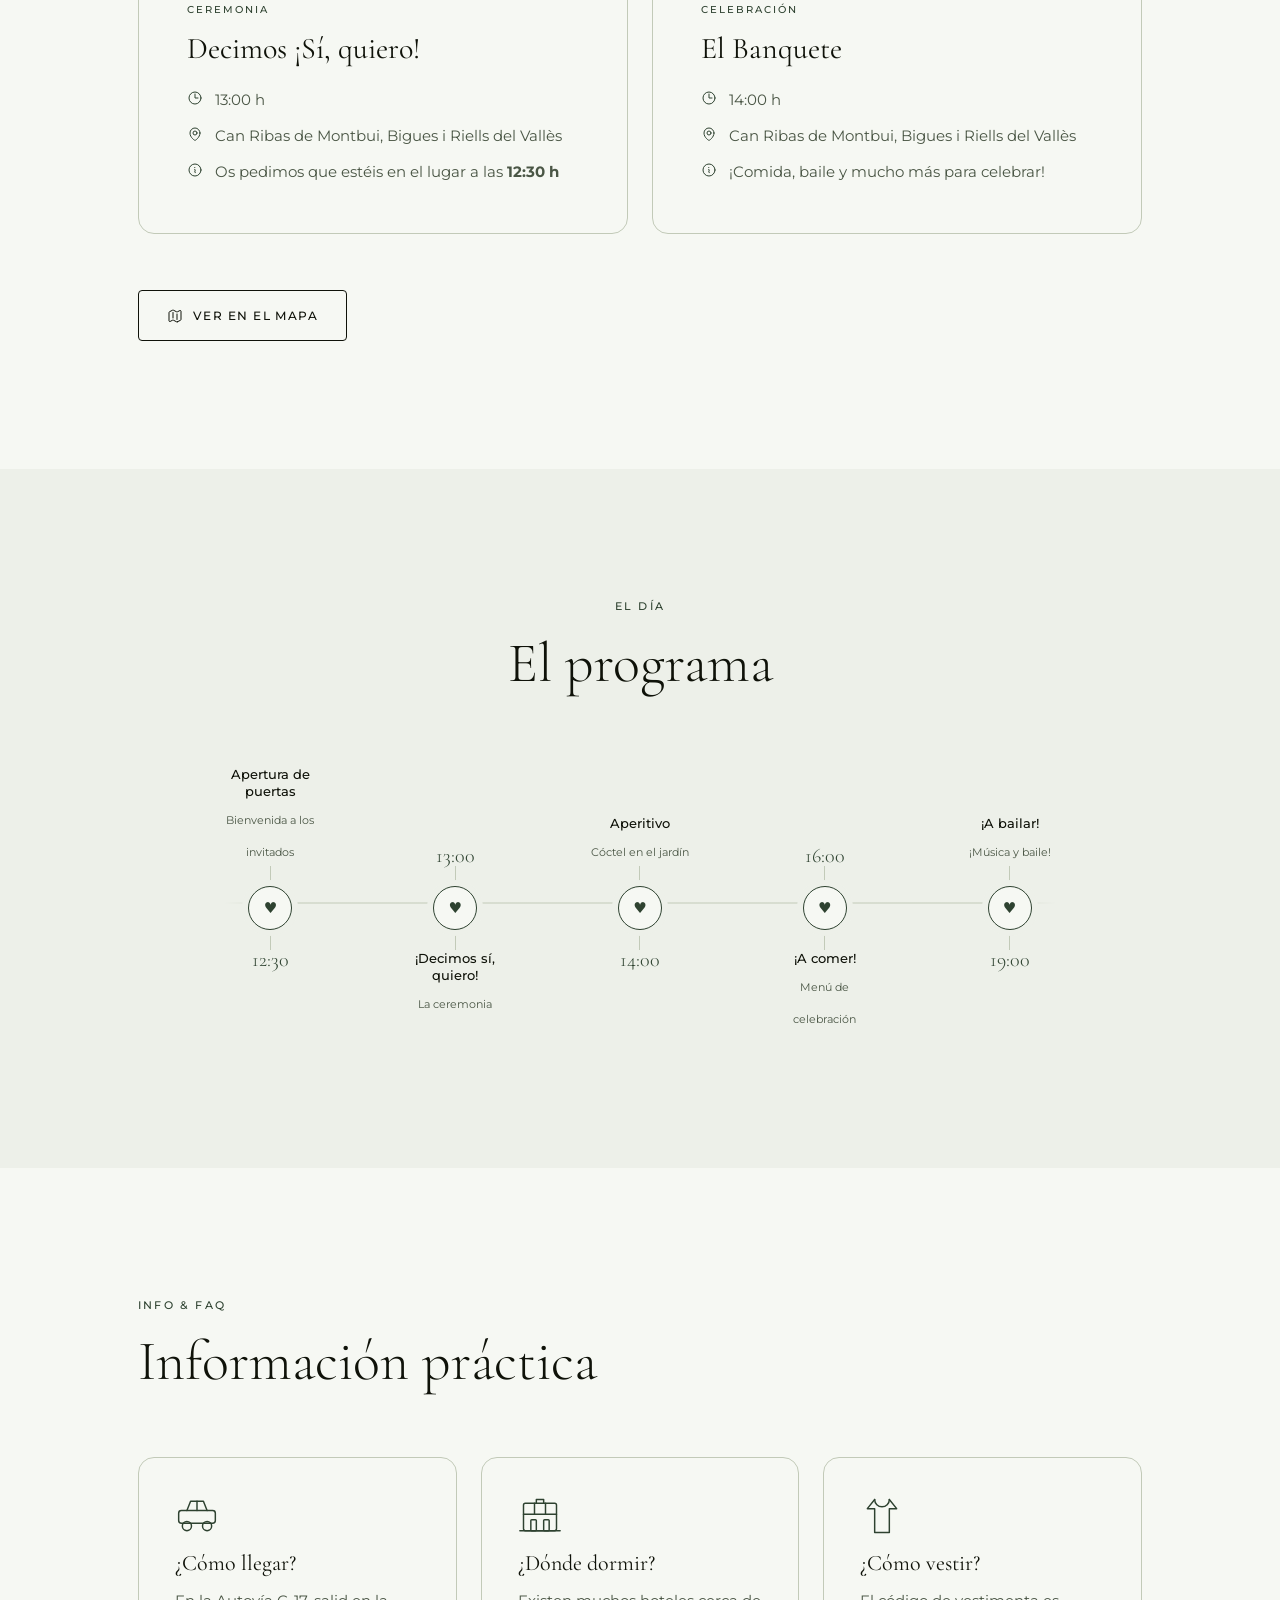
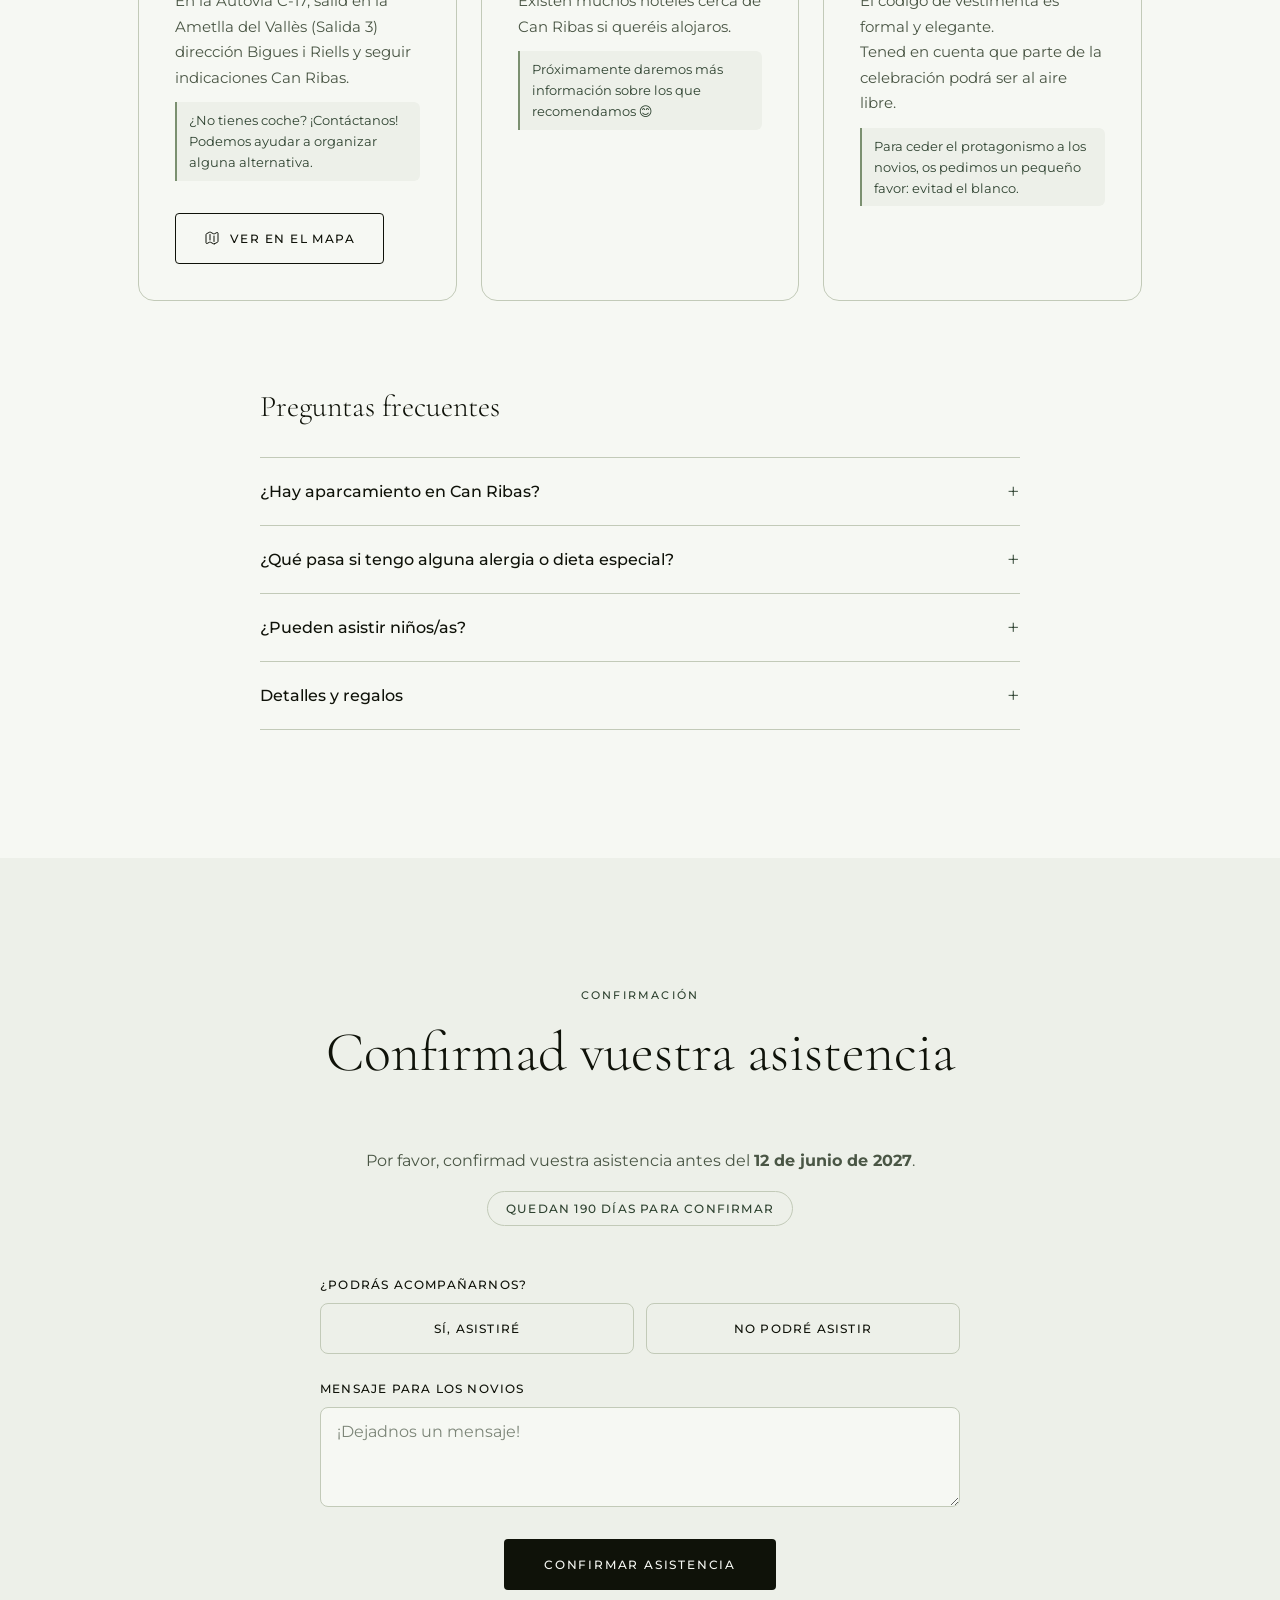
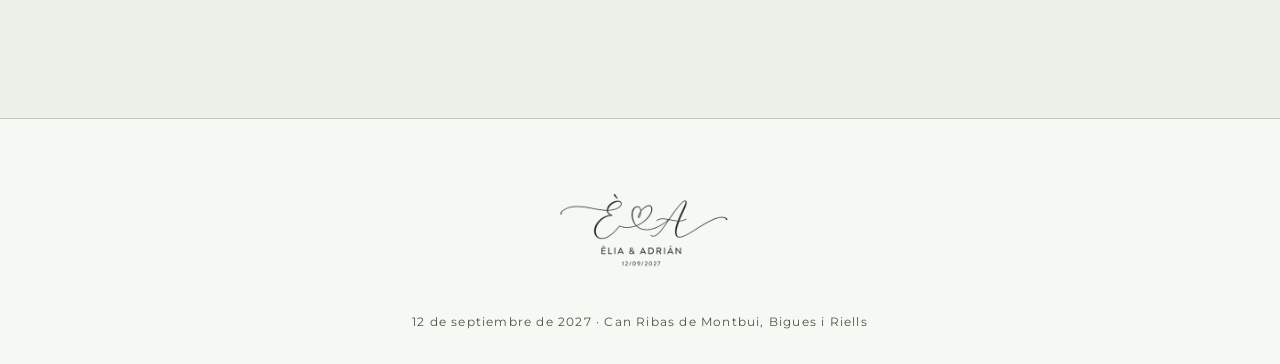
==== commit 808ff7cd: "fix: use first guest name as Netlify submitter, remove visible name field Co-Authored-By: Claude Son" ====
--- a/index.html
+++ b/index.html
@@ -569,19 +569,8 @@
             <input type="hidden" name="form-name" value="rsvp" />
             <p class="hidden" aria-hidden="true"><input name="bot-field" tabindex="-1" autocomplete="off" /></p>
 
-            <!-- Name -->
-            <div class="form-group">
-              <label for="rsvp-name" data-i18n="rsvp-name-label">Nom i cognoms</label>
-              <input
-                id="rsvp-name"
-                type="text"
-                name="name"
-                data-i18n-ph="rsvp-name-ph"
-                placeholder="El vostre nom complet"
-                required
-                autocomplete="name"
-              />
-            </div>
+            <!-- Hidden submitter name — filled from first guest before submit -->
+            <input type="hidden" name="name" id="submitter-name-field" value="" />
 
             <!-- Attendance -->
             <div class="form-group">
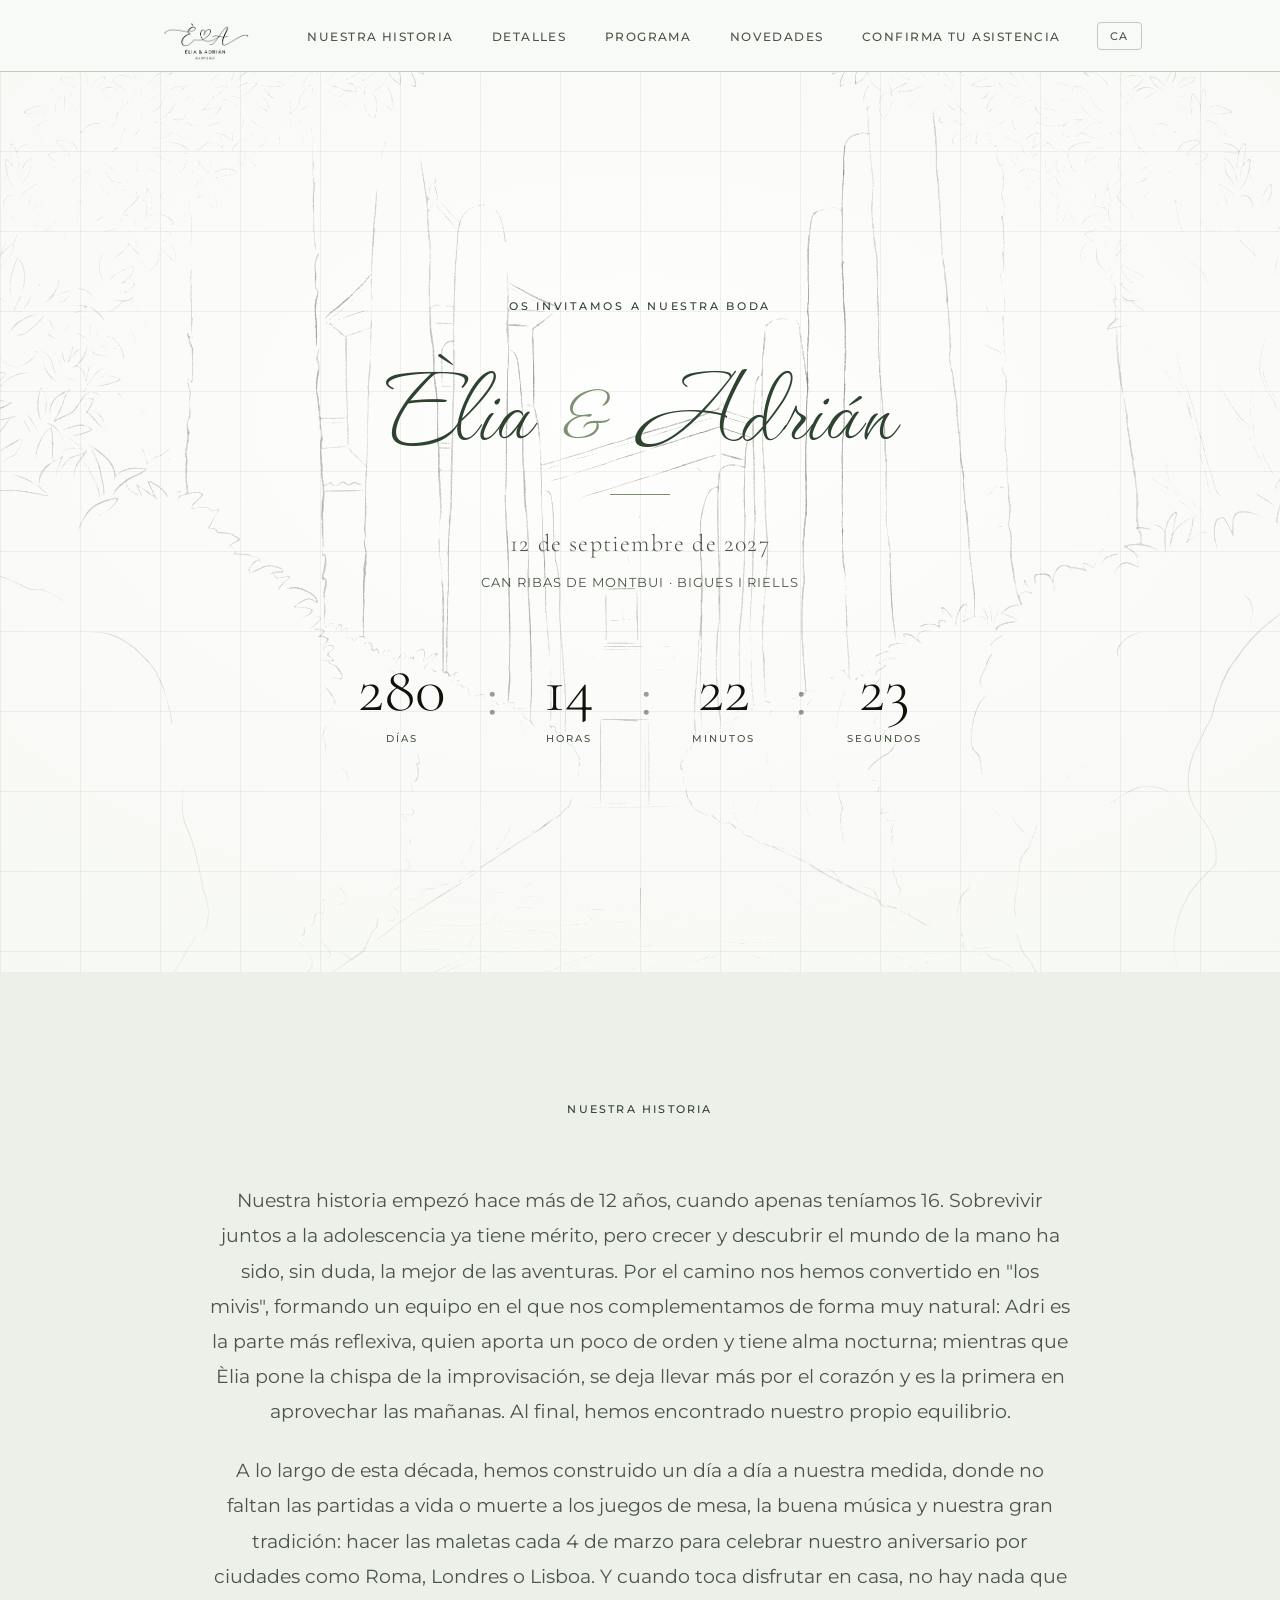
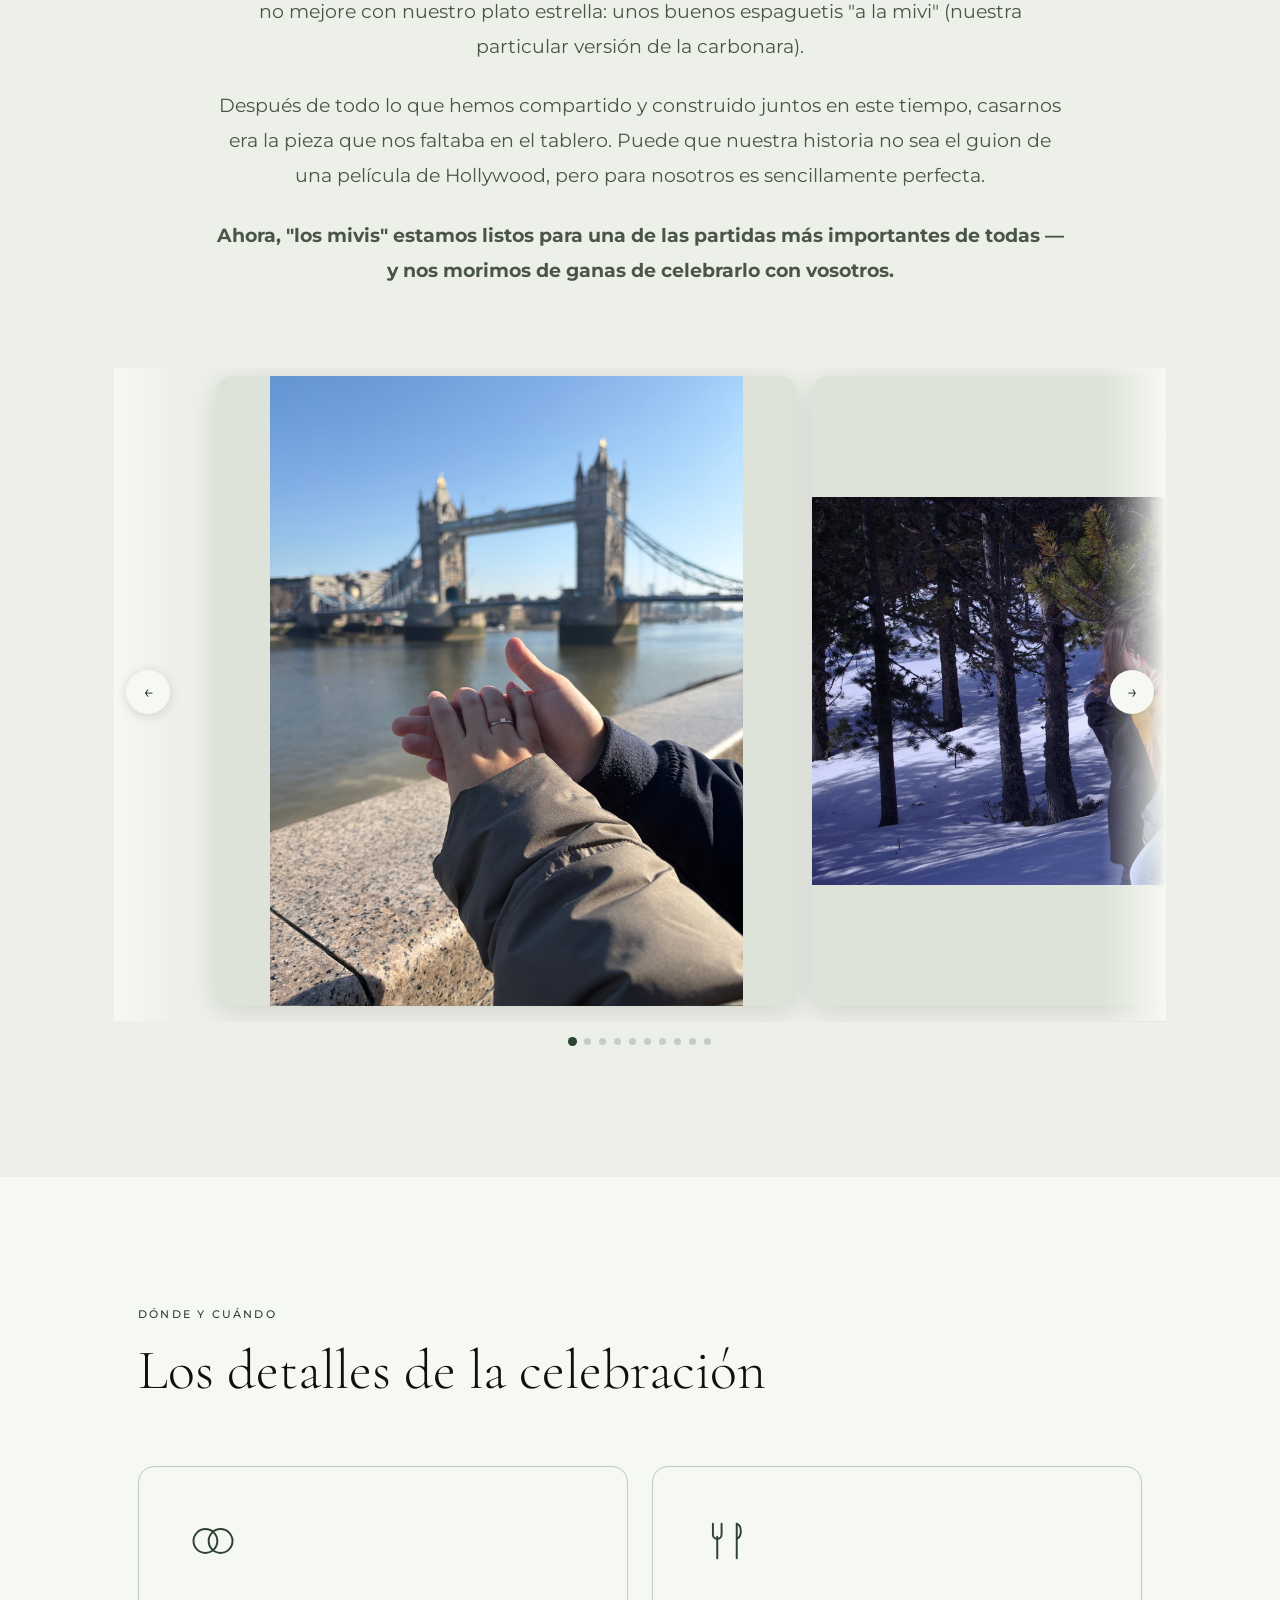
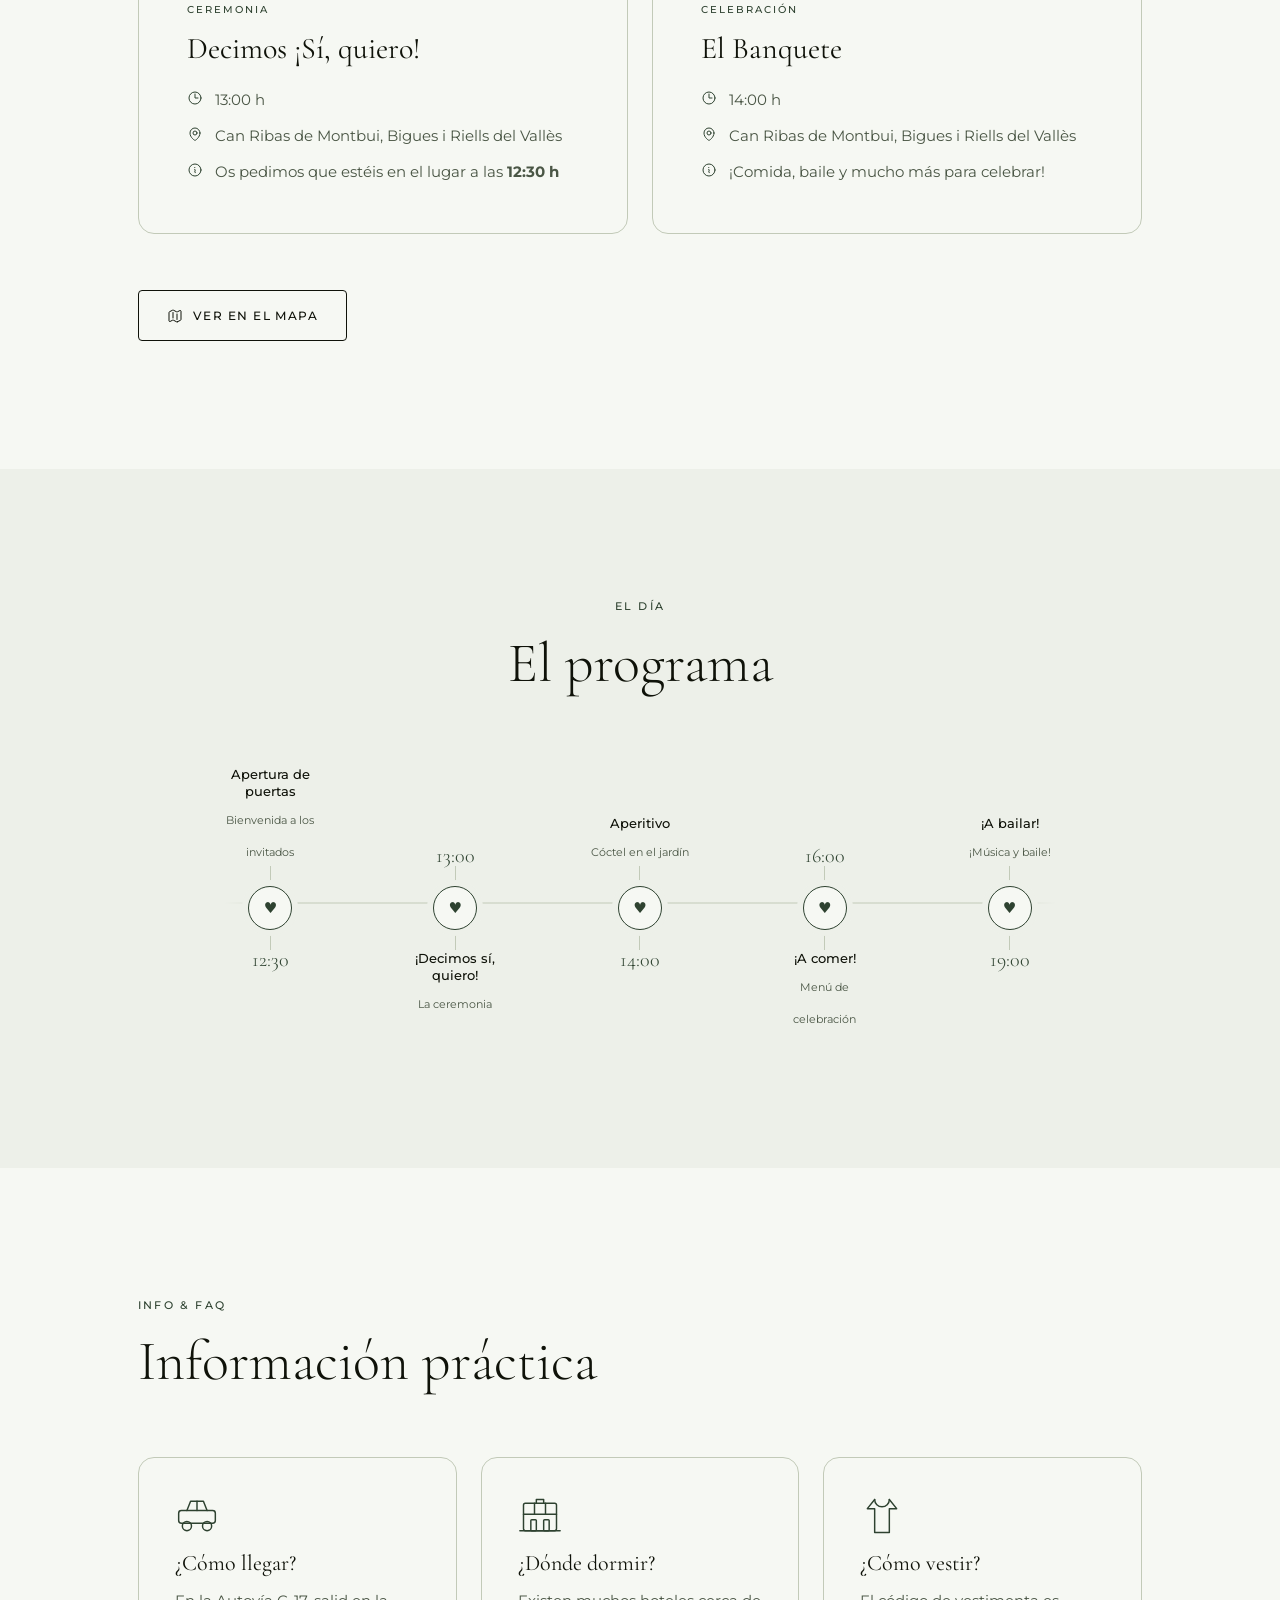
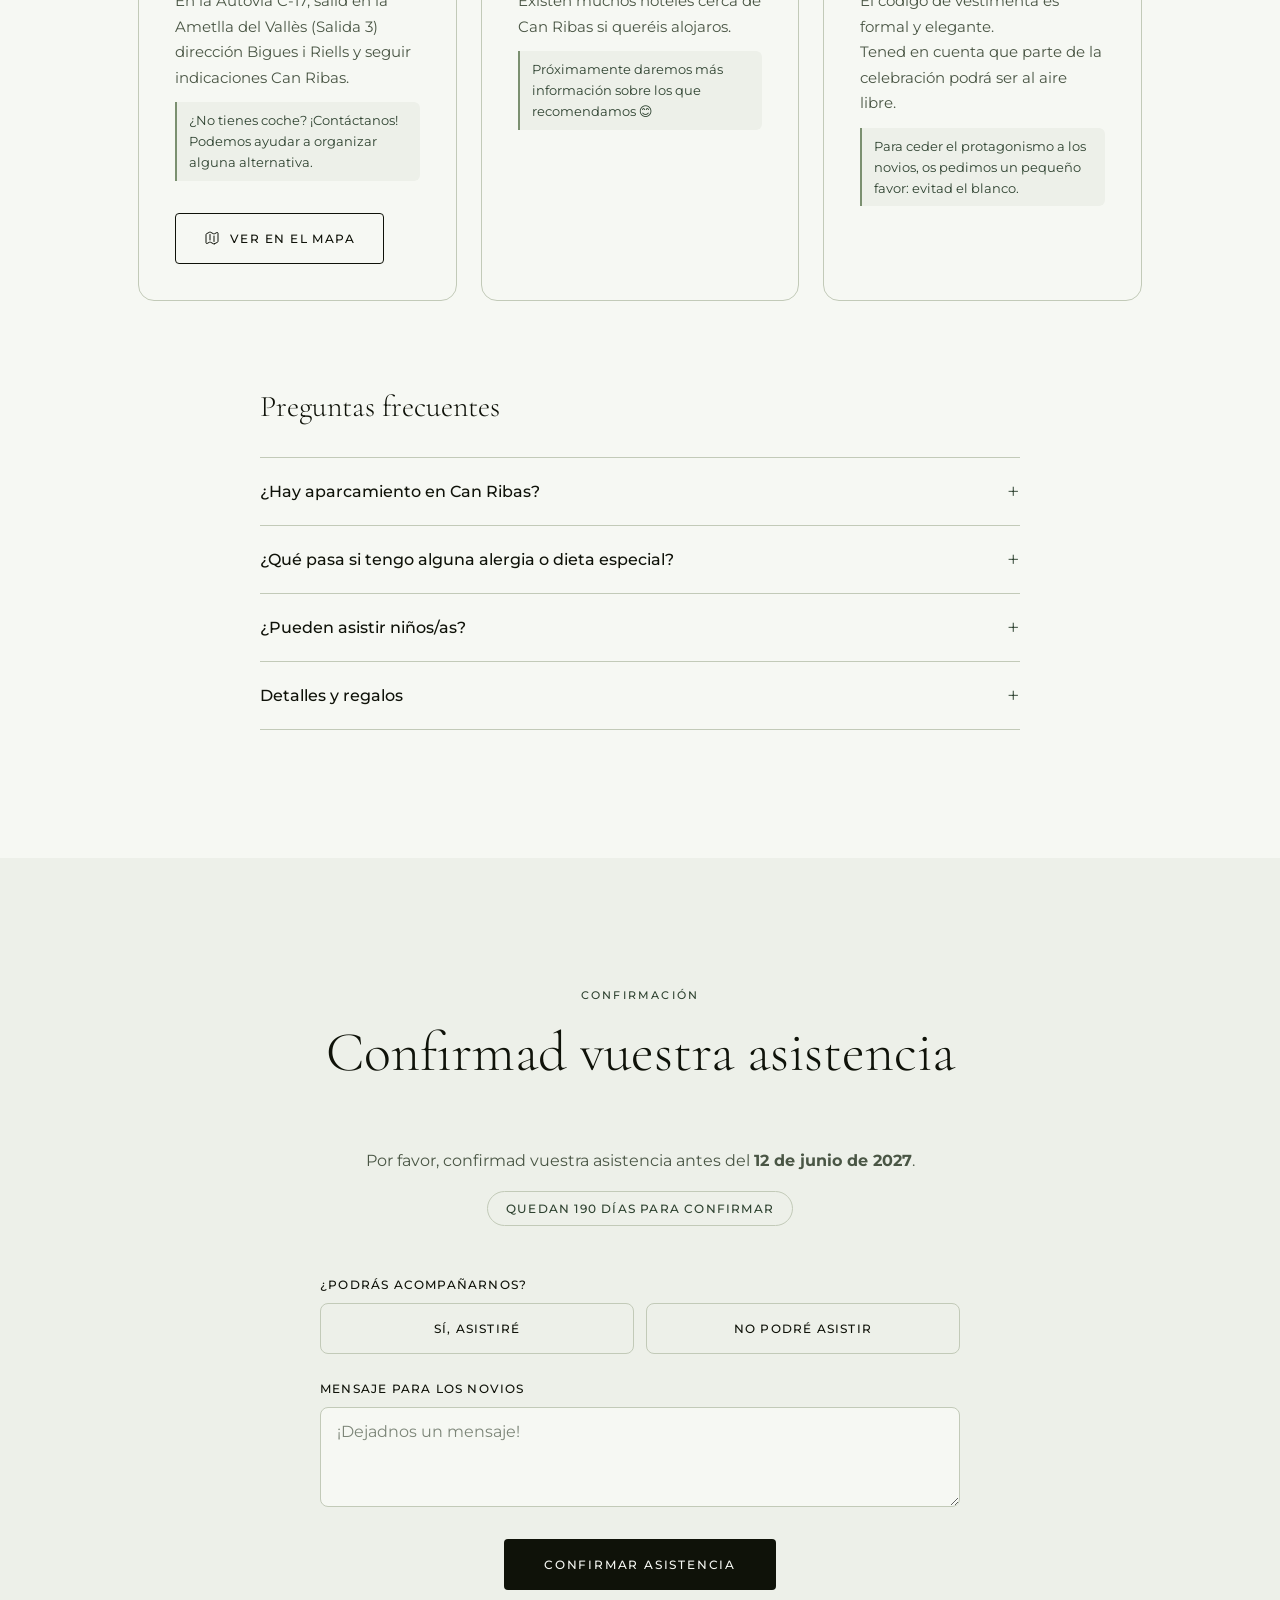
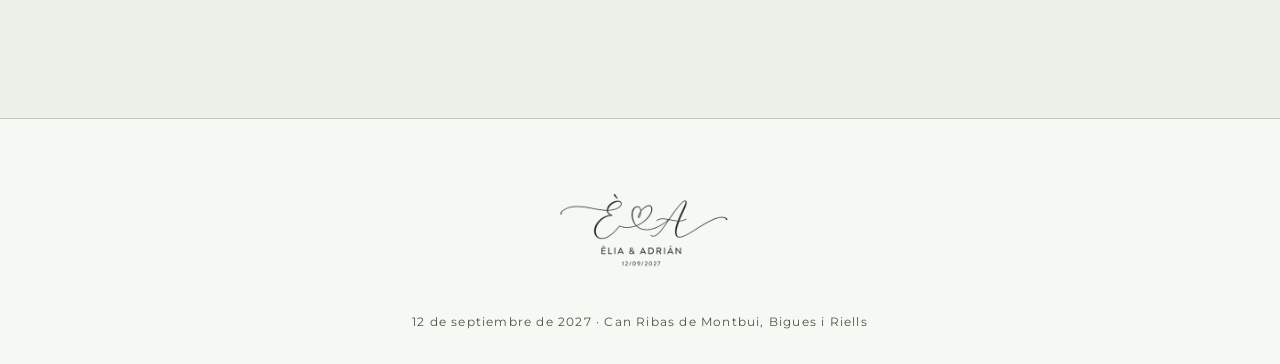
==== commit 1d65e971: "fix: clean up Netlify form CSV output - Register static guest_1–guest_10 fields so Netlify creates a" ====
--- a/index.html
+++ b/index.html
@@ -609,6 +609,20 @@
             <input type="hidden" name="guest_count"  id="guest-count-field"   value="0" />
             <input type="hidden" name="has_children" id="has-children-field"  value="No" />
 
+            <!-- Netlify field registration — static so Netlify registers all guest columns at deploy time -->
+            <div aria-hidden="true" style="display:none">
+              <input name="guest_1_name"  /><input name="guest_1_type"  /><input name="guest_1_dietary"  />
+              <input name="guest_2_name"  /><input name="guest_2_type"  /><input name="guest_2_dietary"  />
+              <input name="guest_3_name"  /><input name="guest_3_type"  /><input name="guest_3_dietary"  />
+              <input name="guest_4_name"  /><input name="guest_4_type"  /><input name="guest_4_dietary"  />
+              <input name="guest_5_name"  /><input name="guest_5_type"  /><input name="guest_5_dietary"  />
+              <input name="guest_6_name"  /><input name="guest_6_type"  /><input name="guest_6_dietary"  />
+              <input name="guest_7_name"  /><input name="guest_7_type"  /><input name="guest_7_dietary"  />
+              <input name="guest_8_name"  /><input name="guest_8_type"  /><input name="guest_8_dietary"  />
+              <input name="guest_9_name"  /><input name="guest_9_type"  /><input name="guest_9_dietary"  />
+              <input name="guest_10_name" /><input name="guest_10_type" /><input name="guest_10_dietary" />
+            </div>
+
             <!-- Message -->
             <div class="form-group">
               <label for="rsvp-message" data-i18n="rsvp-message-label">Missatge per als nuvis</label>
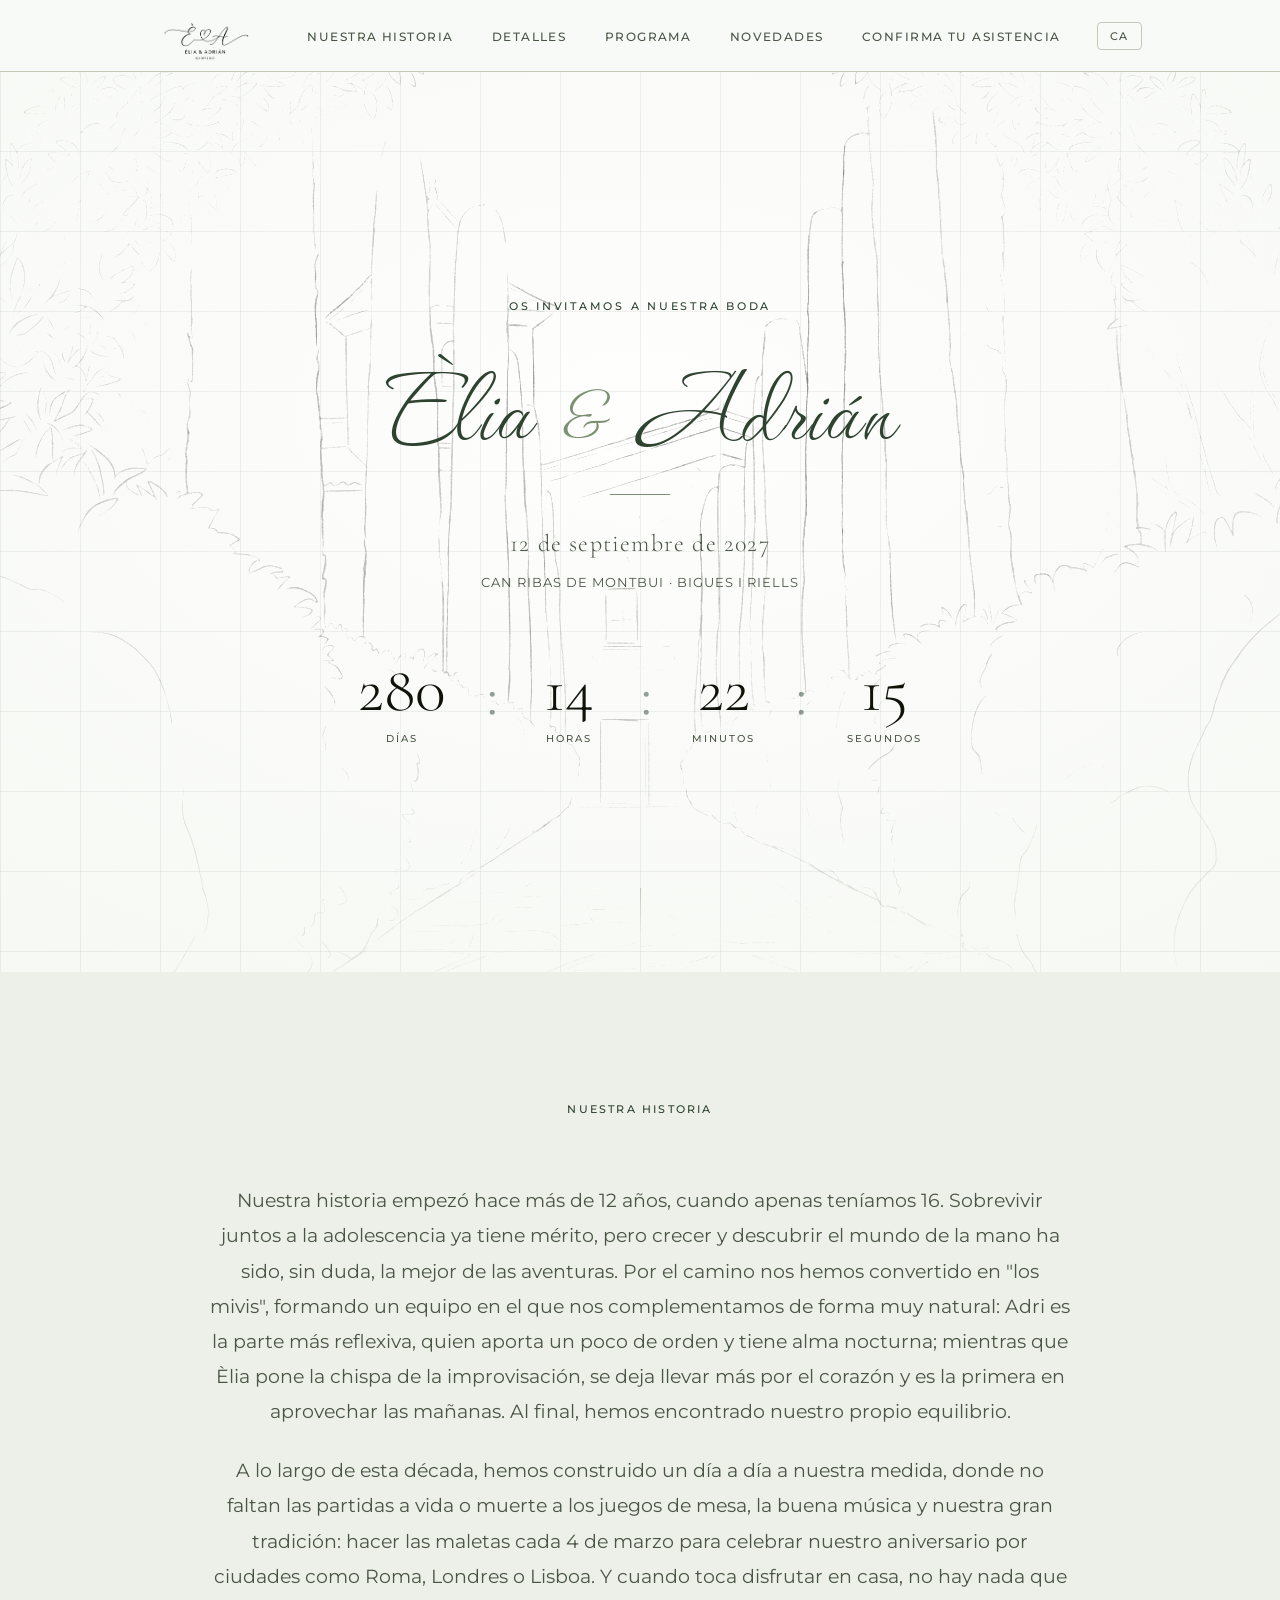
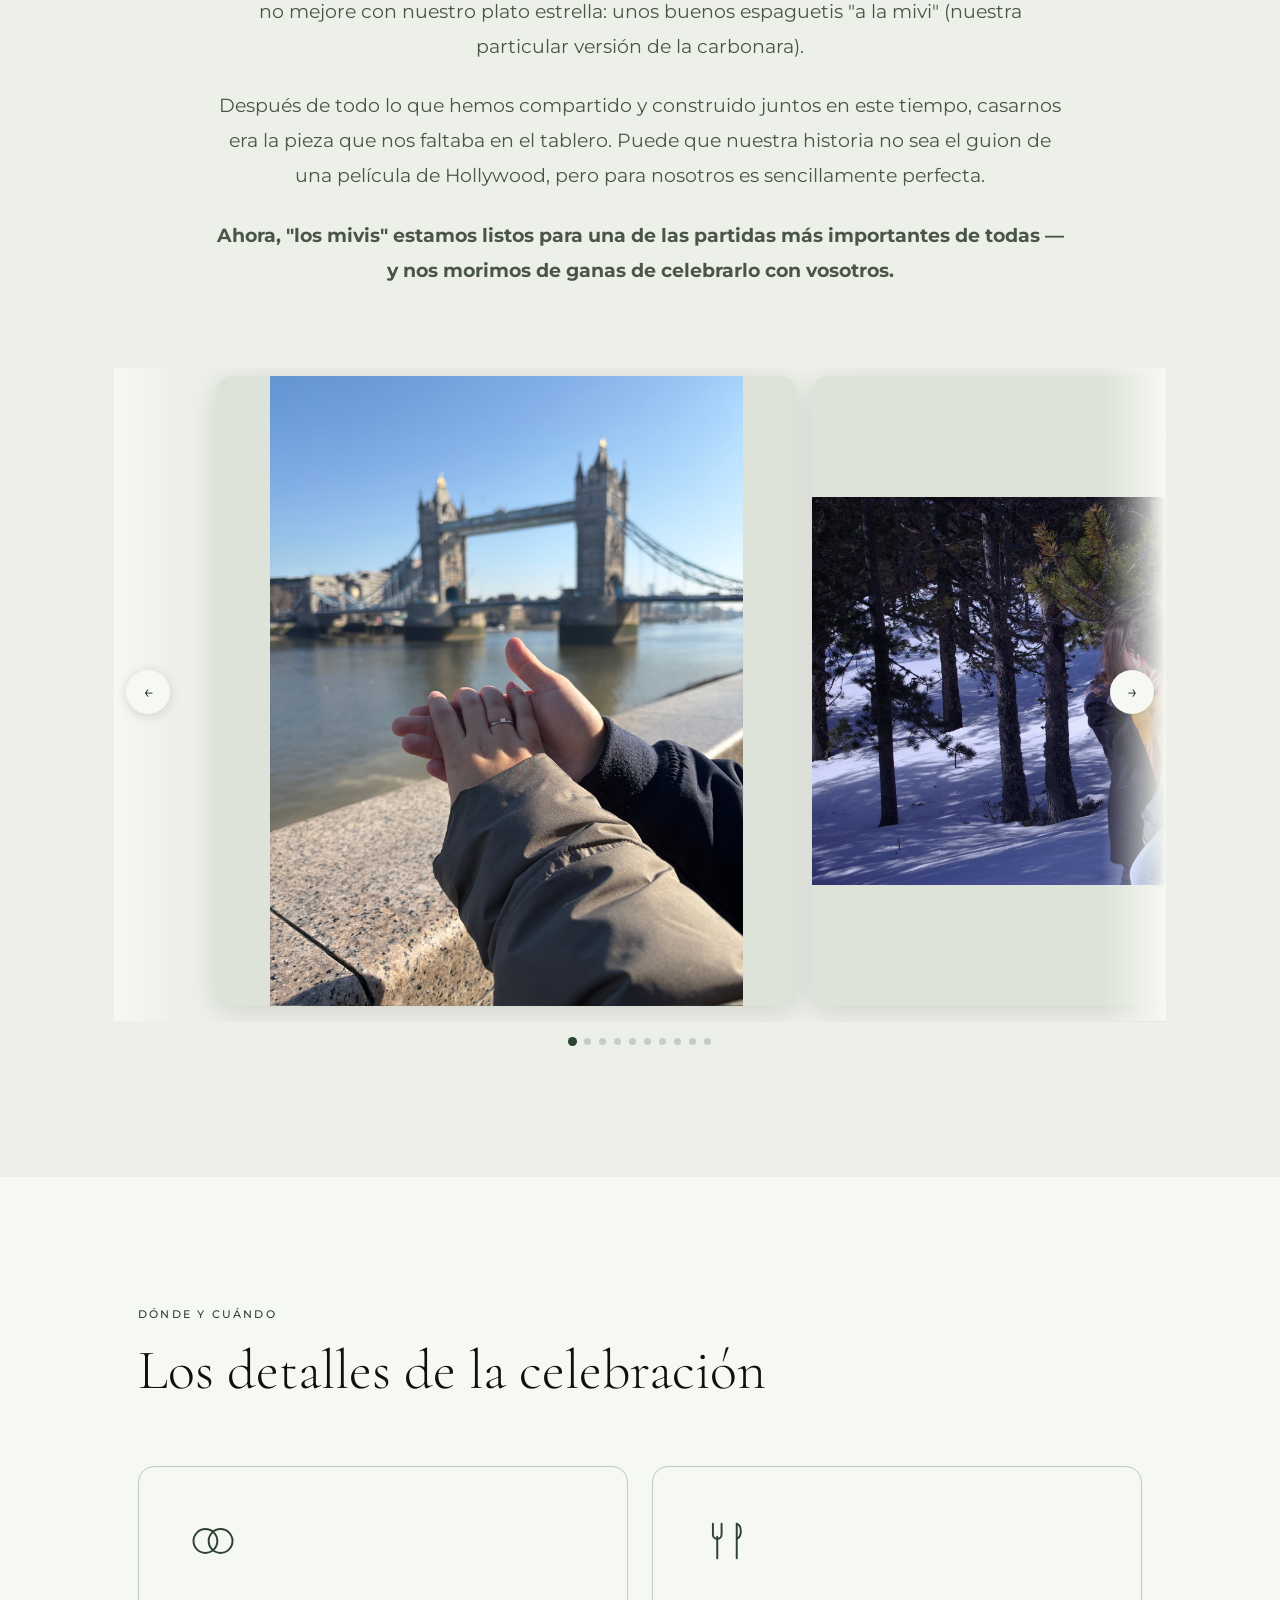
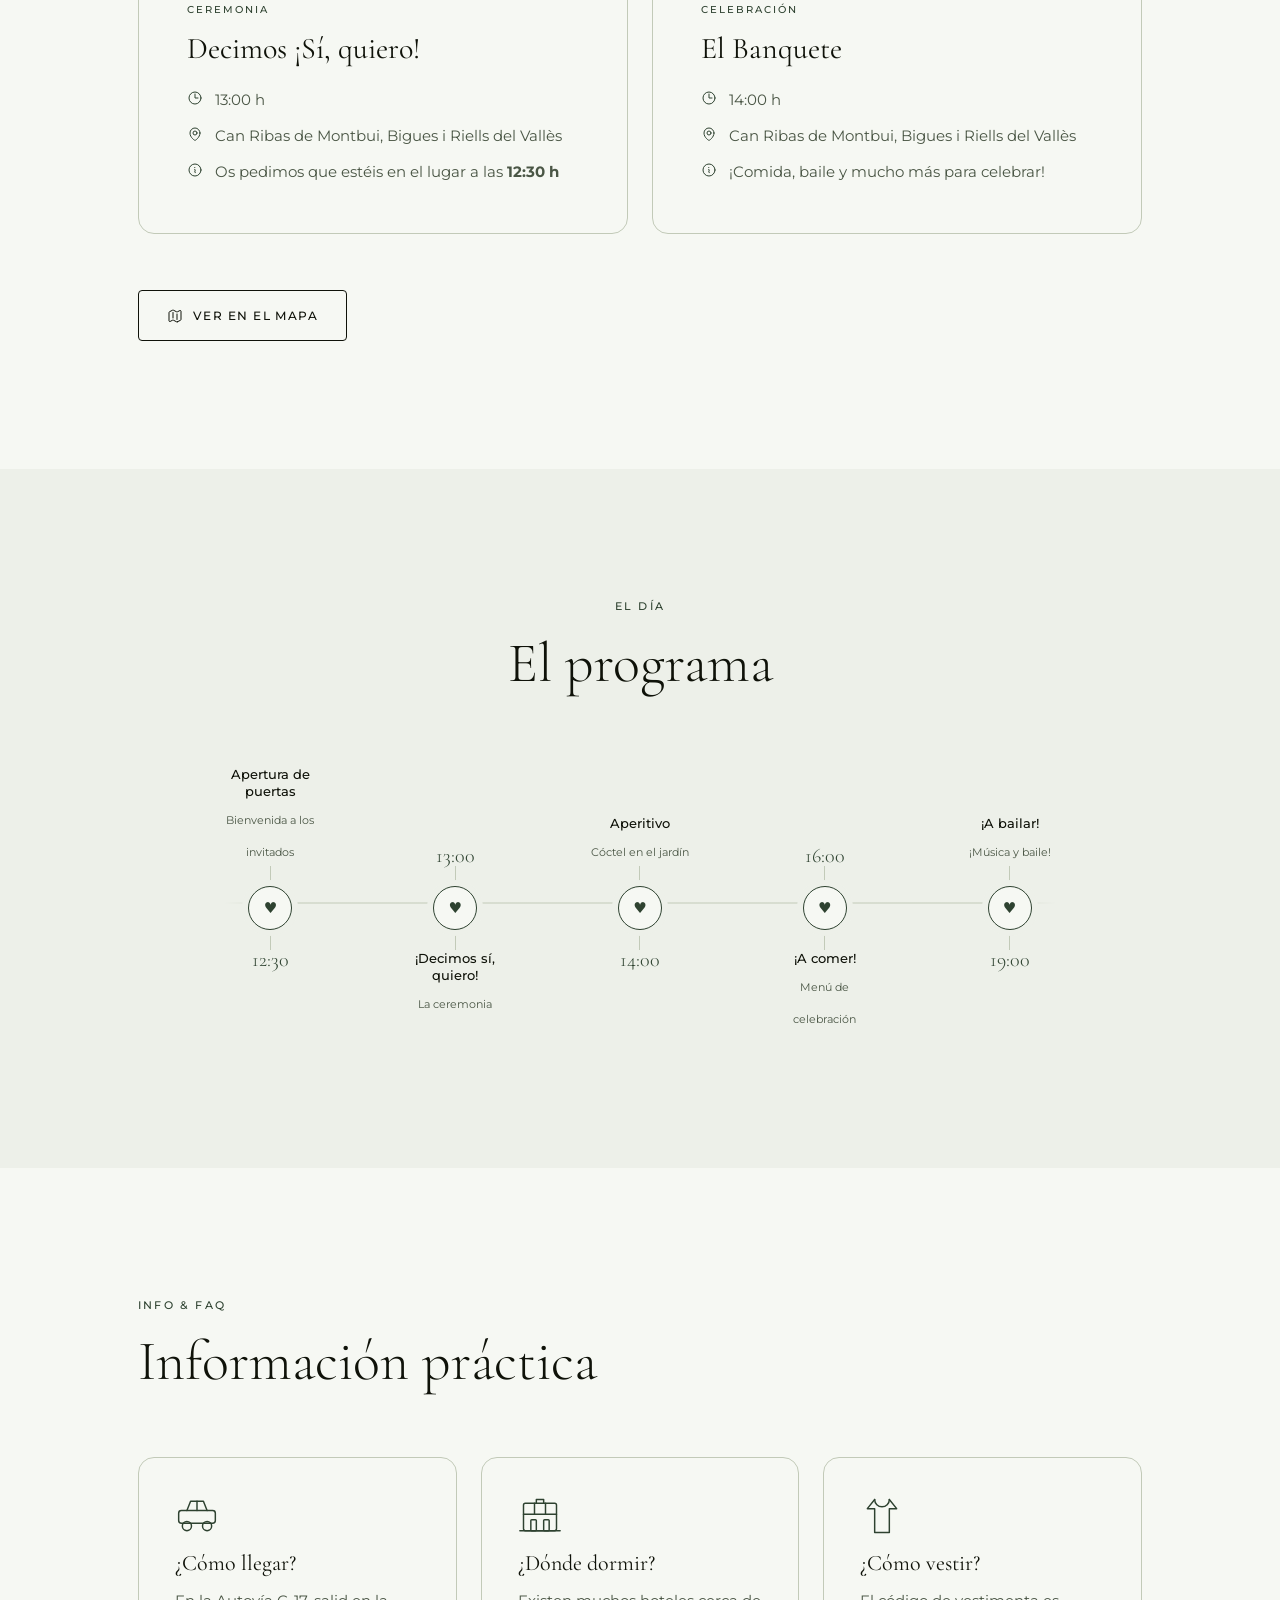
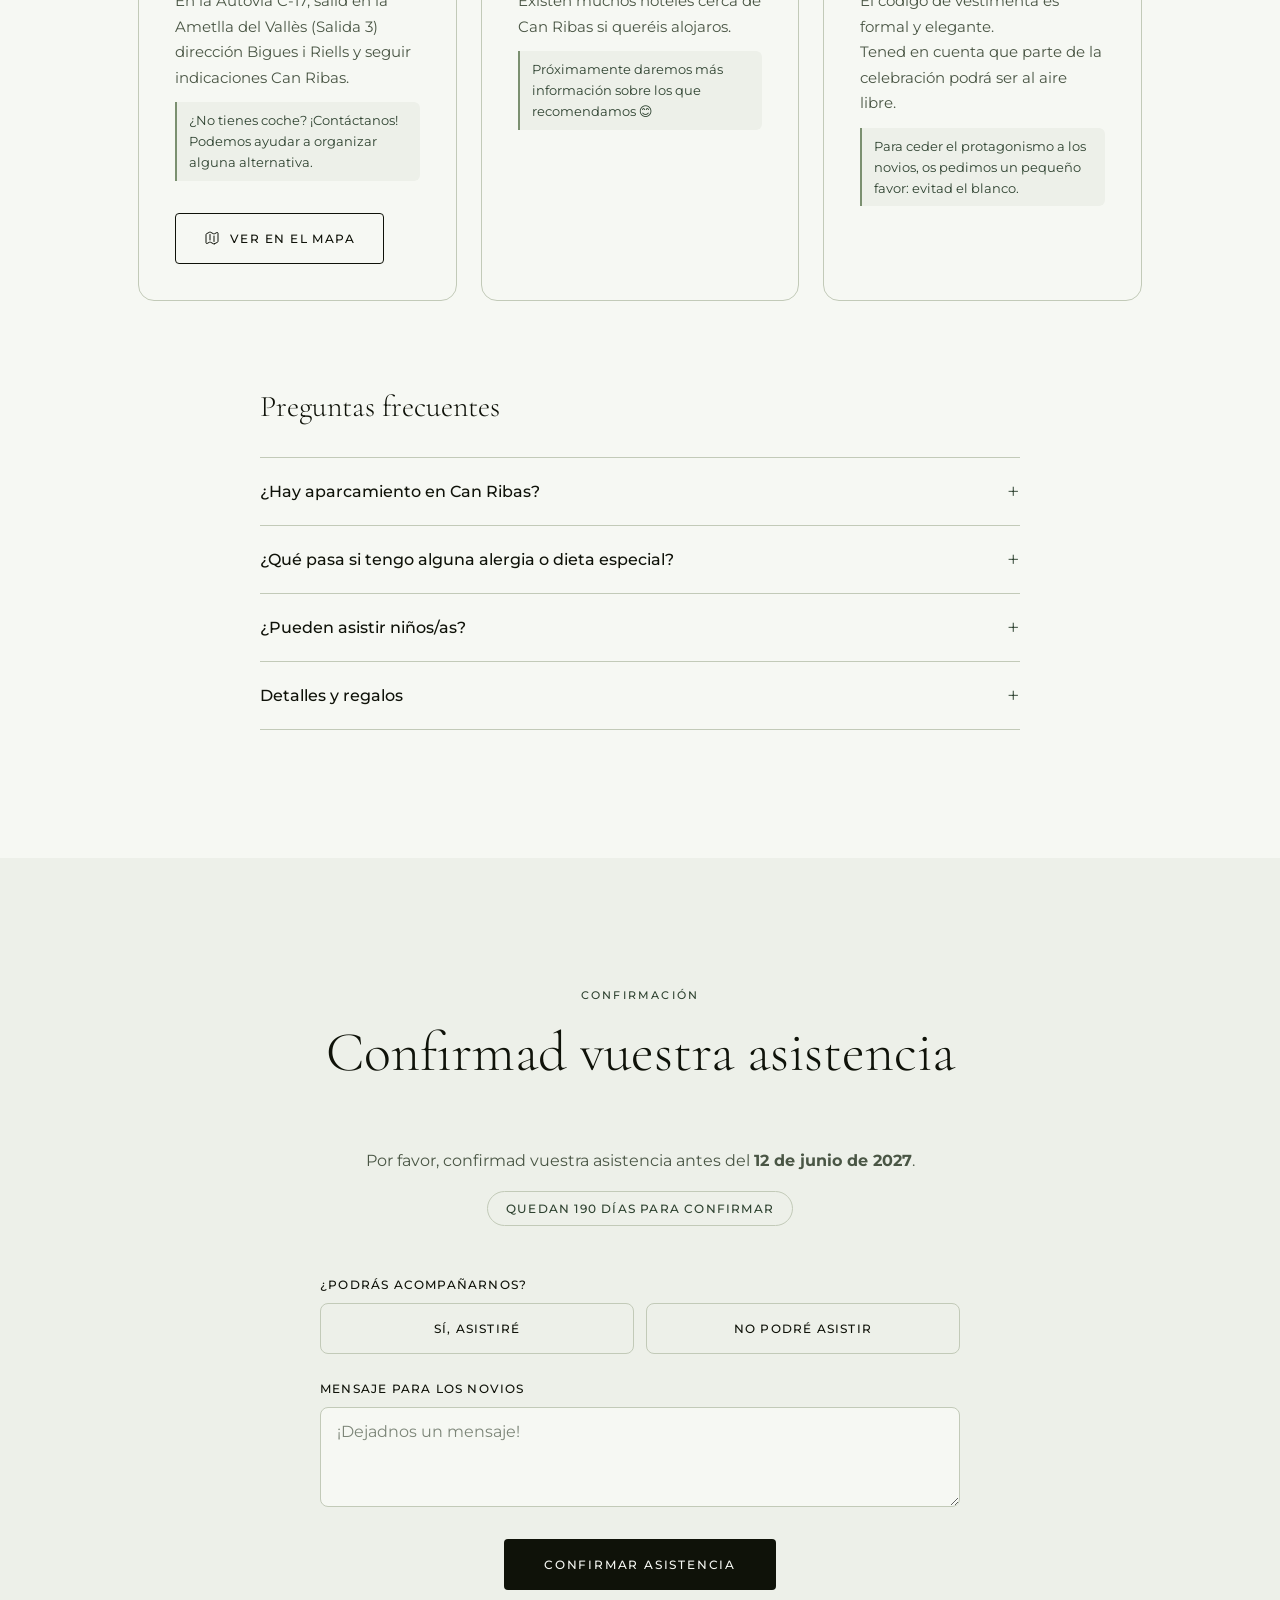
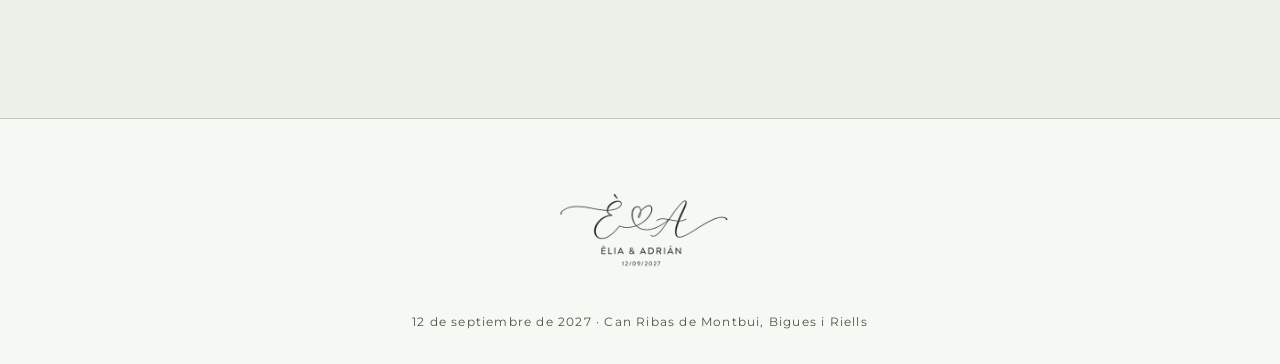
==== commit d71ed8fe: "fix: disable Netlify registration inputs so FormData skips duplicates The dummy inputs shared names " ====
--- a/index.html
+++ b/index.html
@@ -609,18 +609,18 @@
             <input type="hidden" name="guest_count"  id="guest-count-field"   value="0" />
             <input type="hidden" name="has_children" id="has-children-field"  value="No" />
 
-            <!-- Netlify field registration — static so Netlify registers all guest columns at deploy time -->
+            <!-- Netlify field registration — disabled so FormData skips them, but Netlify sees them in static HTML -->
             <div aria-hidden="true" style="display:none">
-              <input name="guest_1_name"  /><input name="guest_1_type"  /><input name="guest_1_dietary"  />
-              <input name="guest_2_name"  /><input name="guest_2_type"  /><input name="guest_2_dietary"  />
-              <input name="guest_3_name"  /><input name="guest_3_type"  /><input name="guest_3_dietary"  />
-              <input name="guest_4_name"  /><input name="guest_4_type"  /><input name="guest_4_dietary"  />
-              <input name="guest_5_name"  /><input name="guest_5_type"  /><input name="guest_5_dietary"  />
-              <input name="guest_6_name"  /><input name="guest_6_type"  /><input name="guest_6_dietary"  />
-              <input name="guest_7_name"  /><input name="guest_7_type"  /><input name="guest_7_dietary"  />
-              <input name="guest_8_name"  /><input name="guest_8_type"  /><input name="guest_8_dietary"  />
-              <input name="guest_9_name"  /><input name="guest_9_type"  /><input name="guest_9_dietary"  />
-              <input name="guest_10_name" /><input name="guest_10_type" /><input name="guest_10_dietary" />
+              <input name="guest_1_name"  disabled /><input name="guest_1_type"  disabled /><input name="guest_1_dietary"  disabled />
+              <input name="guest_2_name"  disabled /><input name="guest_2_type"  disabled /><input name="guest_2_dietary"  disabled />
+              <input name="guest_3_name"  disabled /><input name="guest_3_type"  disabled /><input name="guest_3_dietary"  disabled />
+              <input name="guest_4_name"  disabled /><input name="guest_4_type"  disabled /><input name="guest_4_dietary"  disabled />
+              <input name="guest_5_name"  disabled /><input name="guest_5_type"  disabled /><input name="guest_5_dietary"  disabled />
+              <input name="guest_6_name"  disabled /><input name="guest_6_type"  disabled /><input name="guest_6_dietary"  disabled />
+              <input name="guest_7_name"  disabled /><input name="guest_7_type"  disabled /><input name="guest_7_dietary"  disabled />
+              <input name="guest_8_name"  disabled /><input name="guest_8_type"  disabled /><input name="guest_8_dietary"  disabled />
+              <input name="guest_9_name"  disabled /><input name="guest_9_type"  disabled /><input name="guest_9_dietary"  disabled />
+              <input name="guest_10_name" disabled /><input name="guest_10_type" disabled /><input name="guest_10_dietary" disabled />
             </div>
 
             <!-- Message -->
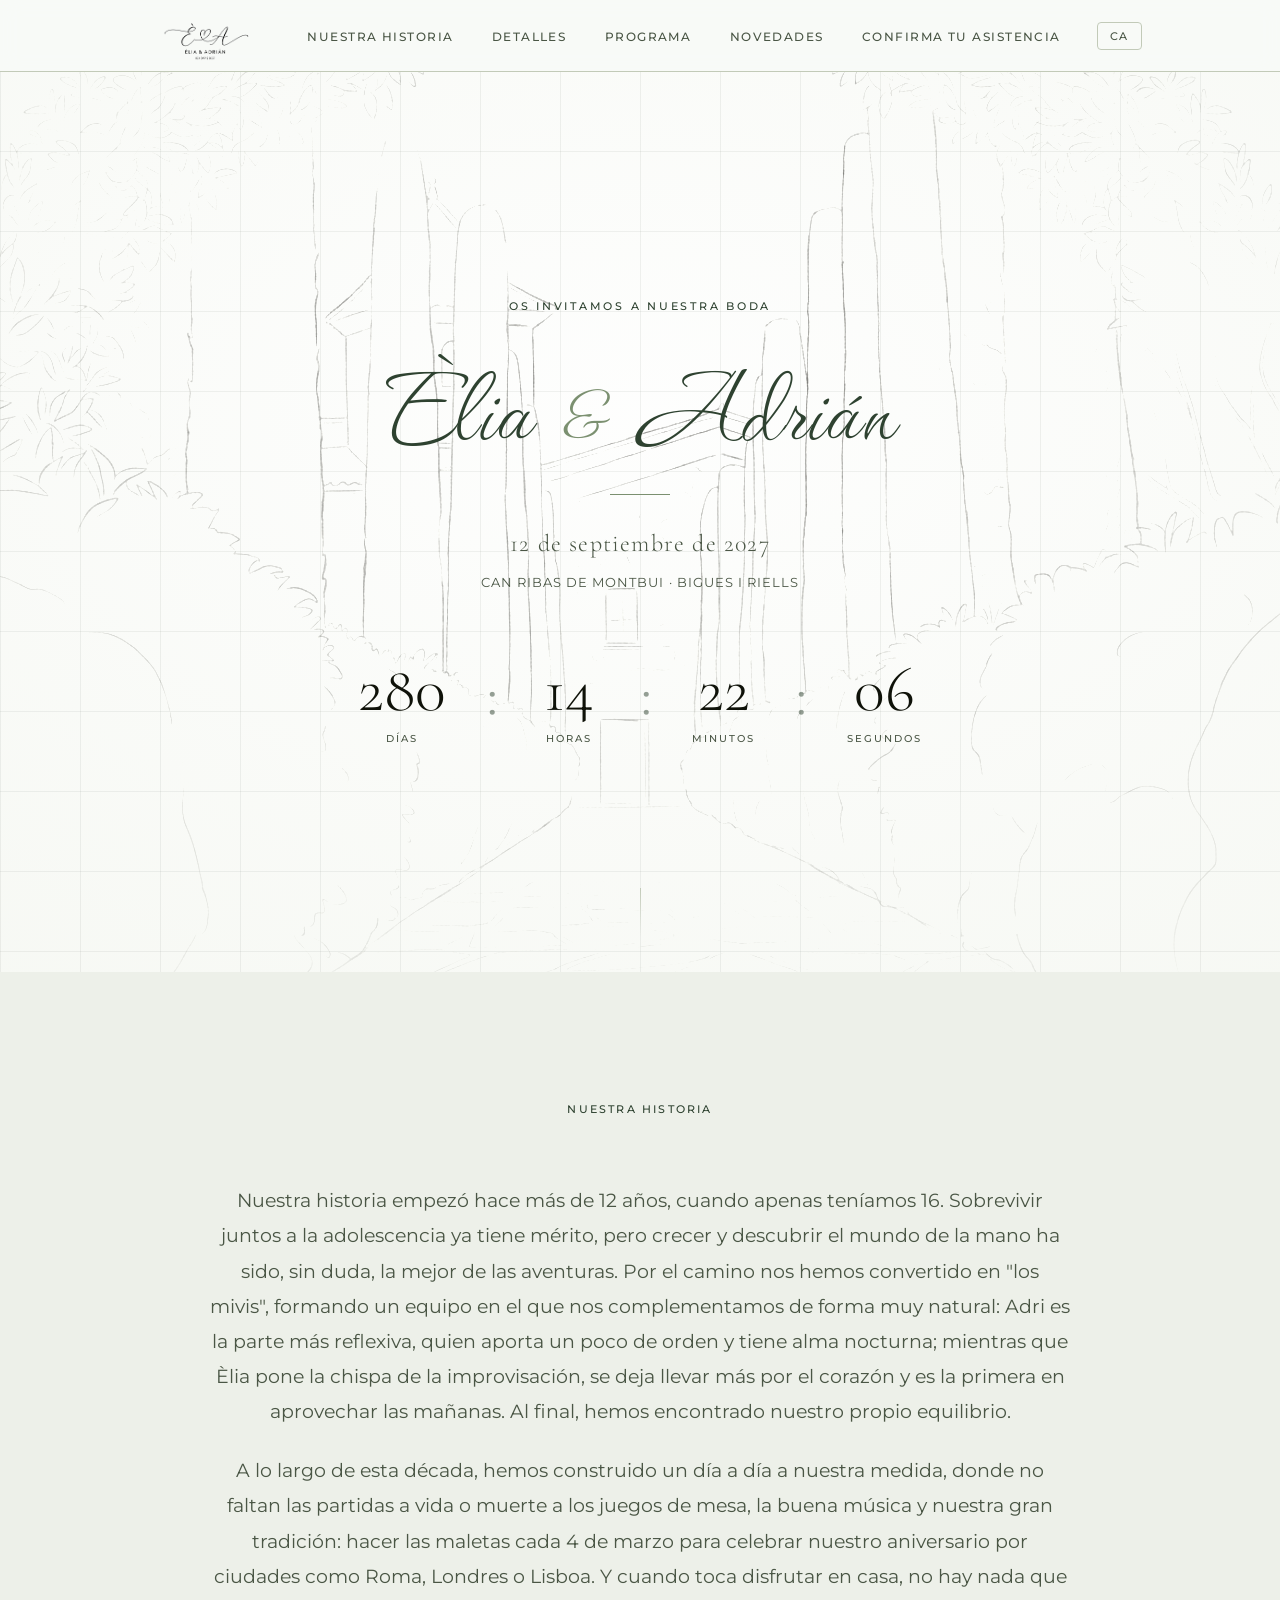
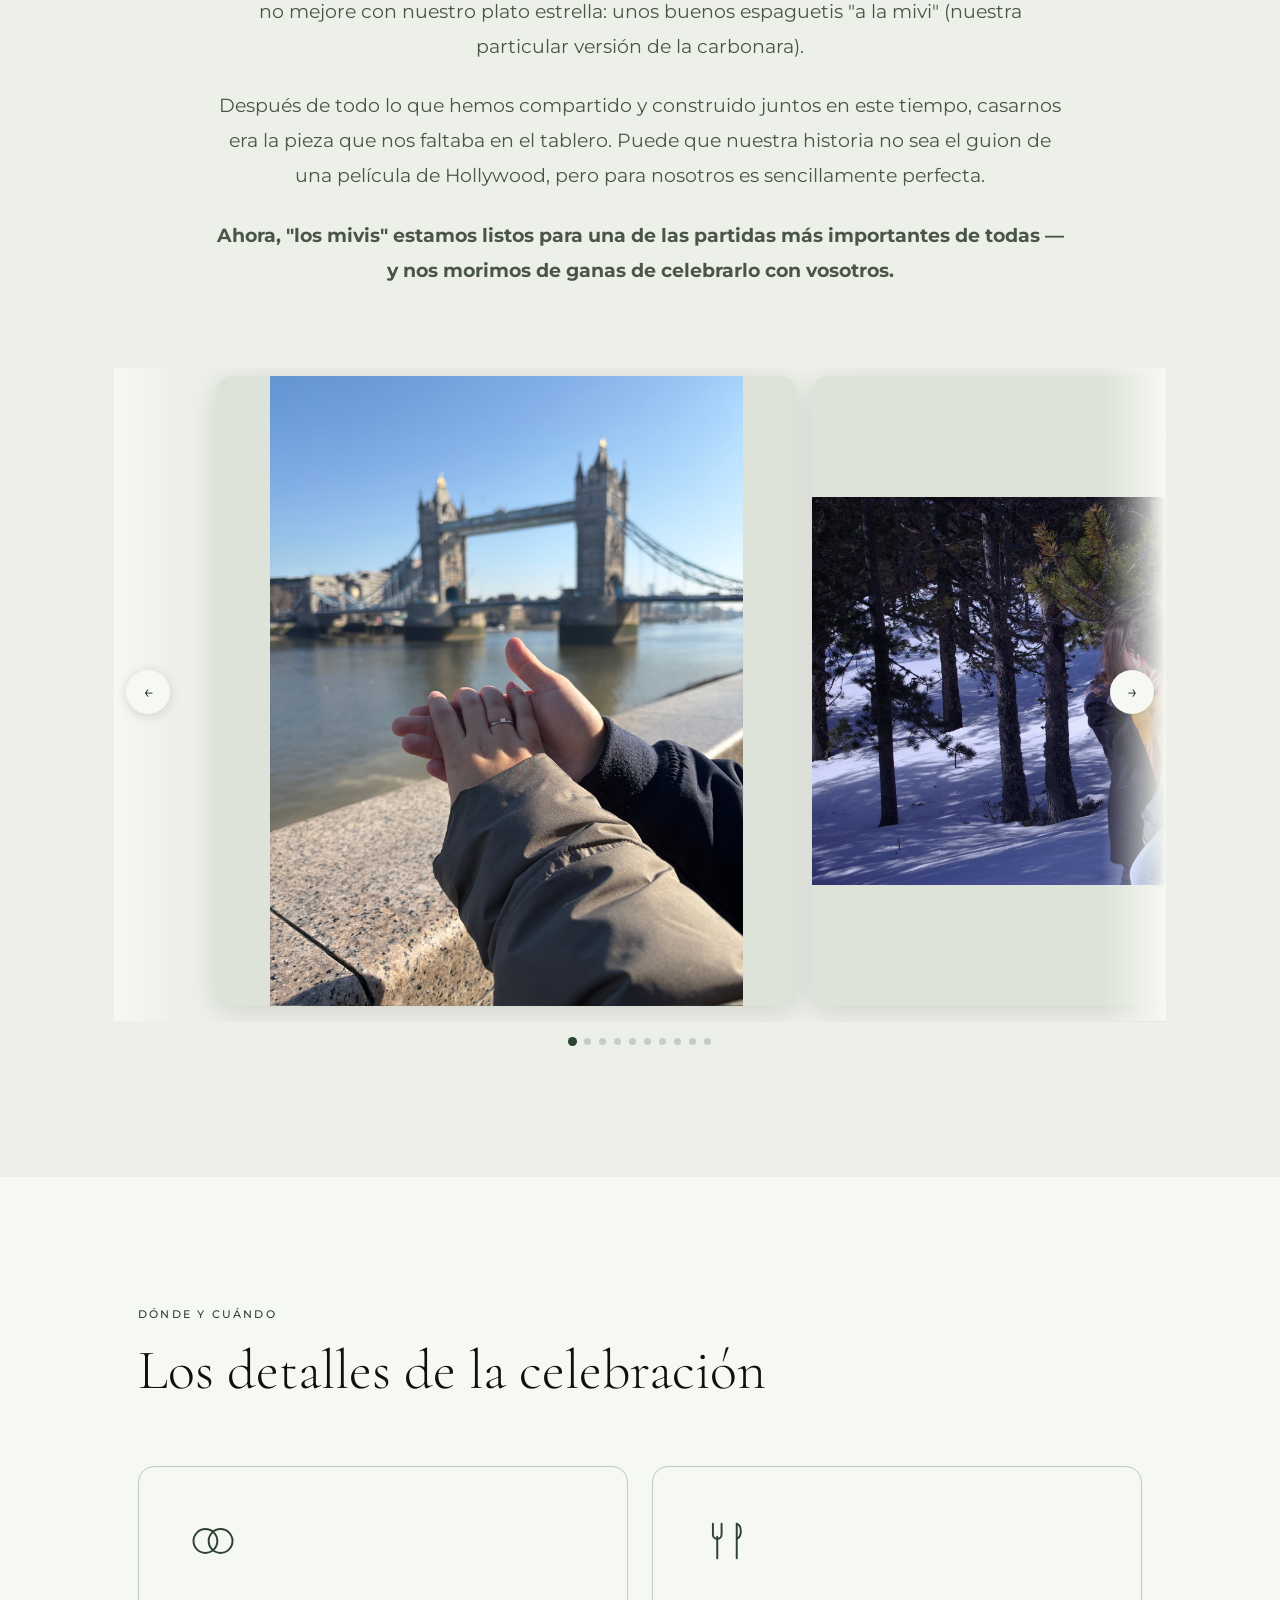
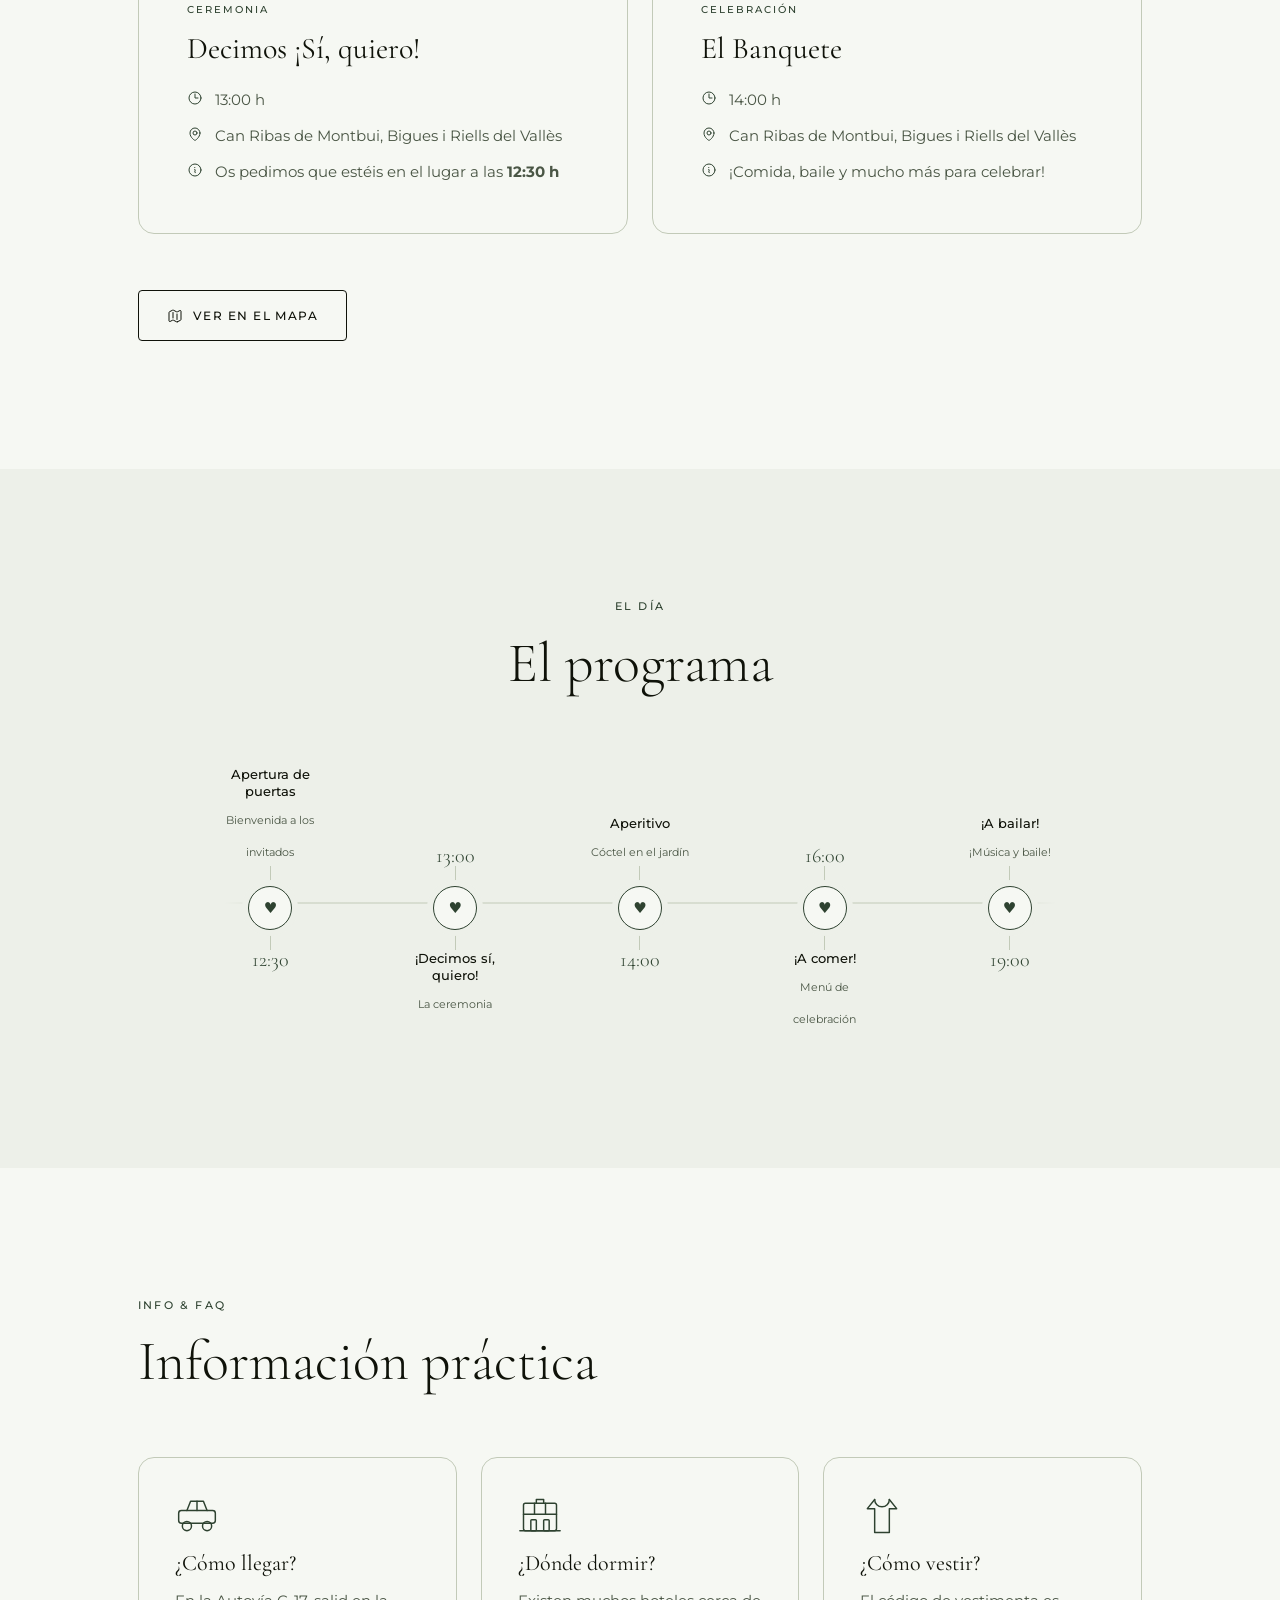
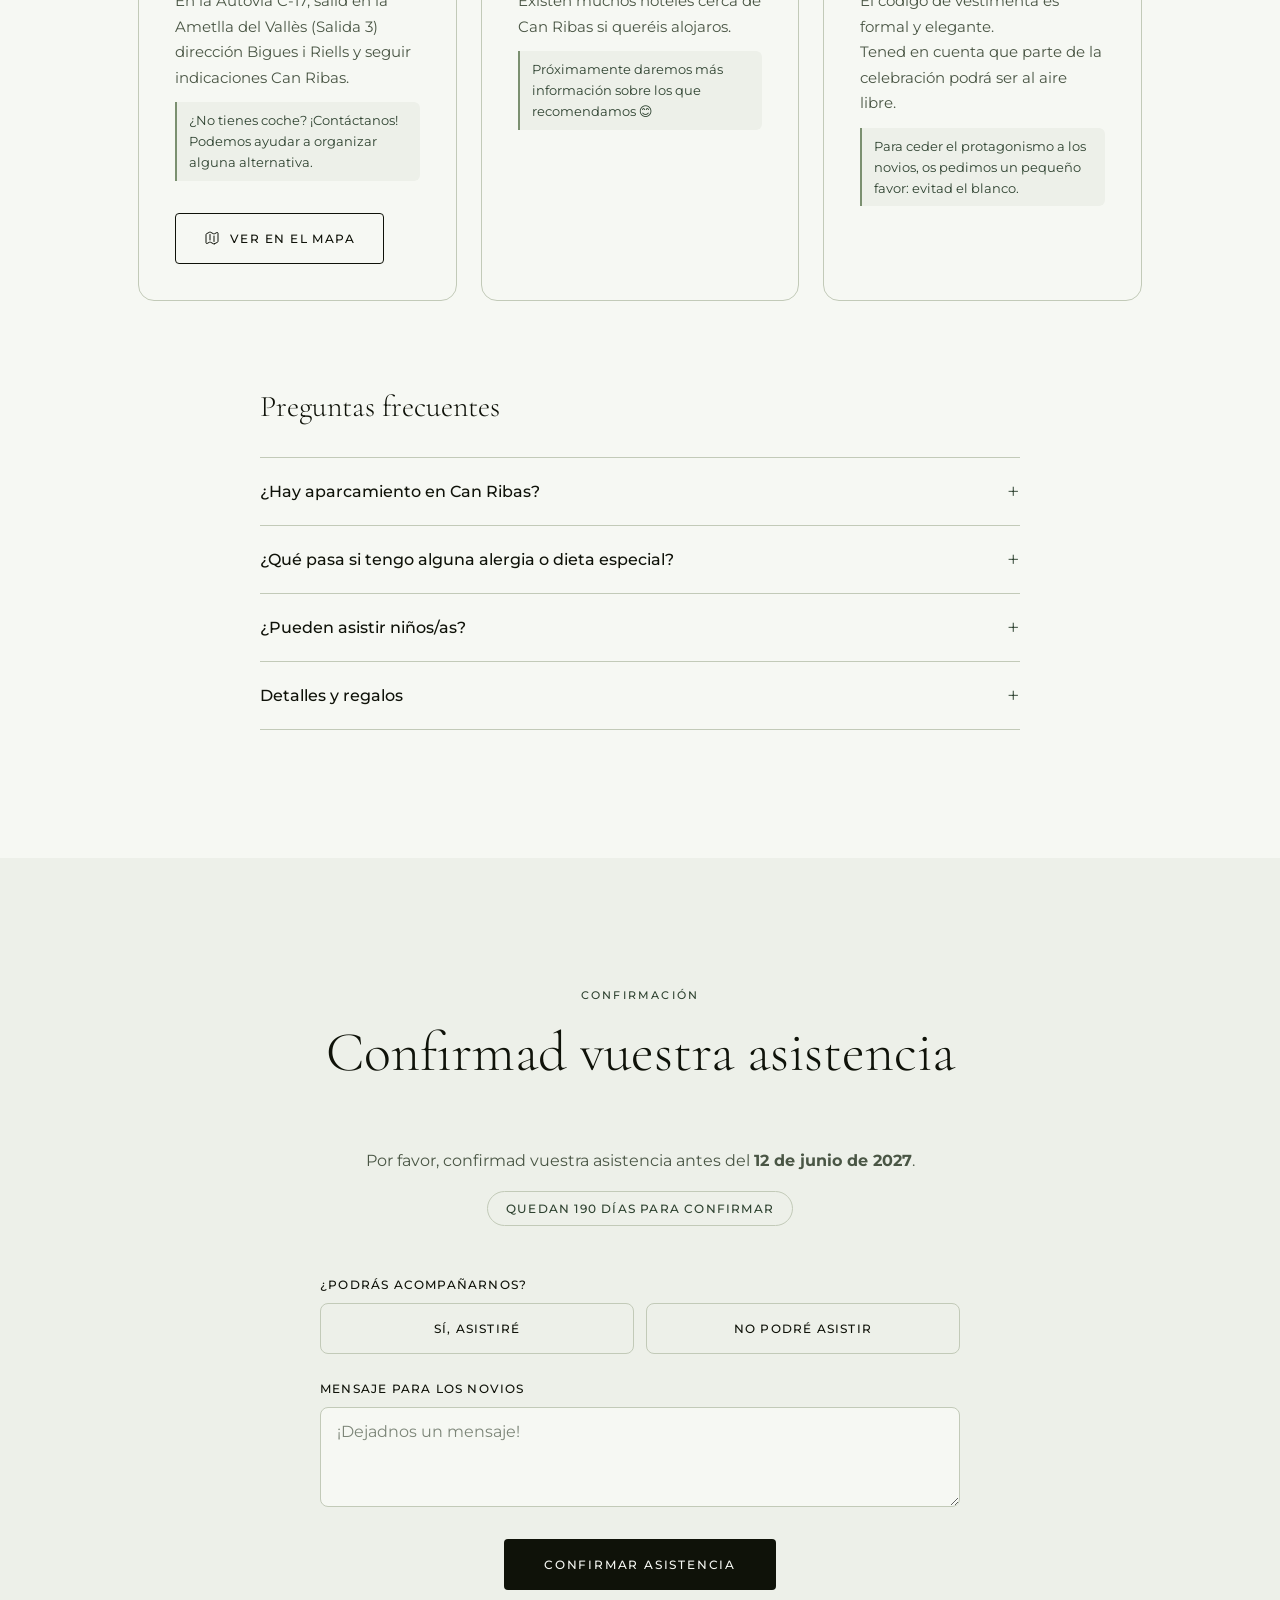
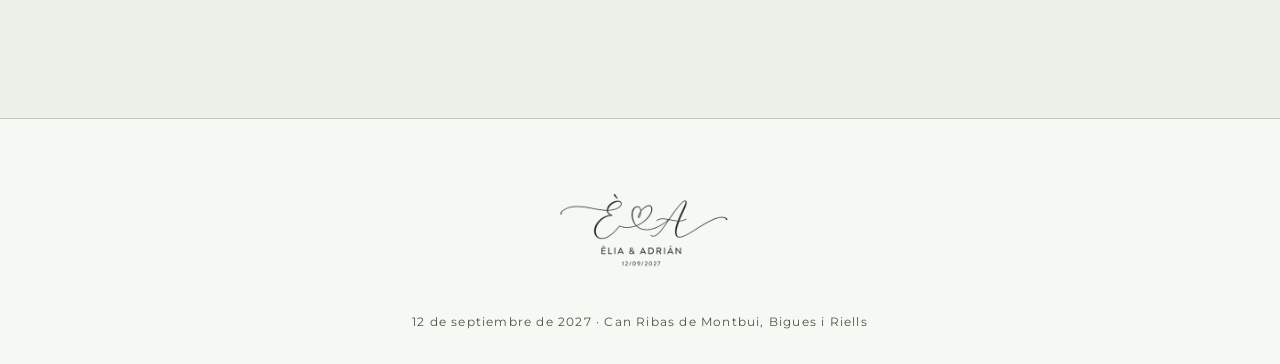
==== commit 2f0757ec: "feat: add submitted_at timestamp to Netlify form CSV Netlify's created_at column is server metadata " ====
--- a/index.html
+++ b/index.html
@@ -608,6 +608,7 @@
             <textarea name="guests" class="hidden" aria-hidden="true" tabindex="-1"></textarea>
             <input type="hidden" name="guest_count"  id="guest-count-field"   value="0" />
             <input type="hidden" name="has_children" id="has-children-field"  value="No" />
+            <input type="hidden" name="submitted_at" id="submitted-at-field"  value="" />
 
             <!-- Netlify field registration — disabled so FormData skips them, but Netlify sees them in static HTML -->
             <div aria-hidden="true" style="display:none">
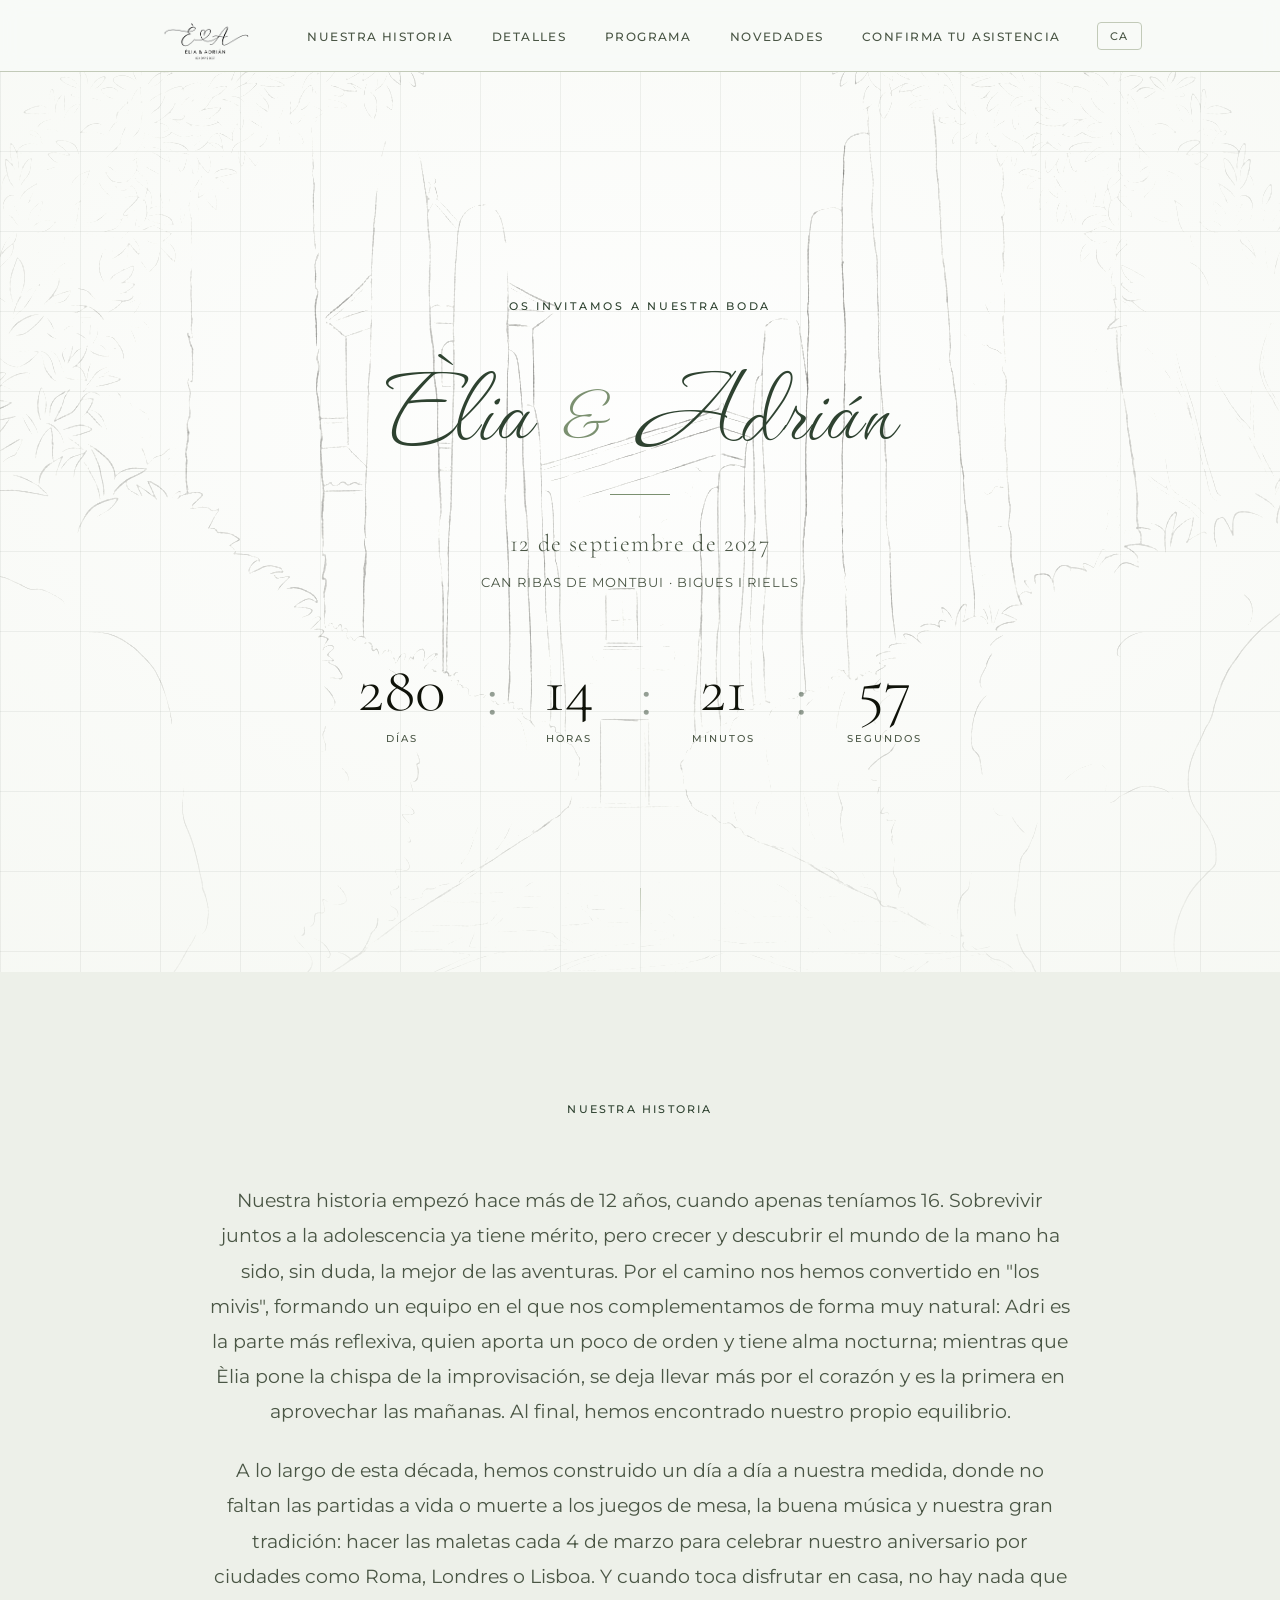
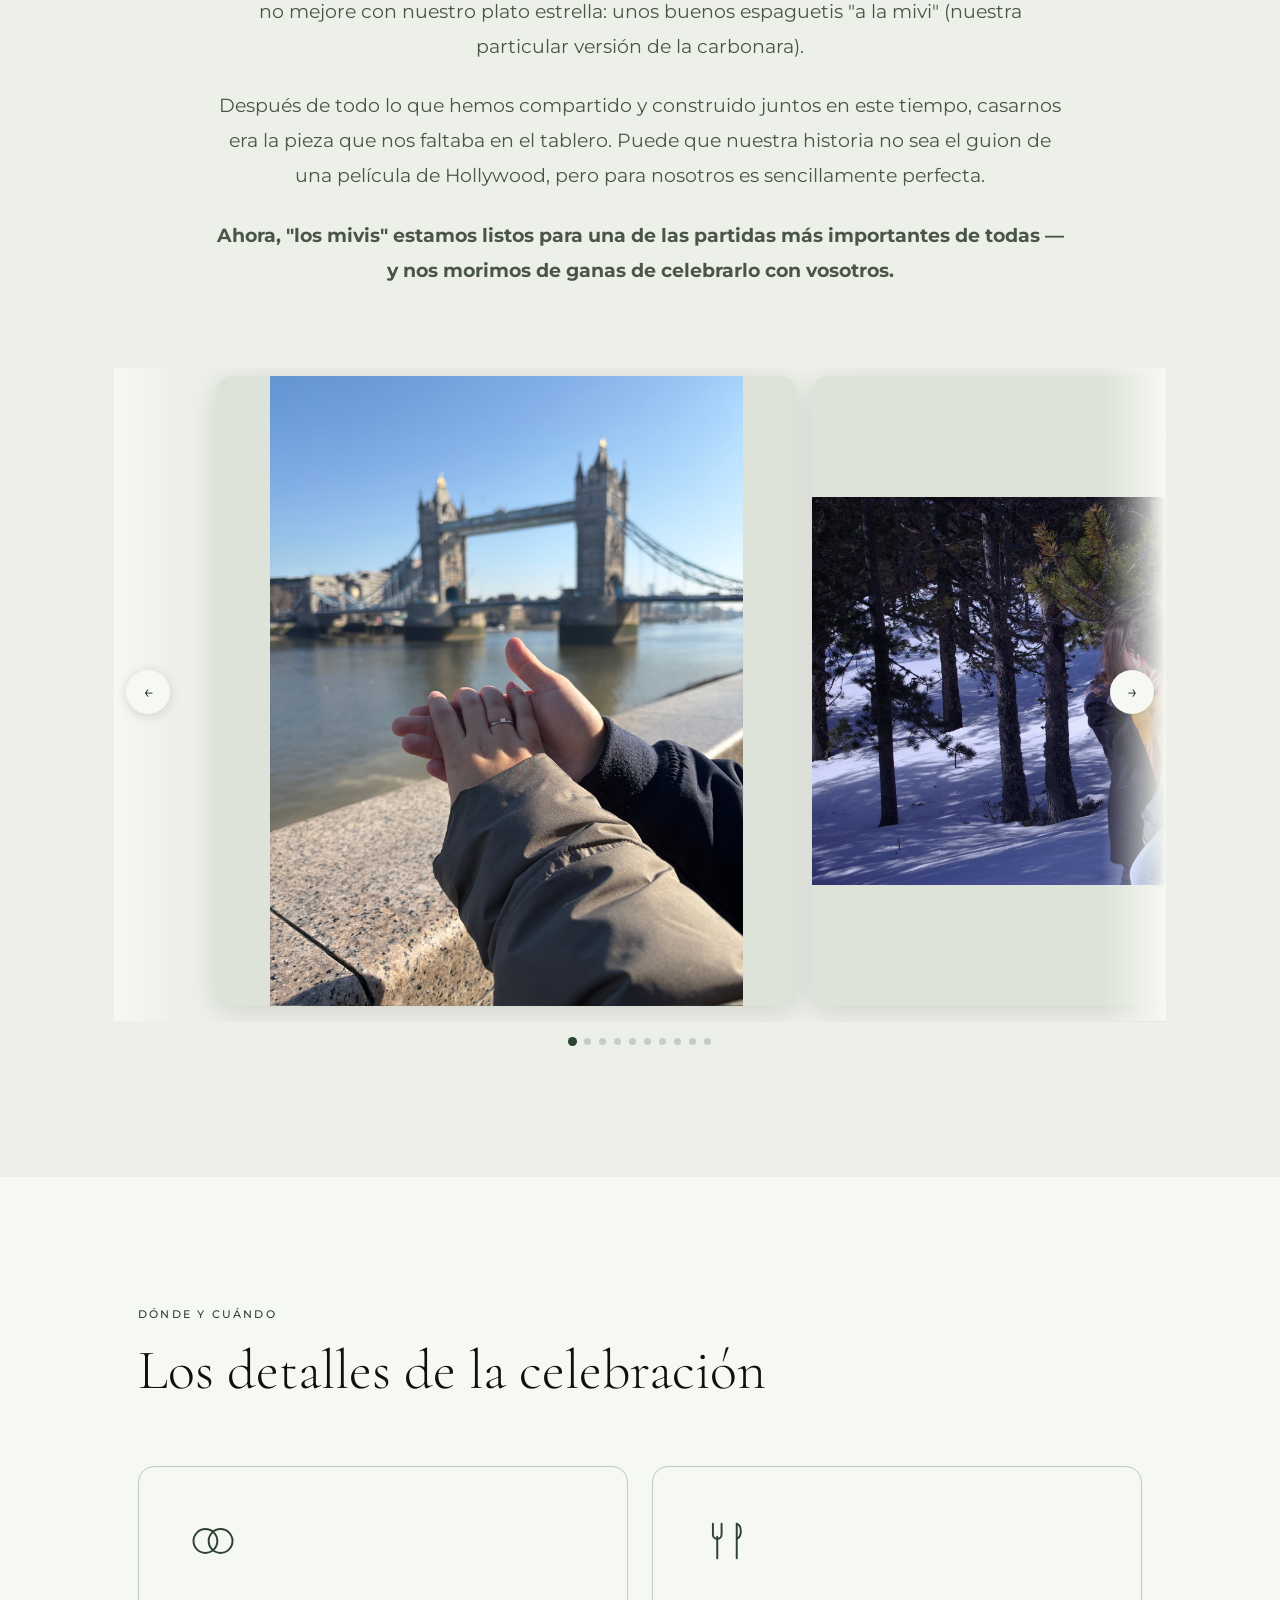
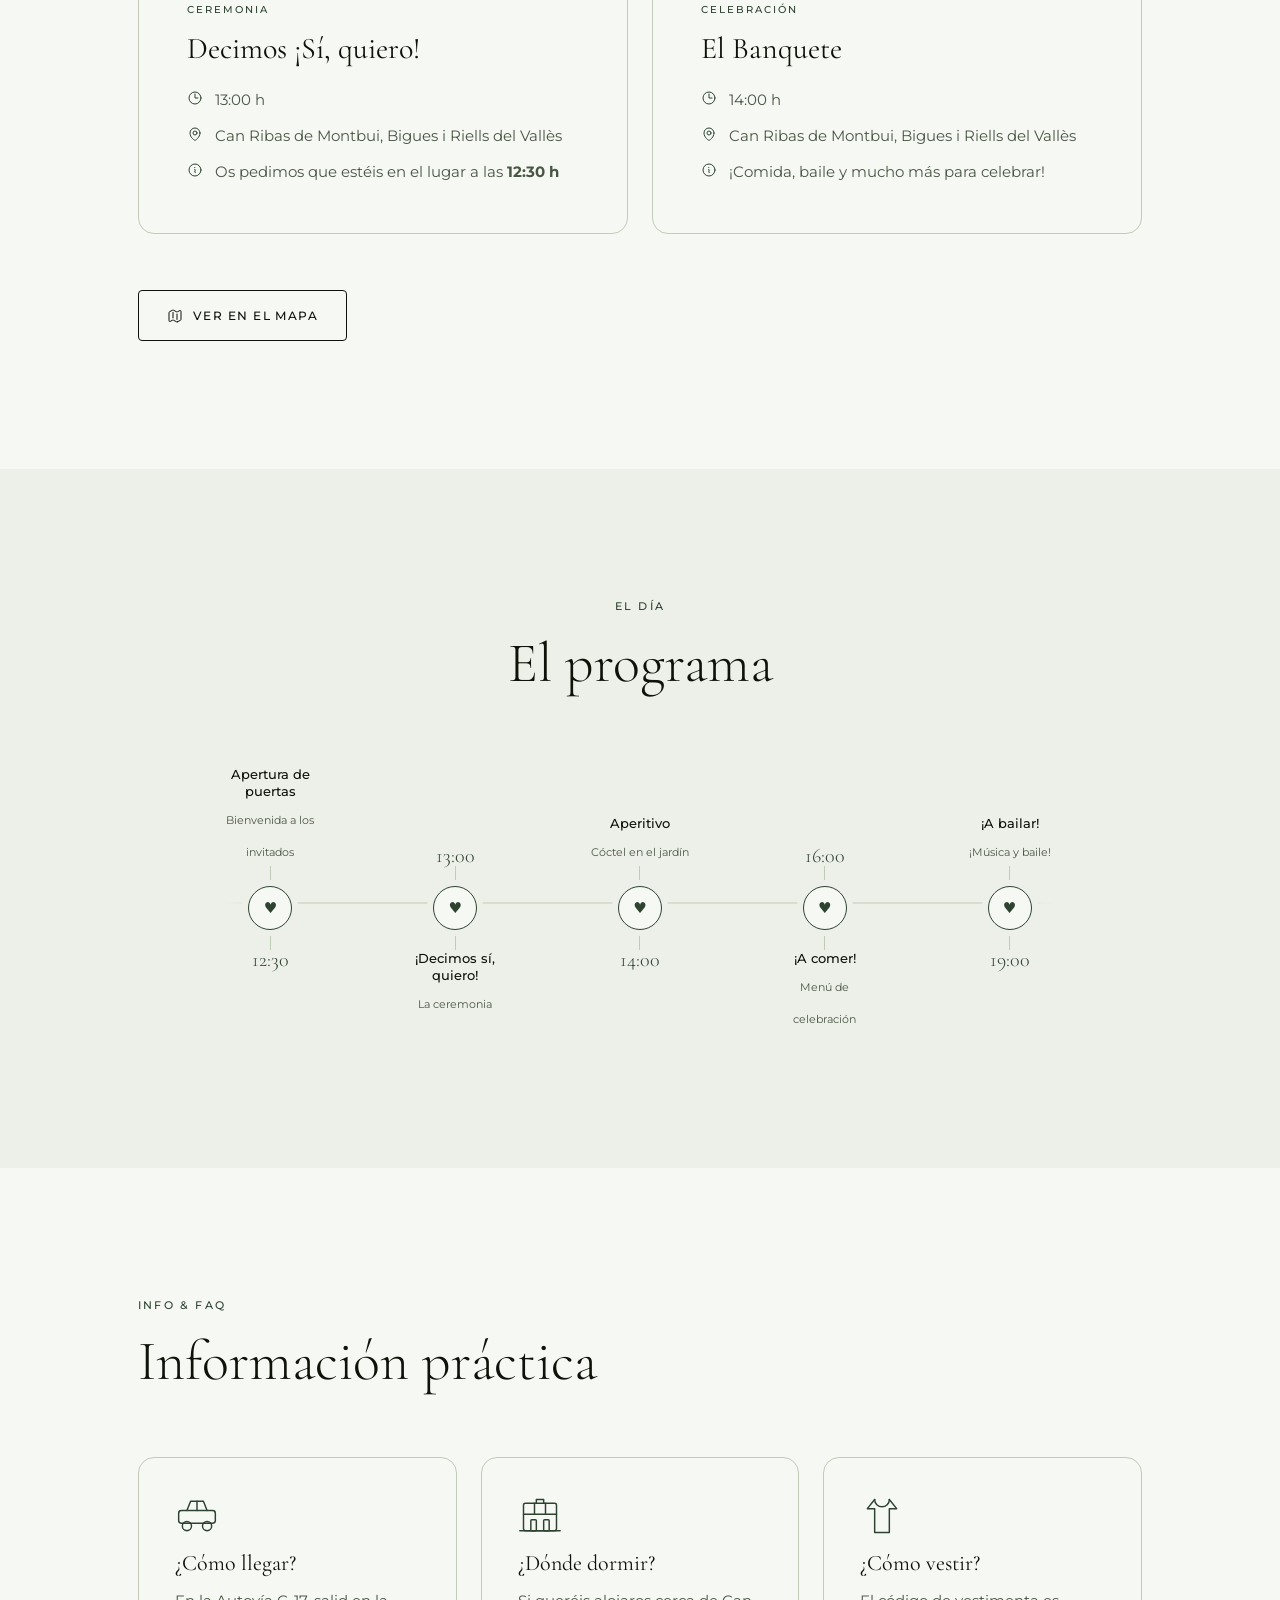
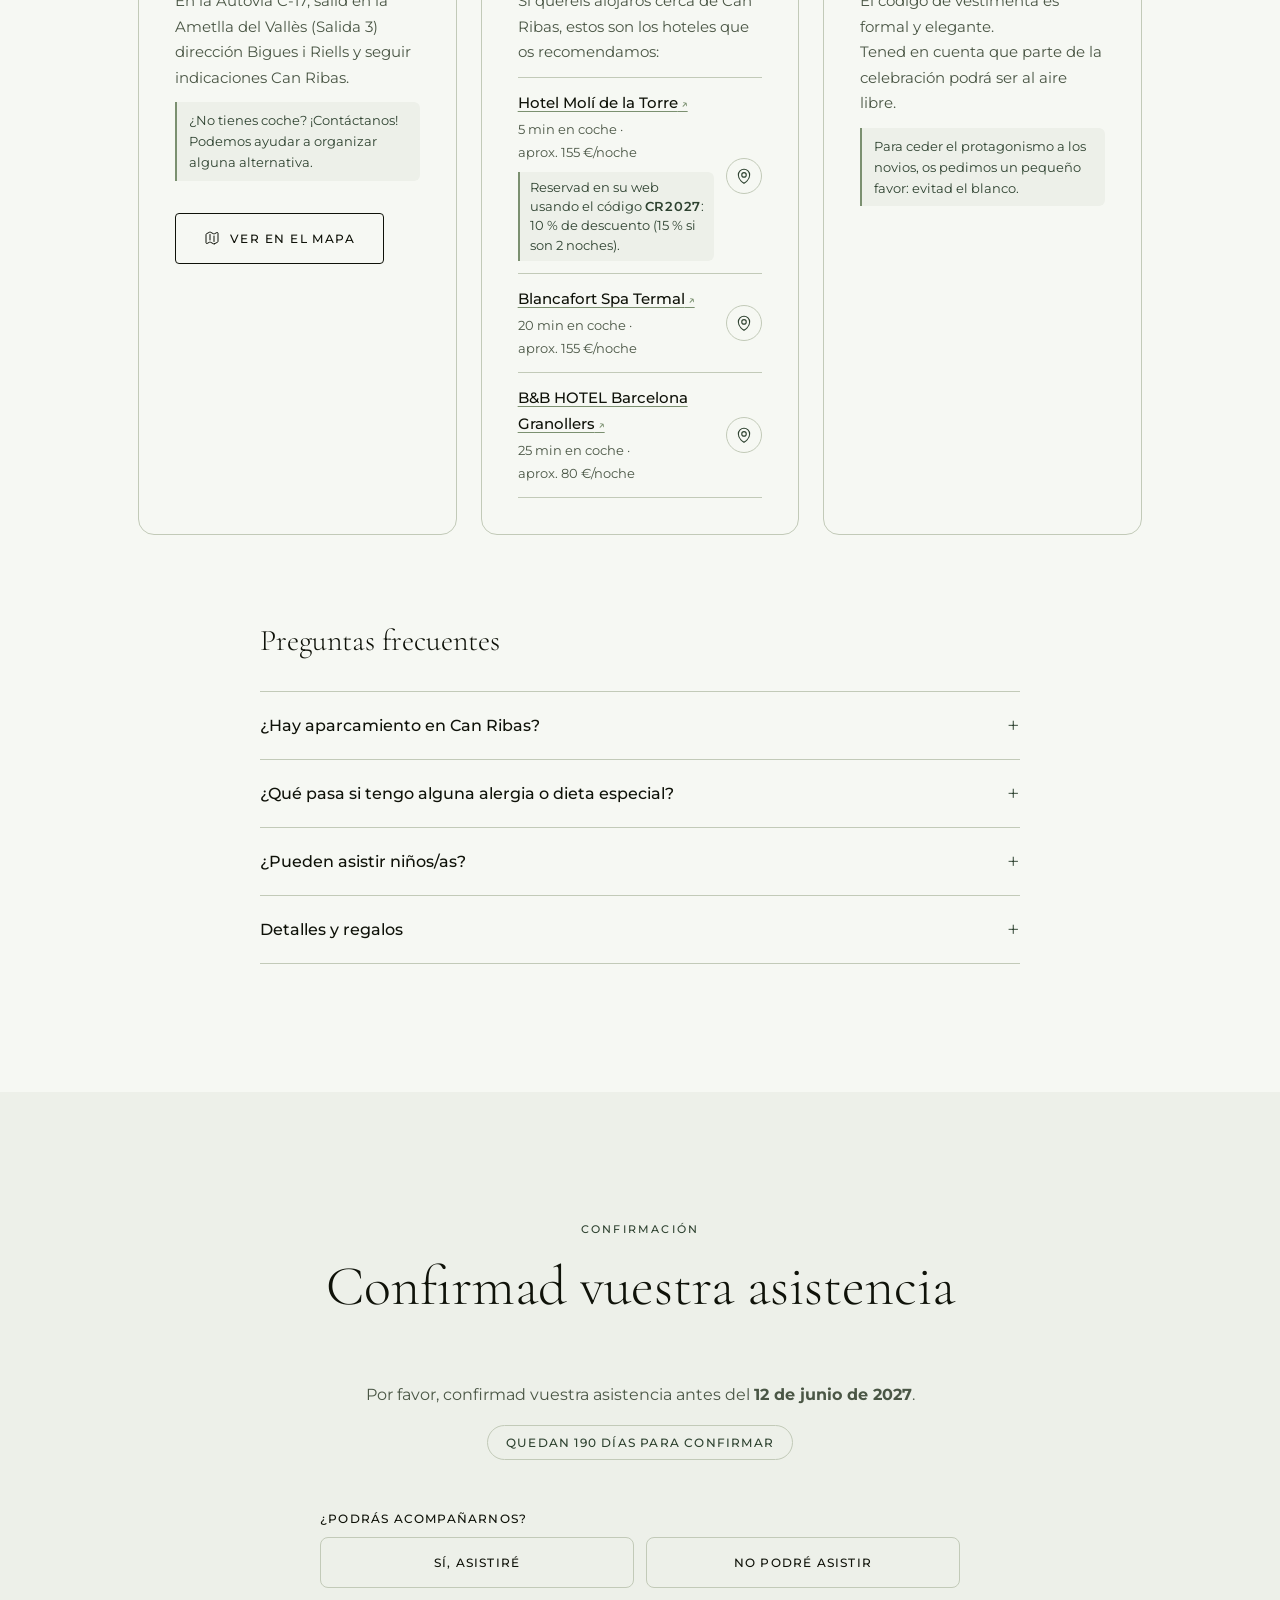
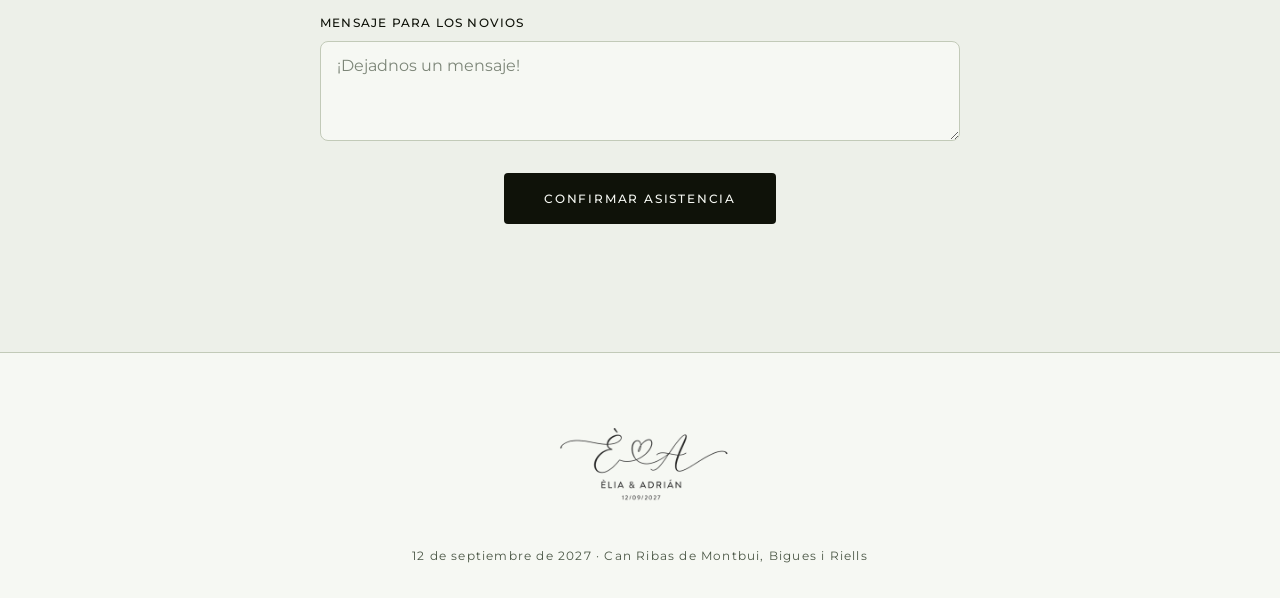
==== commit a51d76ea: "feat: add recommended hotels to accommodation card - Hotel list (name → website, drive time, approx." ====
--- a/index.html
+++ b/index.html
@@ -438,8 +438,9 @@
               </svg>
             </div>
             <h3 class="info-card-title" data-i18n="news-2-title">On dormir?</h3>
-            <p class="info-card-body" data-i18n="news-2-body">Hi ha molts hotels a prop de Can Ribas si voleu allotjar-vos.</p>
-            <p class="info-card-note" data-i18n="news-2-note">Aviat donarem més informació sobre els que recomanem 😊</p>
+            <p class="info-card-body" data-i18n="news-2-body">Si voleu allotjar-vos a prop de Can Ribas, aquests són els hotels que us recomanem:</p>
+            <!-- Built from HOTELS in js/content.js -->
+            <ul class="hotel-list" id="hotel-list"></ul>
           </div>
 
           <!-- Dress code card -->
--- a/css/info.css
+++ b/css/info.css
@@ -166,3 +166,93 @@
   text-decoration: underline;
   text-underline-offset: 3px;
 }
+
+/* ── Recommended hotels (inside "Where to stay?" card) ── */
+.hotel-list {
+  list-style: none;
+  margin: 0;
+  padding: 0;
+  border-top: 1px solid var(--color-border);
+}
+
+.hotel-item {
+  display: flex;
+  align-items: center;
+  justify-content: space-between;
+  gap: 12px;
+  padding: 12px 0;
+  border-bottom: 1px solid var(--color-border);
+}
+
+.hotel-info {
+  display: flex;
+  flex-direction: column;
+  gap: 2px;
+  min-width: 0;
+}
+
+.hotel-name {
+  font-size: 15px;
+  font-weight: 500;
+  color: var(--color-text);
+  text-decoration: underline;
+  text-decoration-color: var(--color-accent-light);
+  text-underline-offset: 3px;
+  transition: color var(--transition), text-decoration-color var(--transition);
+}
+
+.hotel-name::after {
+  content: ' ↗';
+  font-size: 12px;
+  color: var(--color-accent-light);
+}
+
+.hotel-name:hover {
+  color: var(--color-accent);
+  text-decoration-color: var(--color-accent);
+}
+
+.hotel-meta {
+  font-size: 13px;
+  color: var(--color-text-muted);
+}
+
+.hotel-map {
+  flex-shrink: 0;
+  display: inline-flex;
+  align-items: center;
+  justify-content: center;
+  width: 36px;
+  height: 36px;
+  border: 1px solid var(--color-border);
+  border-radius: 50%;
+  color: var(--color-accent);
+  transition: all var(--transition);
+}
+
+.hotel-map:hover {
+  background: var(--color-accent);
+  border-color: var(--color-accent);
+  color: var(--color-bg);
+}
+
+.hotel-map svg {
+  width: 18px;
+  height: 18px;
+}
+
+.hotel-promo {
+  margin-top: 6px;
+  font-size: 12.5px;
+  line-height: 1.55;
+  color: var(--color-accent);
+  background: var(--color-surface);
+  border-left: 2px solid var(--color-accent-light);
+  border-radius: 0 6px 6px 0;
+  padding: 6px 10px;
+}
+
+.hotel-promo strong {
+  font-weight: 600;
+  letter-spacing: 0.06em;
+}
